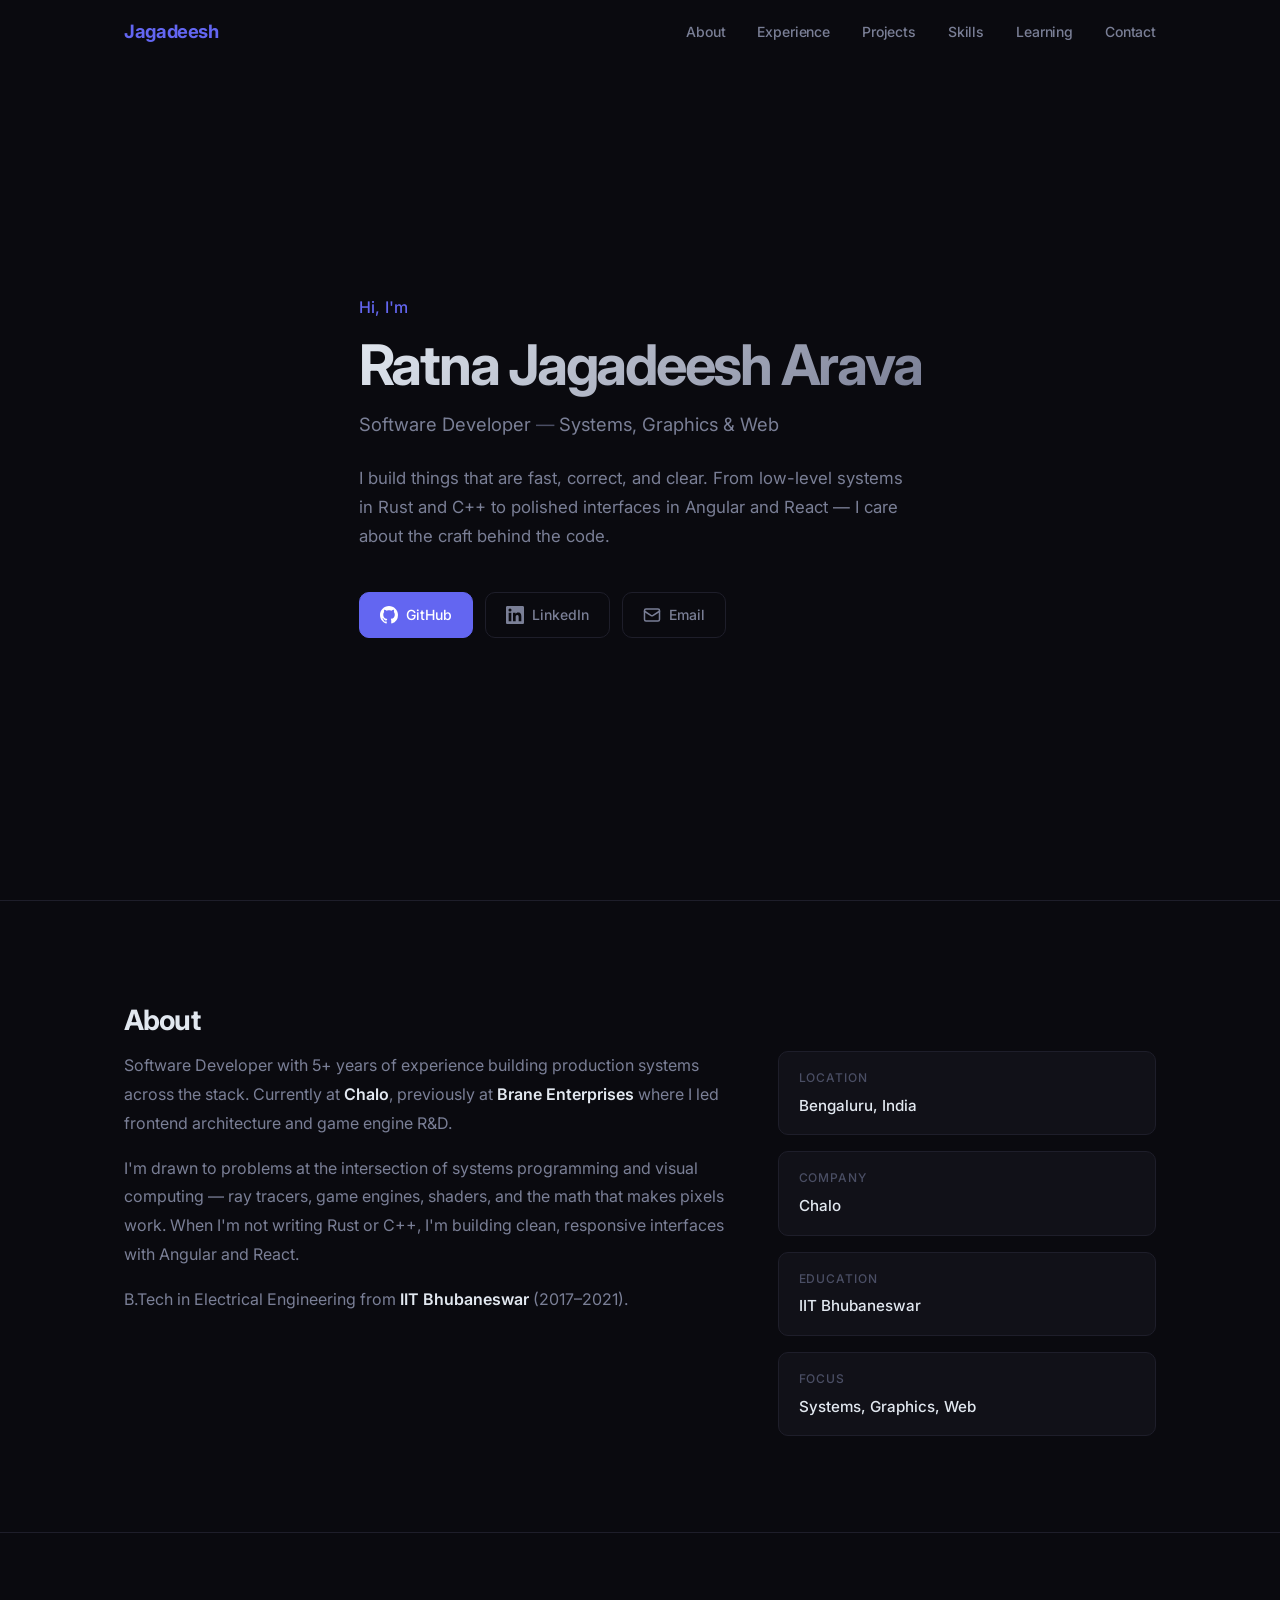
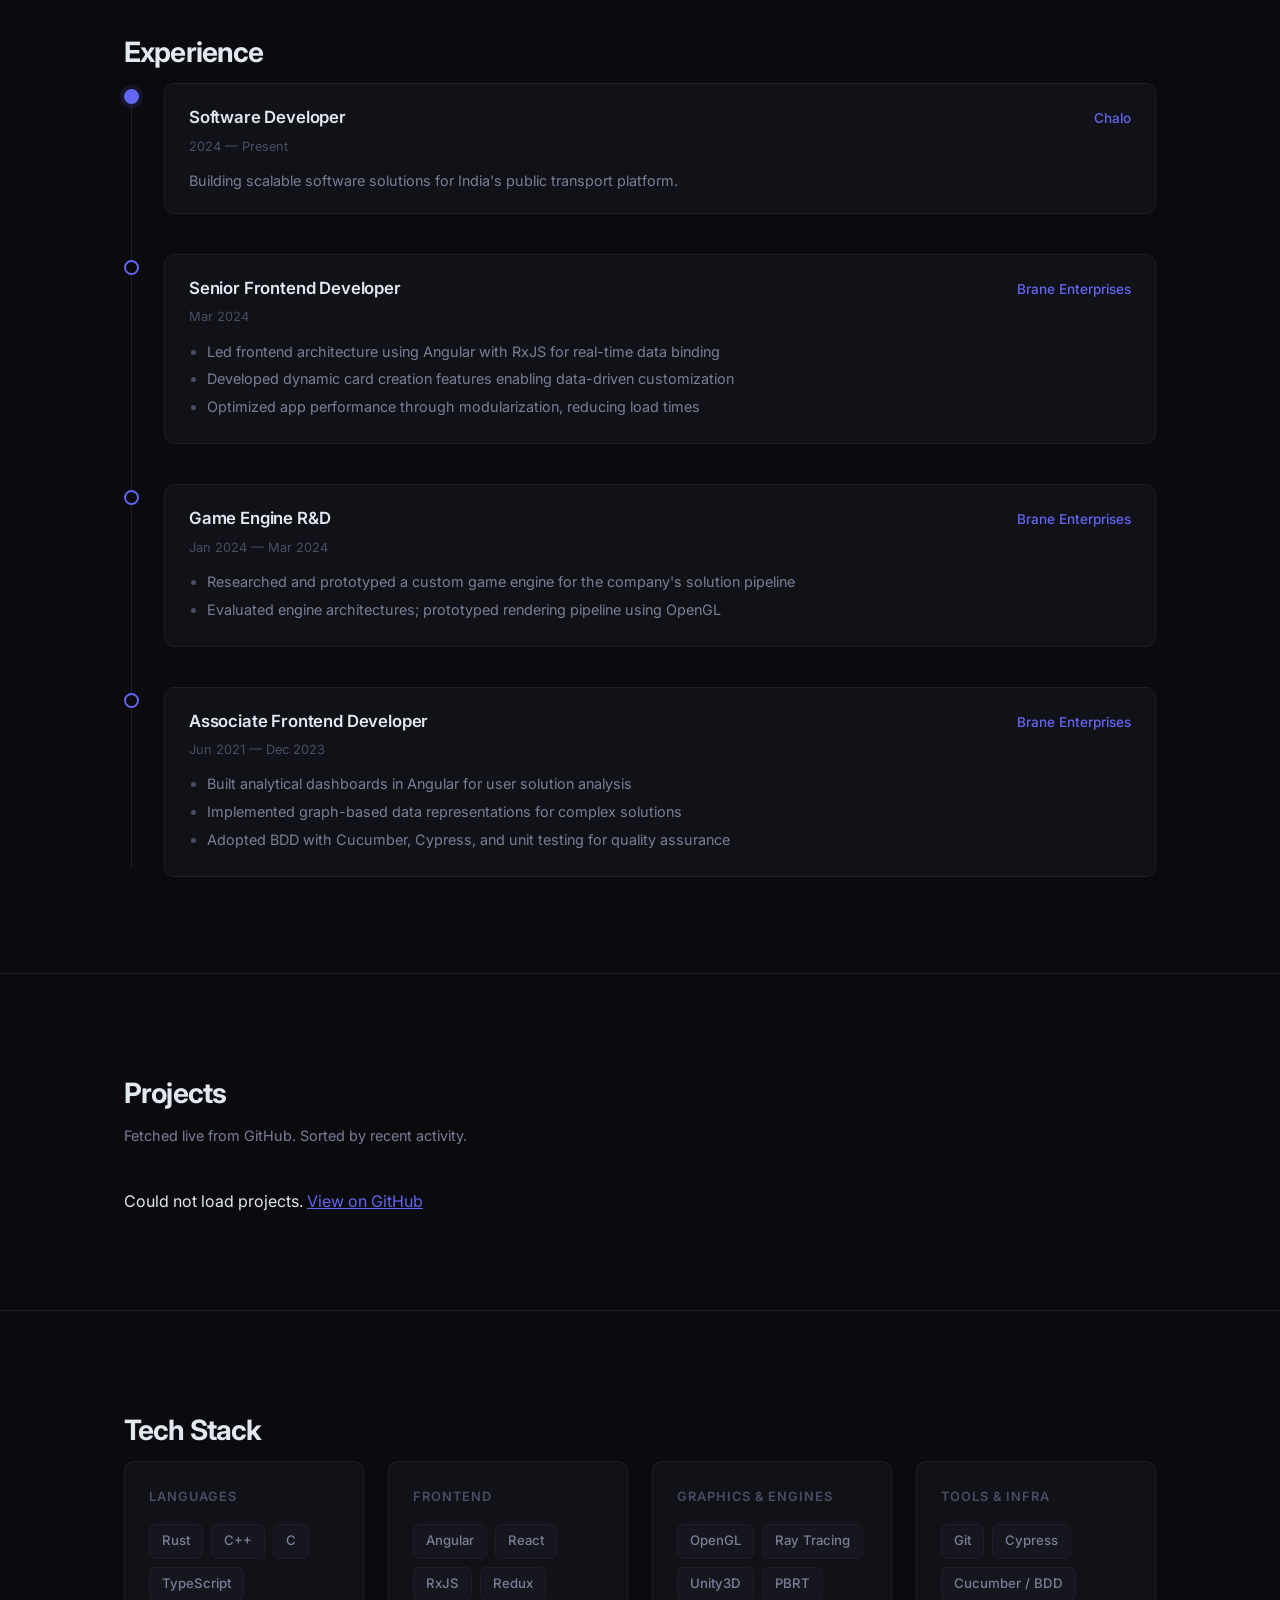
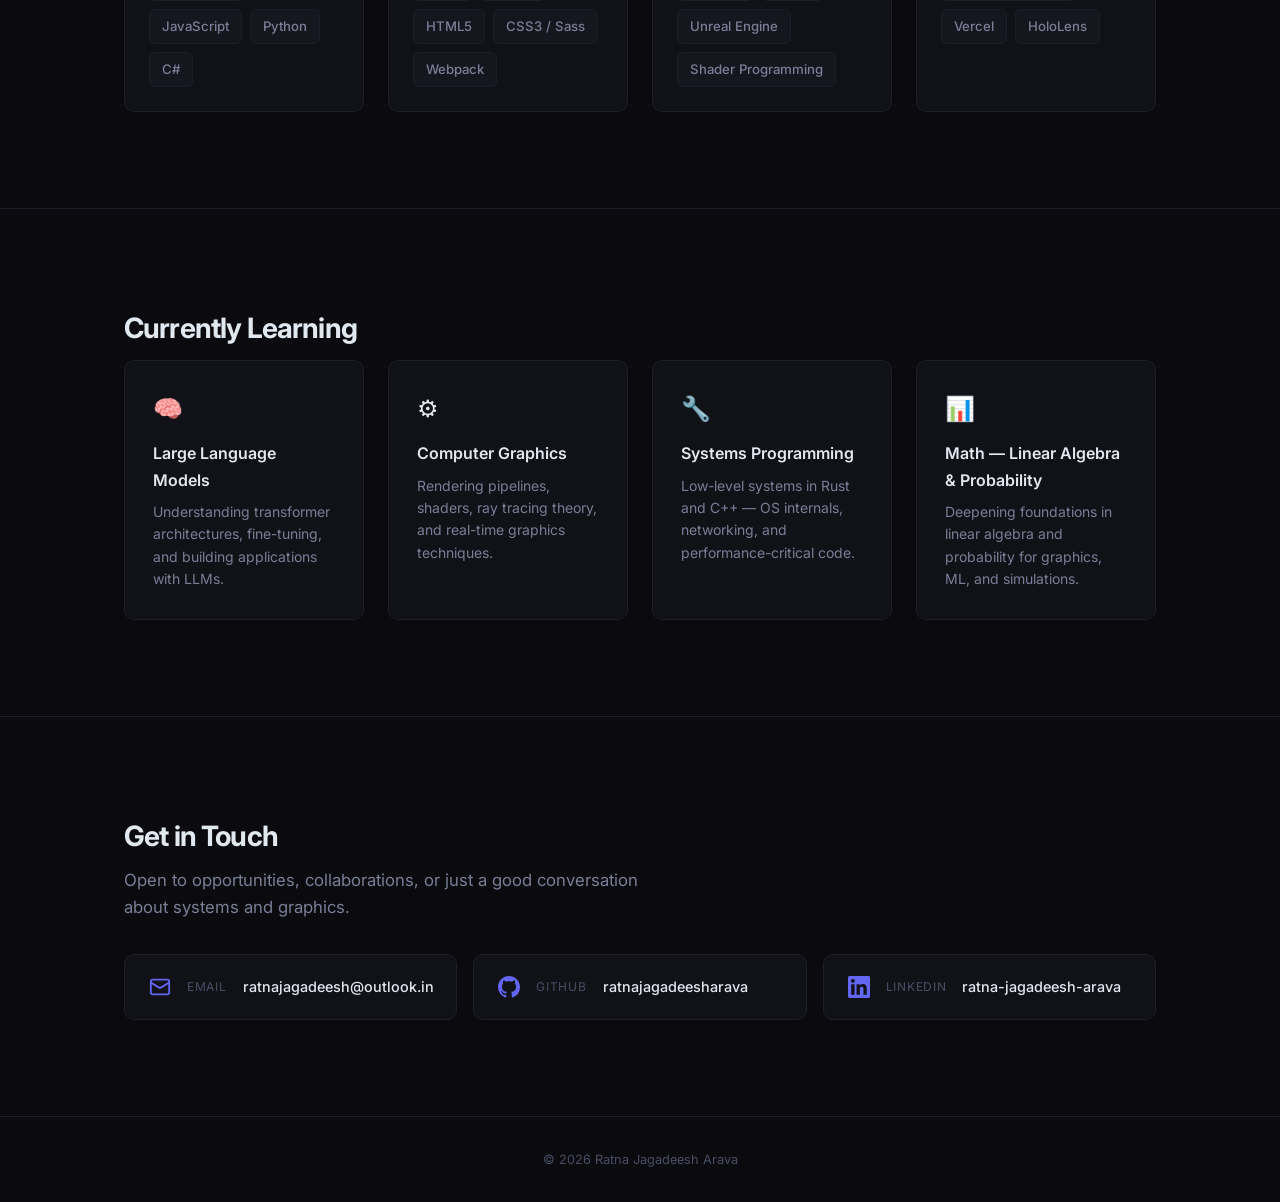
==== index.html @ acd3dd31 "redesigned portfolio" ====
<!DOCTYPE html>
<html lang="en">
<head>
  <meta charset="UTF-8">
  <meta name="viewport" content="width=device-width, initial-scale=1.0">
  <title>Ratna Jagadeesh Arava</title>
  <link rel="stylesheet" href="style.css">
  <link rel="preconnect" href="https://fonts.googleapis.com">
  <link rel="preconnect" href="https://fonts.gstatic.com" crossorigin>
  <link href="https://fonts.googleapis.com/css2?family=Inter:wght@300;400;500;600;700&display=swap" rel="stylesheet">
</head>
<body>

  <!-- Navigation -->
  <nav id="nav">
    <div class="nav-inner">
      <a href="#hero" class="nav-logo">Jagadeesh</a>
      <div class="nav-links">
        <a href="#about">About</a>
        <a href="#experience">Experience</a>
        <a href="#projects">Projects</a>
        <a href="#skills">Skills</a>
        <a href="#learning">Learning</a>
        <a href="#contact">Contact</a>
      </div>
      <button class="nav-toggle" aria-label="Toggle navigation">
        <span></span><span></span><span></span>
      </button>
    </div>
  </nav>

  <!-- Hero -->
  <section id="hero">
    <div class="hero-content">
      <p class="hero-greeting">Hi, I'm</p>
      <h1 class="hero-name">Ratna Jagadeesh Arava</h1>
      <p class="hero-role">Software Developer <span class="hero-sep">&mdash;</span> Systems, Graphics &amp; Web</p>
      <p class="hero-statement">I build things that are fast, correct, and clear. From low-level systems in Rust and C++ to polished interfaces in Angular and React &mdash; I care about the craft behind the code.</p>
      <div class="hero-links">
        <a href="https://github.com/ratnajagadeesharava" target="_blank" rel="noopener" class="btn btn-primary">
          <svg width="18" height="18" viewBox="0 0 24 24" fill="currentColor"><path d="M12 0C5.37 0 0 5.37 0 12c0 5.31 3.435 9.795 8.205 11.385.6.105.825-.255.825-.57 0-.285-.015-1.23-.015-2.235-3.015.555-3.795-.735-4.035-1.41-.135-.345-.72-1.41-1.23-1.695-.42-.225-1.02-.78-.015-.795.945-.015 1.62.87 1.845 1.23 1.08 1.815 2.805 1.305 3.495.99.105-.78.42-1.305.765-1.605-2.67-.3-5.46-1.335-5.46-5.925 0-1.305.465-2.385 1.23-3.225-.12-.3-.54-1.53.12-3.18 0 0 1.005-.315 3.3 1.23.96-.27 1.98-.405 3-.405s2.04.135 3 .405c2.295-1.56 3.3-1.23 3.3-1.23.66 1.65.24 2.88.12 3.18.765.84 1.23 1.905 1.23 3.225 0 4.605-2.805 5.625-5.475 5.925.435.375.81 1.095.81 2.22 0 1.605-.015 2.895-.015 3.3 0 .315.225.69.825.57A12.02 12.02 0 0024 12c0-6.63-5.37-12-12-12z"/></svg>
          GitHub
        </a>
        <a href="https://www.linkedin.com/in/ratna-jagadeesh-arava/" target="_blank" rel="noopener" class="btn btn-outline">
          <svg width="18" height="18" viewBox="0 0 24 24" fill="currentColor"><path d="M20.447 20.452h-3.554v-5.569c0-1.328-.027-3.037-1.852-3.037-1.853 0-2.136 1.445-2.136 2.939v5.667H9.351V9h3.414v1.561h.046c.477-.9 1.637-1.85 3.37-1.85 3.601 0 4.267 2.37 4.267 5.455v6.286zM5.337 7.433a2.062 2.062 0 01-2.063-2.065 2.064 2.064 0 112.063 2.065zm1.782 13.019H3.555V9h3.564v11.452zM22.225 0H1.771C.792 0 0 .774 0 1.729v20.542C0 23.227.792 24 1.771 24h20.451C23.2 24 24 23.227 24 22.271V1.729C24 .774 23.2 0 22.222 0h.003z"/></svg>
          LinkedIn
        </a>
        <a href="mailto:ratnajagadeesh@outlook.in" class="btn btn-outline">
          <svg width="18" height="18" viewBox="0 0 24 24" fill="none" stroke="currentColor" stroke-width="2" stroke-linecap="round" stroke-linejoin="round"><rect x="2" y="4" width="20" height="16" rx="2"/><path d="m22 7-8.97 5.7a1.94 1.94 0 0 1-2.06 0L2 7"/></svg>
          Email
        </a>
      </div>
    </div>
  </section>

  <!-- About -->
  <section id="about">
    <div class="container">
      <h2 class="section-title">About</h2>
      <div class="about-grid">
        <div class="about-text">
          <p>Software Developer with 5+ years of experience building production systems across the stack. Currently at <strong>Chalo</strong>, previously at <strong>Brane Enterprises</strong> where I led frontend architecture and game engine R&amp;D.</p>
          <p>I'm drawn to problems at the intersection of systems programming and visual computing &mdash; ray tracers, game engines, shaders, and the math that makes pixels work. When I'm not writing Rust or C++, I'm building clean, responsive interfaces with Angular and React.</p>
          <p>B.Tech in Electrical Engineering from <strong>IIT Bhubaneswar</strong> (2017&ndash;2021).</p>
        </div>
        <div class="about-details">
          <div class="detail-item">
            <span class="detail-label">Location</span>
            <span class="detail-value">Bengaluru, India</span>
          </div>
          <div class="detail-item">
            <span class="detail-label">Company</span>
            <span class="detail-value">Chalo</span>
          </div>
          <div class="detail-item">
            <span class="detail-label">Education</span>
            <span class="detail-value">IIT Bhubaneswar</span>
          </div>
          <div class="detail-item">
            <span class="detail-label">Focus</span>
            <span class="detail-value">Systems, Graphics, Web</span>
          </div>
        </div>
      </div>
    </div>
  </section>

  <!-- Experience -->
  <section id="experience">
    <div class="container">
      <h2 class="section-title">Experience</h2>
      <div class="timeline">
        <div class="timeline-item">
          <div class="timeline-marker"></div>
          <div class="timeline-content">
            <div class="timeline-header">
              <h3>Software Developer</h3>
              <span class="timeline-company">Chalo</span>
            </div>
            <span class="timeline-date">2024 &mdash; Present</span>
            <p>Building scalable software solutions for India's public transport platform.</p>
          </div>
        </div>
        <div class="timeline-item">
          <div class="timeline-marker"></div>
          <div class="timeline-content">
            <div class="timeline-header">
              <h3>Senior Frontend Developer</h3>
              <span class="timeline-company">Brane Enterprises</span>
            </div>
            <span class="timeline-date">Mar 2024</span>
            <ul>
              <li>Led frontend architecture using Angular with RxJS for real-time data binding</li>
              <li>Developed dynamic card creation features enabling data-driven customization</li>
              <li>Optimized app performance through modularization, reducing load times</li>
            </ul>
          </div>
        </div>
        <div class="timeline-item">
          <div class="timeline-marker"></div>
          <div class="timeline-content">
            <div class="timeline-header">
              <h3>Game Engine R&amp;D</h3>
              <span class="timeline-company">Brane Enterprises</span>
            </div>
            <span class="timeline-date">Jan 2024 &mdash; Mar 2024</span>
            <ul>
              <li>Researched and prototyped a custom game engine for the company's solution pipeline</li>
              <li>Evaluated engine architectures; prototyped rendering pipeline using OpenGL</li>
            </ul>
          </div>
        </div>
        <div class="timeline-item">
          <div class="timeline-marker"></div>
          <div class="timeline-content">
            <div class="timeline-header">
              <h3>Associate Frontend Developer</h3>
              <span class="timeline-company">Brane Enterprises</span>
            </div>
            <span class="timeline-date">Jun 2021 &mdash; Dec 2023</span>
            <ul>
              <li>Built analytical dashboards in Angular for user solution analysis</li>
              <li>Implemented graph-based data representations for complex solutions</li>
              <li>Adopted BDD with Cucumber, Cypress, and unit testing for quality assurance</li>
            </ul>
          </div>
        </div>
      </div>
    </div>
  </section>

  <!-- Projects -->
  <section id="projects">
    <div class="container">
      <h2 class="section-title">Projects</h2>
      <p class="section-subtitle">Fetched live from GitHub. Sorted by recent activity.</p>
      <div id="projects-grid" class="projects-grid">
        <div class="projects-loading">
          <div class="spinner"></div>
          <p>Loading repositories&hellip;</p>
        </div>
      </div>
    </div>
  </section>

  <!-- Skills / Tech Stack -->
  <section id="skills">
    <div class="container">
      <h2 class="section-title">Tech Stack</h2>
      <div class="skills-grid">
        <div class="skill-category">
          <h3>Languages</h3>
          <div class="skill-tags">
            <span>Rust</span>
            <span>C++</span>
            <span>C</span>
            <span>TypeScript</span>
            <span>JavaScript</span>
            <span>Python</span>
            <span>C#</span>
          </div>
        </div>
        <div class="skill-category">
          <h3>Frontend</h3>
          <div class="skill-tags">
            <span>Angular</span>
            <span>React</span>
            <span>RxJS</span>
            <span>Redux</span>
            <span>HTML5</span>
            <span>CSS3 / Sass</span>
            <span>Webpack</span>
          </div>
        </div>
        <div class="skill-category">
          <h3>Graphics &amp; Engines</h3>
          <div class="skill-tags">
            <span>OpenGL</span>
            <span>Ray Tracing</span>
            <span>Unity3D</span>
            <span>PBRT</span>
            <span>Unreal Engine</span>
            <span>Shader Programming</span>
          </div>
        </div>
        <div class="skill-category">
          <h3>Tools &amp; Infra</h3>
          <div class="skill-tags">
            <span>Git</span>
            <span>Cypress</span>
            <span>Cucumber / BDD</span>
            <span>Vercel</span>
            <span>HoloLens</span>
          </div>
        </div>
      </div>
    </div>
  </section>

  <!-- Currently Learning -->
  <section id="learning">
    <div class="container">
      <h2 class="section-title">Currently Learning</h2>
      <div class="learning-grid">
        <div class="learning-card">
          <span class="learning-icon">&#129504;</span>
          <h3>Large Language Models</h3>
          <p>Understanding transformer architectures, fine-tuning, and building applications with LLMs.</p>
        </div>
        <div class="learning-card">
          <span class="learning-icon">&#9881;</span>
          <h3>Computer Graphics</h3>
          <p>Rendering pipelines, shaders, ray tracing theory, and real-time graphics techniques.</p>
        </div>
        <div class="learning-card">
          <span class="learning-icon">&#128295;</span>
          <h3>Systems Programming</h3>
          <p>Low-level systems in Rust and C++ &mdash; OS internals, networking, and performance-critical code.</p>
        </div>
        <div class="learning-card">
          <span class="learning-icon">&#128202;</span>
          <h3>Math &mdash; Linear Algebra &amp; Probability</h3>
          <p>Deepening foundations in linear algebra and probability for graphics, ML, and simulations.</p>
        </div>
      </div>
    </div>
  </section>

  <!-- Contact -->
  <section id="contact">
    <div class="container">
      <h2 class="section-title">Get in Touch</h2>
      <p class="contact-text">Open to opportunities, collaborations, or just a good conversation about systems and graphics.</p>
      <div class="contact-links">
        <a href="mailto:ratnajagadeesh@outlook.in" class="contact-card">
          <svg width="22" height="22" viewBox="0 0 24 24" fill="none" stroke="currentColor" stroke-width="2" stroke-linecap="round" stroke-linejoin="round"><rect x="2" y="4" width="20" height="16" rx="2"/><path d="m22 7-8.97 5.7a1.94 1.94 0 0 1-2.06 0L2 7"/></svg>
          <span class="contact-label">Email</span>
          <span class="contact-value">ratnajagadeesh@outlook.in</span>
        </a>
        <a href="https://github.com/ratnajagadeesharava" target="_blank" rel="noopener" class="contact-card">
          <svg width="22" height="22" viewBox="0 0 24 24" fill="currentColor"><path d="M12 0C5.37 0 0 5.37 0 12c0 5.31 3.435 9.795 8.205 11.385.6.105.825-.255.825-.57 0-.285-.015-1.23-.015-2.235-3.015.555-3.795-.735-4.035-1.41-.135-.345-.72-1.41-1.23-1.695-.42-.225-1.02-.78-.015-.795.945-.015 1.62.87 1.845 1.23 1.08 1.815 2.805 1.305 3.495.99.105-.78.42-1.305.765-1.605-2.67-.3-5.46-1.335-5.46-5.925 0-1.305.465-2.385 1.23-3.225-.12-.3-.54-1.53.12-3.18 0 0 1.005-.315 3.3 1.23.96-.27 1.98-.405 3-.405s2.04.135 3 .405c2.295-1.56 3.3-1.23 3.3-1.23.66 1.65.24 2.88.12 3.18.765.84 1.23 1.905 1.23 3.225 0 4.605-2.805 5.625-5.475 5.925.435.375.81 1.095.81 2.22 0 1.605-.015 2.895-.015 3.3 0 .315.225.69.825.57A12.02 12.02 0 0024 12c0-6.63-5.37-12-12-12z"/></svg>
          <span class="contact-label">GitHub</span>
          <span class="contact-value">ratnajagadeesharava</span>
        </a>
        <a href="https://www.linkedin.com/in/ratna-jagadeesh-arava/" target="_blank" rel="noopener" class="contact-card">
          <svg width="22" height="22" viewBox="0 0 24 24" fill="currentColor"><path d="M20.447 20.452h-3.554v-5.569c0-1.328-.027-3.037-1.852-3.037-1.853 0-2.136 1.445-2.136 2.939v5.667H9.351V9h3.414v1.561h.046c.477-.9 1.637-1.85 3.37-1.85 3.601 0 4.267 2.37 4.267 5.455v6.286zM5.337 7.433a2.062 2.062 0 01-2.063-2.065 2.064 2.064 0 112.063 2.065zm1.782 13.019H3.555V9h3.564v11.452zM22.225 0H1.771C.792 0 0 .774 0 1.729v20.542C0 23.227.792 24 1.771 24h20.451C23.2 24 24 23.227 24 22.271V1.729C24 .774 23.2 0 22.222 0h.003z"/></svg>
          <span class="contact-label">LinkedIn</span>
          <span class="contact-value">ratna-jagadeesh-arava</span>
        </a>
      </div>
    </div>
  </section>

  <footer>
    <div class="container">
      <p>&copy; 2026 Ratna Jagadeesh Arava</p>
    </div>
  </footer>

  <script>
    // Smooth scroll
    document.querySelectorAll('a[href^="#"]').forEach(function(a) {
      a.addEventListener('click', function(e) {
        e.preventDefault();
        var target = document.querySelector(a.getAttribute('href'));
        if (target) target.scrollIntoView({ behavior: 'smooth', block: 'start' });
        document.body.classList.remove('nav-open');
      });
    });

    // Mobile nav toggle
    document.querySelector('.nav-toggle').addEventListener('click', function() {
      document.body.classList.toggle('nav-open');
    });

    // Sticky nav
    var nav = document.getElementById('nav');
    window.addEventListener('scroll', function() {
      nav.classList.toggle('scrolled', window.scrollY > 40);
    });

    // Scroll reveal
    var observer = new IntersectionObserver(function(entries) {
      entries.forEach(function(entry) {
        if (entry.isIntersecting) {
          entry.target.classList.add('visible');
          observer.unobserve(entry.target);
        }
      });
    }, { threshold: 0.08 });
    document.querySelectorAll('section').forEach(function(s) { observer.observe(s); });

    // GitHub Projects
    var GITHUB_USER = 'ratnajagadeesharava';
    var EXCLUDE_REPOS = ['ratnajagadeesharava.github.io', 'Ratnajagadeesharava'];
    var DESCRIPTIONS = {
      'redis-rust': 'Redis server implementation from scratch in Rust',
      'shell-rust': 'Unix shell built from the ground up in Rust',
      'ray-tracing': 'Physically-based ray tracer written in Rust',
      'computer-graphics': 'Implementation of the PBRT book in Rust',
      'trinetra-engine': 'Custom game engine built with C++ and OpenGL',
      'unity_adventures': 'Game prototypes and experiments in Unity3D',
      'whatsapp_erp_attendance': 'Automated attendance tracking via WhatsApp for IIT Bbs',
      'knn_iBhubs': 'K-Nearest Neighbors algorithm implementation in Python',
    };
    var LANG_COLORS = {
      'Rust': '#dea584', 'C++': '#f34b7d', 'C': '#555555', 'C#': '#178600',
      'TypeScript': '#3178c6', 'JavaScript': '#f1e05a', 'Python': '#3572A5',
      'GLSL': '#5686a5', 'PHP': '#4F5D95', 'HTML': '#e34c26'
    };

    function esc(str) {
      var d = document.createElement('div');
      d.textContent = str;
      return d.innerHTML;
    }

    function formatRepoName(name) {
      return esc(name.replace(/[-_]/g, ' ').replace(/\b\w/g, function(c) { return c.toUpperCase(); }));
    }

    function fetchProjects() {
      var grid = document.getElementById('projects-grid');
      fetch('https://api.github.com/users/' + GITHUB_USER + '/repos?per_page=100&sort=pushed')
        .then(function(res) {
          if (!res.ok) throw new Error('GitHub API error');
          return res.json();
        })
        .then(function(repos) {
          var filtered = repos
            .filter(function(r) {
              return !r.fork && DESCRIPTIONS.hasOwnProperty(r.name);
            })
            .sort(function(a, b) {
              return new Date(b.pushed_at) - new Date(a.pushed_at);
            });

          if (!filtered.length) {
            grid.innerHTML = '<p>No projects found.</p>';
            return;
          }

          grid.innerHTML = filtered.map(function(repo) {
            var desc = DESCRIPTIONS[repo.name] || repo.description || 'No description available';
            var lang = repo.language || 'Unknown';
            var color = LANG_COLORS[lang] || '#8b8b8b';
            var updated = new Date(repo.pushed_at).toLocaleDateString('en-US', {
              month: 'short', year: 'numeric'
            });

            return '<a href="' + esc(repo.html_url) + '" target="_blank" rel="noopener" class="project-card">' +
              '<div class="project-card-header">' +
                '<svg width="18" height="18" viewBox="0 0 24 24" fill="none" stroke="currentColor" stroke-width="2" stroke-linecap="round" stroke-linejoin="round"><path d="M15 22v-4a4.8 4.8 0 0 0-1-3.5c3 0 6-2 6-5.5.08-1.25-.27-2.48-1-3.5.28-1.15.28-2.35 0-3.5 0 0-1 0-3 1.5-2.64-.5-5.36-.5-8 0C6 2 5 2 5 2c-.3 1.15-.3 2.35 0 3.5A5.403 5.403 0 0 0 4 9c0 3.5 3 5.5 6 5.5-.39.49-.68 1.05-.85 1.65-.17.6-.22 1.23-.15 1.85v4"/><path d="M9 18c-4.51 2-5-2-7-2"/></svg>' +
                '<span class="project-lang"><span class="lang-dot" style="background:' + color + '"></span>' + esc(lang) + '</span>' +
              '</div>' +
              '<h3>' + formatRepoName(repo.name) + '</h3>' +
              '<p>' + esc(desc) + '</p>' +
              '<span class="project-meta">Updated ' + esc(updated) + '</span>' +
            '</a>';
          }).join('');
        })
        .catch(function() {
          grid.innerHTML = '<p class="error">Could not load projects. <a href="https://github.com/' + GITHUB_USER + '" target="_blank" rel="noopener">View on GitHub</a></p>';
        });
    }

    fetchProjects();
  </script>

</body>
</html>
---- style.css ----
/* ── Reset & Base ── */
*, *::before, *::after {
  margin: 0;
  padding: 0;
  box-sizing: border-box;
}

:root {
  --bg: #0a0a0f;
  --bg-card: #111118;
  --bg-elevated: #16161f;
  --border: #1e1e2a;
  --text: #e2e8f0;
  --text-muted: #7a7f96;
  --text-dim: #4a4e64;
  --accent: #6366f1;
  --accent-soft: rgba(99, 102, 241, 0.12);
  --accent-glow: rgba(99, 102, 241, 0.25);
  --cyan: #22d3ee;
  --radius: 10px;
  --radius-lg: 16px;
  --transition: 0.25s cubic-bezier(0.4, 0, 0.2, 1);
  --max-width: 1080px;
}

html {
  scroll-behavior: smooth;
  -webkit-font-smoothing: antialiased;
  -moz-osx-font-smoothing: grayscale;
}

body {
  font-family: 'Inter', -apple-system, BlinkMacSystemFont, 'Segoe UI', sans-serif;
  background: var(--bg);
  color: var(--text);
  line-height: 1.65;
  font-size: 16px;
  overflow-x: hidden;
}

a {
  color: inherit;
  text-decoration: none;
}

ul {
  list-style: none;
}

img {
  max-width: 100%;
  display: block;
}

.container {
  max-width: var(--max-width);
  margin: 0 auto;
  padding: 0 1.5rem;
}

/* ── Navigation ── */
#nav {
  position: fixed;
  top: 0;
  left: 0;
  right: 0;
  z-index: 100;
  padding: 1rem 0;
  transition: background var(--transition), box-shadow var(--transition), padding var(--transition);
}

#nav.scrolled {
  background: rgba(10, 10, 15, 0.85);
  backdrop-filter: blur(16px);
  -webkit-backdrop-filter: blur(16px);
  box-shadow: 0 1px 0 var(--border);
  padding: 0.65rem 0;
}

.nav-inner {
  max-width: var(--max-width);
  margin: 0 auto;
  padding: 0 1.5rem;
  display: flex;
  align-items: center;
  justify-content: space-between;
}

.nav-logo {
  font-weight: 700;
  font-size: 1.15rem;
  letter-spacing: -0.02em;
  color: var(--accent);
}

.nav-links {
  display: flex;
  gap: 2rem;
}

.nav-links a {
  font-size: 0.875rem;
  font-weight: 500;
  color: var(--text-muted);
  transition: color var(--transition);
  letter-spacing: -0.01em;
}

.nav-links a:hover {
  color: var(--text);
}

.nav-toggle {
  display: none;
  background: none;
  border: none;
  cursor: pointer;
  flex-direction: column;
  gap: 5px;
  padding: 4px;
}

.nav-toggle span {
  display: block;
  width: 22px;
  height: 2px;
  background: var(--text-muted);
  border-radius: 2px;
  transition: var(--transition);
}

/* ── Sections ── */
section {
  padding: 6rem 0;
  opacity: 0;
  transform: translateY(24px);
  transition: opacity 0.6s ease, transform 0.6s ease;
}

section.visible {
  opacity: 1;
  transform: translateY(0);
}

.section-title {
  font-size: 1.75rem;
  font-weight: 700;
  letter-spacing: -0.03em;
  margin-bottom: 0.5rem;
  color: var(--text);
}

.section-subtitle {
  color: var(--text-muted);
  font-size: 0.9rem;
  margin-bottom: 2.5rem;
}

/* ── Hero ── */
#hero {
  min-height: 100vh;
  display: flex;
  align-items: center;
  justify-content: center;
  padding: 8rem 1.5rem 6rem;
  opacity: 1;
  transform: none;
}

.hero-content {
  max-width: 680px;
}

.hero-greeting {
  font-size: 1rem;
  color: var(--accent);
  font-weight: 500;
  margin-bottom: 0.75rem;
  letter-spacing: 0.02em;
}

.hero-name {
  font-size: clamp(2.25rem, 5vw, 3.5rem);
  font-weight: 700;
  letter-spacing: -0.04em;
  line-height: 1.15;
  margin-bottom: 0.75rem;
  background: linear-gradient(135deg, var(--text) 0%, var(--text-muted) 100%);
  -webkit-background-clip: text;
  -webkit-text-fill-color: transparent;
  background-clip: text;
}

.hero-role {
  font-size: 1.15rem;
  color: var(--text-muted);
  font-weight: 400;
  margin-bottom: 1.5rem;
}

.hero-sep {
  color: var(--text-dim);
}

.hero-statement {
  font-size: 1.05rem;
  color: var(--text-muted);
  line-height: 1.75;
  margin-bottom: 2.5rem;
  max-width: 560px;
}

.hero-links {
  display: flex;
  gap: 0.75rem;
  flex-wrap: wrap;
}

/* ── Buttons ── */
.btn {
  display: inline-flex;
  align-items: center;
  gap: 0.5rem;
  padding: 0.65rem 1.25rem;
  border-radius: var(--radius);
  font-size: 0.875rem;
  font-weight: 500;
  transition: all var(--transition);
  border: 1px solid transparent;
}

.btn-primary {
  background: var(--accent);
  color: #fff;
  border-color: var(--accent);
}

.btn-primary:hover {
  background: #5558e6;
  box-shadow: 0 4px 20px var(--accent-glow);
}

.btn-outline {
  background: transparent;
  color: var(--text-muted);
  border-color: var(--border);
}

.btn-outline:hover {
  border-color: var(--text-dim);
  color: var(--text);
  background: var(--bg-card);
}

/* ── About ── */
#about {
  border-top: 1px solid var(--border);
}

.about-grid {
  display: grid;
  grid-template-columns: 1.6fr 1fr;
  gap: 3rem;
  align-items: start;
}

.about-text p {
  color: var(--text-muted);
  margin-bottom: 1rem;
  line-height: 1.8;
}

.about-text strong {
  color: var(--text);
  font-weight: 600;
}

.about-details {
  display: grid;
  gap: 1rem;
}

.detail-item {
  padding: 1rem 1.25rem;
  border-radius: var(--radius);
  background: var(--bg-card);
  border: 1px solid var(--border);
}

.detail-label {
  display: block;
  font-size: 0.75rem;
  text-transform: uppercase;
  letter-spacing: 0.08em;
  color: var(--text-dim);
  margin-bottom: 0.25rem;
  font-weight: 500;
}

.detail-value {
  font-size: 0.95rem;
  font-weight: 500;
  color: var(--text);
}

/* ── Experience / Timeline ── */
#experience {
  border-top: 1px solid var(--border);
}

.timeline {
  position: relative;
  padding-left: 2.5rem;
}

.timeline::before {
  content: '';
  position: absolute;
  left: 7px;
  top: 8px;
  bottom: 8px;
  width: 1px;
  background: var(--border);
}

.timeline-item {
  position: relative;
  margin-bottom: 2.5rem;
}

.timeline-item:last-child {
  margin-bottom: 0;
}

.timeline-marker {
  position: absolute;
  left: -2.5rem;
  top: 6px;
  width: 15px;
  height: 15px;
  border-radius: 50%;
  border: 2px solid var(--accent);
  background: var(--bg);
}

.timeline-item:first-child .timeline-marker {
  background: var(--accent);
  box-shadow: 0 0 0 4px var(--accent-soft);
}

.timeline-content {
  padding: 1.25rem 1.5rem;
  background: var(--bg-card);
  border: 1px solid var(--border);
  border-radius: var(--radius);
  transition: border-color var(--transition);
}

.timeline-content:hover {
  border-color: var(--text-dim);
}

.timeline-header {
  display: flex;
  justify-content: space-between;
  align-items: baseline;
  gap: 1rem;
  flex-wrap: wrap;
  margin-bottom: 0.25rem;
}

.timeline-header h3 {
  font-size: 1.05rem;
  font-weight: 600;
  letter-spacing: -0.01em;
}

.timeline-company {
  font-size: 0.85rem;
  color: var(--accent);
  font-weight: 500;
}

.timeline-date {
  display: block;
  font-size: 0.8rem;
  color: var(--text-dim);
  margin-bottom: 0.75rem;
}

.timeline-content p {
  color: var(--text-muted);
  font-size: 0.9rem;
}

.timeline-content ul {
  padding-left: 1.1rem;
  list-style: disc;
}

.timeline-content li {
  color: var(--text-muted);
  font-size: 0.9rem;
  margin-bottom: 0.3rem;
  line-height: 1.6;
}

.timeline-content li::marker {
  color: var(--text-dim);
}

/* ── Projects ── */
#projects {
  border-top: 1px solid var(--border);
}

.projects-grid {
  display: grid;
  grid-template-columns: repeat(auto-fill, minmax(300px, 1fr));
  gap: 1.25rem;
}

.projects-loading {
  grid-column: 1 / -1;
  display: flex;
  flex-direction: column;
  align-items: center;
  gap: 1rem;
  padding: 4rem 0;
  color: var(--text-muted);
}

.spinner {
  width: 28px;
  height: 28px;
  border: 2px solid var(--border);
  border-top-color: var(--accent);
  border-radius: 50%;
  animation: spin 0.7s linear infinite;
}

@keyframes spin {
  to { transform: rotate(360deg); }
}

.project-card {
  display: flex;
  flex-direction: column;
  padding: 1.5rem;
  background: var(--bg-card);
  border: 1px solid var(--border);
  border-radius: var(--radius);
  transition: border-color var(--transition), transform var(--transition), box-shadow var(--transition);
  cursor: pointer;
}

.project-card:hover {
  border-color: var(--text-dim);
  transform: translateY(-2px);
  box-shadow: 0 8px 32px rgba(0, 0, 0, 0.25);
}

.project-card-header {
  display: flex;
  justify-content: space-between;
  align-items: center;
  margin-bottom: 0.75rem;
  color: var(--text-muted);
}

.project-card-header svg {
  color: var(--text-dim);
}

.project-lang {
  font-size: 0.8rem;
  display: flex;
  align-items: center;
  gap: 0.4rem;
  color: var(--text-muted);
}

.lang-dot {
  width: 10px;
  height: 10px;
  border-radius: 50%;
  display: inline-block;
}

.project-card h3 {
  font-size: 1.05rem;
  font-weight: 600;
  letter-spacing: -0.01em;
  margin-bottom: 0.5rem;
  color: var(--text);
}

.project-card p {
  font-size: 0.875rem;
  color: var(--text-muted);
  line-height: 1.6;
  flex-grow: 1;
  margin-bottom: 1rem;
}

.project-meta {
  font-size: 0.75rem;
  color: var(--text-dim);
}

.error a {
  color: var(--accent);
  text-decoration: underline;
}

/* ── Skills ── */
#skills {
  border-top: 1px solid var(--border);
}

.skills-grid {
  display: grid;
  grid-template-columns: repeat(auto-fill, minmax(240px, 1fr));
  gap: 1.5rem;
}

.skill-category {
  padding: 1.5rem;
  background: var(--bg-card);
  border: 1px solid var(--border);
  border-radius: var(--radius);
}

.skill-category h3 {
  font-size: 0.8rem;
  text-transform: uppercase;
  letter-spacing: 0.08em;
  color: var(--text-dim);
  font-weight: 600;
  margin-bottom: 1rem;
}

.skill-tags {
  display: flex;
  flex-wrap: wrap;
  gap: 0.5rem;
}

.skill-tags span {
  padding: 0.35rem 0.75rem;
  border-radius: 6px;
  font-size: 0.825rem;
  font-weight: 500;
  color: var(--text-muted);
  background: var(--bg-elevated);
  border: 1px solid var(--border);
  transition: all var(--transition);
}

.skill-tags span:hover {
  color: var(--text);
  border-color: var(--text-dim);
  background: var(--bg);
}

/* ── Currently Learning ── */
#learning {
  border-top: 1px solid var(--border);
}

.learning-grid {
  display: grid;
  grid-template-columns: repeat(auto-fill, minmax(240px, 1fr));
  gap: 1.5rem;
}

.learning-card {
  padding: 1.75rem;
  background: var(--bg-card);
  border: 1px solid var(--border);
  border-radius: var(--radius);
  transition: all var(--transition);
}

.learning-card:hover {
  border-color: var(--accent);
  transform: translateY(-2px);
}

.learning-icon {
  font-size: 1.5rem;
  display: block;
  margin-bottom: 0.75rem;
}

.learning-card h3 {
  font-size: 1rem;
  font-weight: 600;
  color: var(--text);
  margin-bottom: 0.5rem;
}

.learning-card p {
  font-size: 0.875rem;
  color: var(--text-muted);
  line-height: 1.6;
}

/* ── Contact ── */
#contact {
  border-top: 1px solid var(--border);
}

.contact-text {
  color: var(--text-muted);
  font-size: 1.05rem;
  margin-bottom: 2rem;
  max-width: 520px;
}

.contact-links {
  display: grid;
  grid-template-columns: repeat(auto-fill, minmax(260px, 1fr));
  gap: 1rem;
}

.contact-card {
  display: flex;
  align-items: center;
  gap: 1rem;
  padding: 1.25rem 1.5rem;
  background: var(--bg-card);
  border: 1px solid var(--border);
  border-radius: var(--radius);
  transition: border-color var(--transition), transform var(--transition);
}

.contact-card:hover {
  border-color: var(--text-dim);
  transform: translateY(-1px);
}

.contact-card svg {
  color: var(--accent);
  flex-shrink: 0;
}

.contact-label {
  font-size: 0.75rem;
  text-transform: uppercase;
  letter-spacing: 0.06em;
  color: var(--text-dim);
  display: block;
}

.contact-value {
  font-size: 0.9rem;
  color: var(--text);
  font-weight: 500;
}

/* ── Footer ── */
footer {
  border-top: 1px solid var(--border);
  padding: 2rem 0;
  text-align: center;
}

footer p {
  font-size: 0.8rem;
  color: var(--text-dim);
}

/* ── Responsive ── */
@media (max-width: 768px) {
  section {
    padding: 4rem 0;
  }

  .section-title {
    font-size: 1.5rem;
  }

  .nav-links {
    display: none;
    position: fixed;
    top: 0;
    left: 0;
    right: 0;
    bottom: 0;
    background: rgba(10, 10, 15, 0.96);
    backdrop-filter: blur(20px);
    -webkit-backdrop-filter: blur(20px);
    flex-direction: column;
    align-items: center;
    justify-content: center;
    gap: 2.5rem;
    z-index: 99;
  }

  .nav-links a {
    font-size: 1.25rem;
  }

  body.nav-open .nav-links {
    display: flex;
  }

  .nav-toggle {
    display: flex;
    z-index: 101;
  }

  body.nav-open .nav-toggle span:nth-child(1) {
    transform: translateY(7px) rotate(45deg);
  }

  body.nav-open .nav-toggle span:nth-child(2) {
    opacity: 0;
  }

  body.nav-open .nav-toggle span:nth-child(3) {
    transform: translateY(-7px) rotate(-45deg);
  }

  #hero {
    padding: 7rem 1.5rem 4rem;
    min-height: auto;
  }

  .hero-name {
    font-size: 2rem;
  }

  .about-grid {
    grid-template-columns: 1fr;
    gap: 2rem;
  }

  .timeline {
    padding-left: 2rem;
  }

  .timeline-marker {
    left: -2rem;
    width: 12px;
    height: 12px;
  }

  .timeline::before {
    left: 5px;
  }

  .timeline-header {
    flex-direction: column;
    gap: 0.15rem;
  }

  .projects-grid {
    grid-template-columns: 1fr;
  }

  .skills-grid {
    grid-template-columns: 1fr;
  }

  .contact-links {
    grid-template-columns: 1fr;
  }
}

@media (max-width: 480px) {
  body {
    font-size: 15px;
  }

  .hero-links {
    flex-direction: column;
  }

  .btn {
    width: 100%;
    justify-content: center;
  }
}
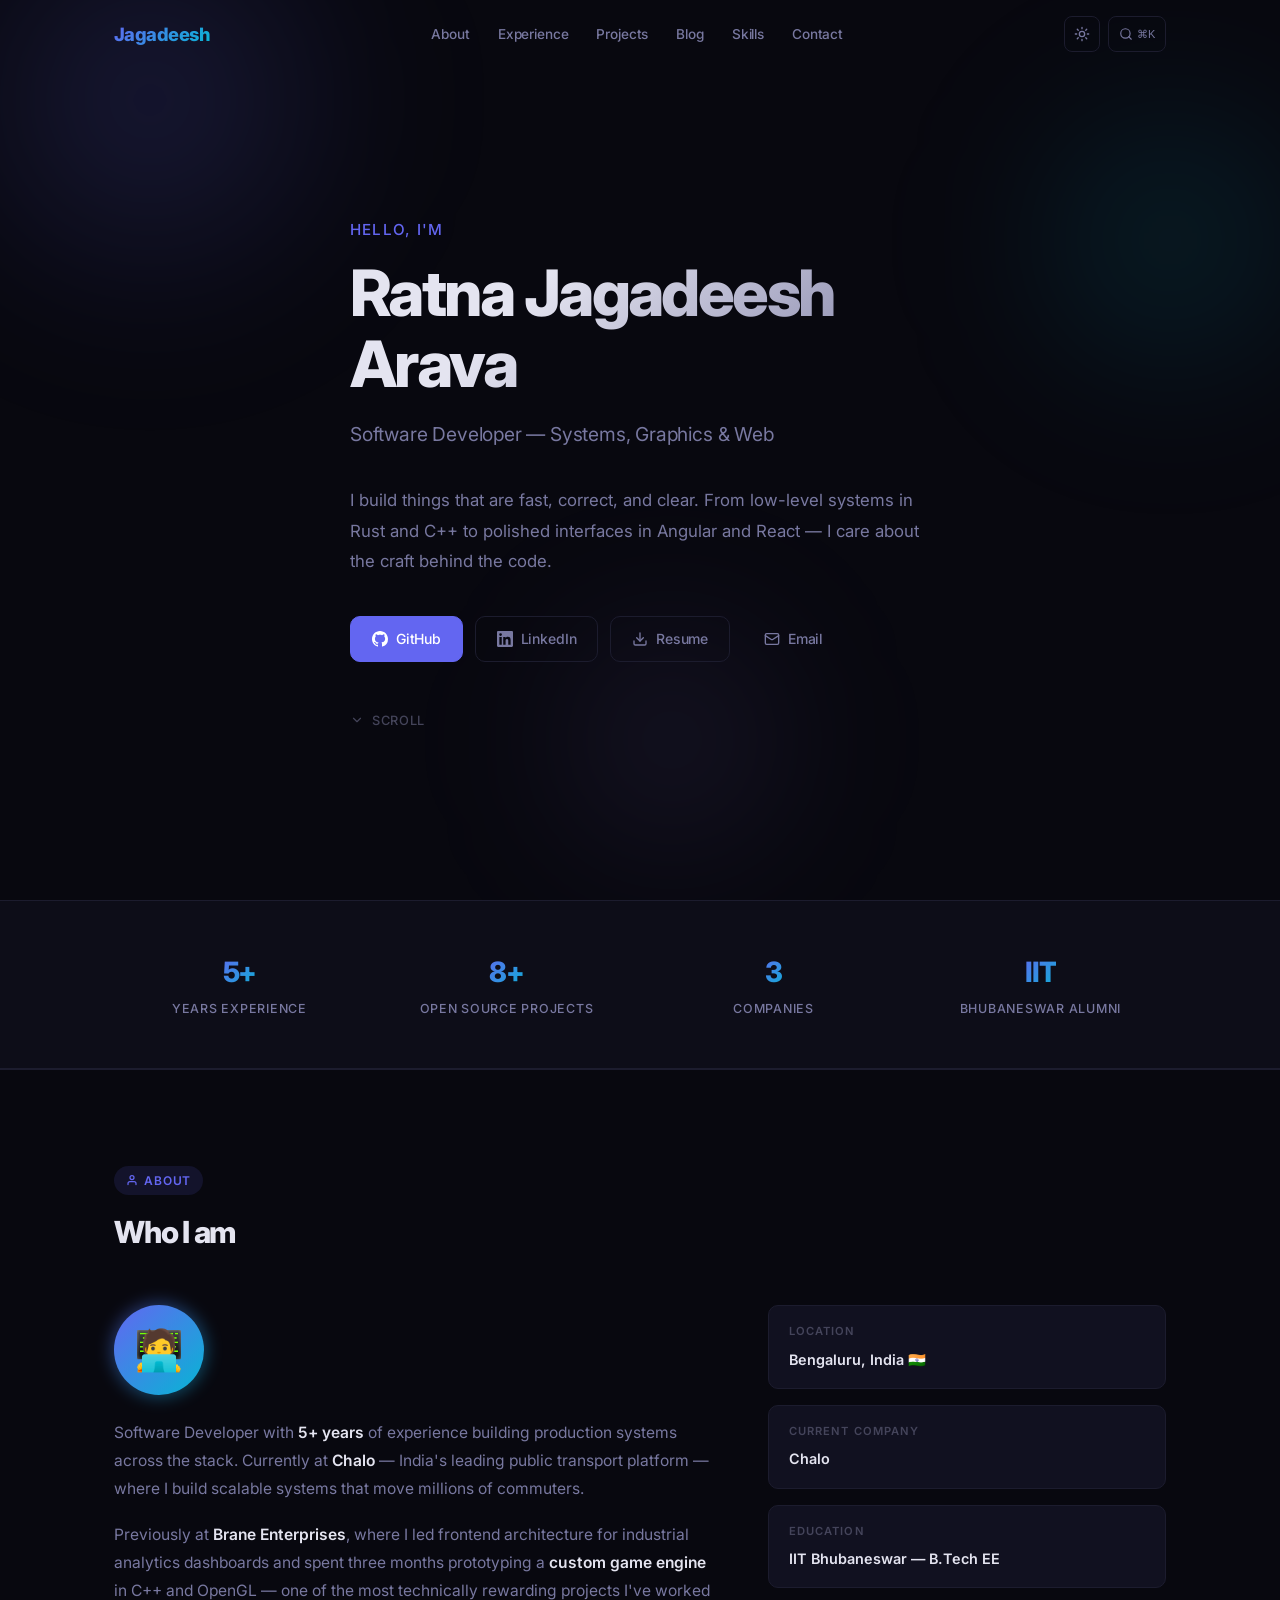
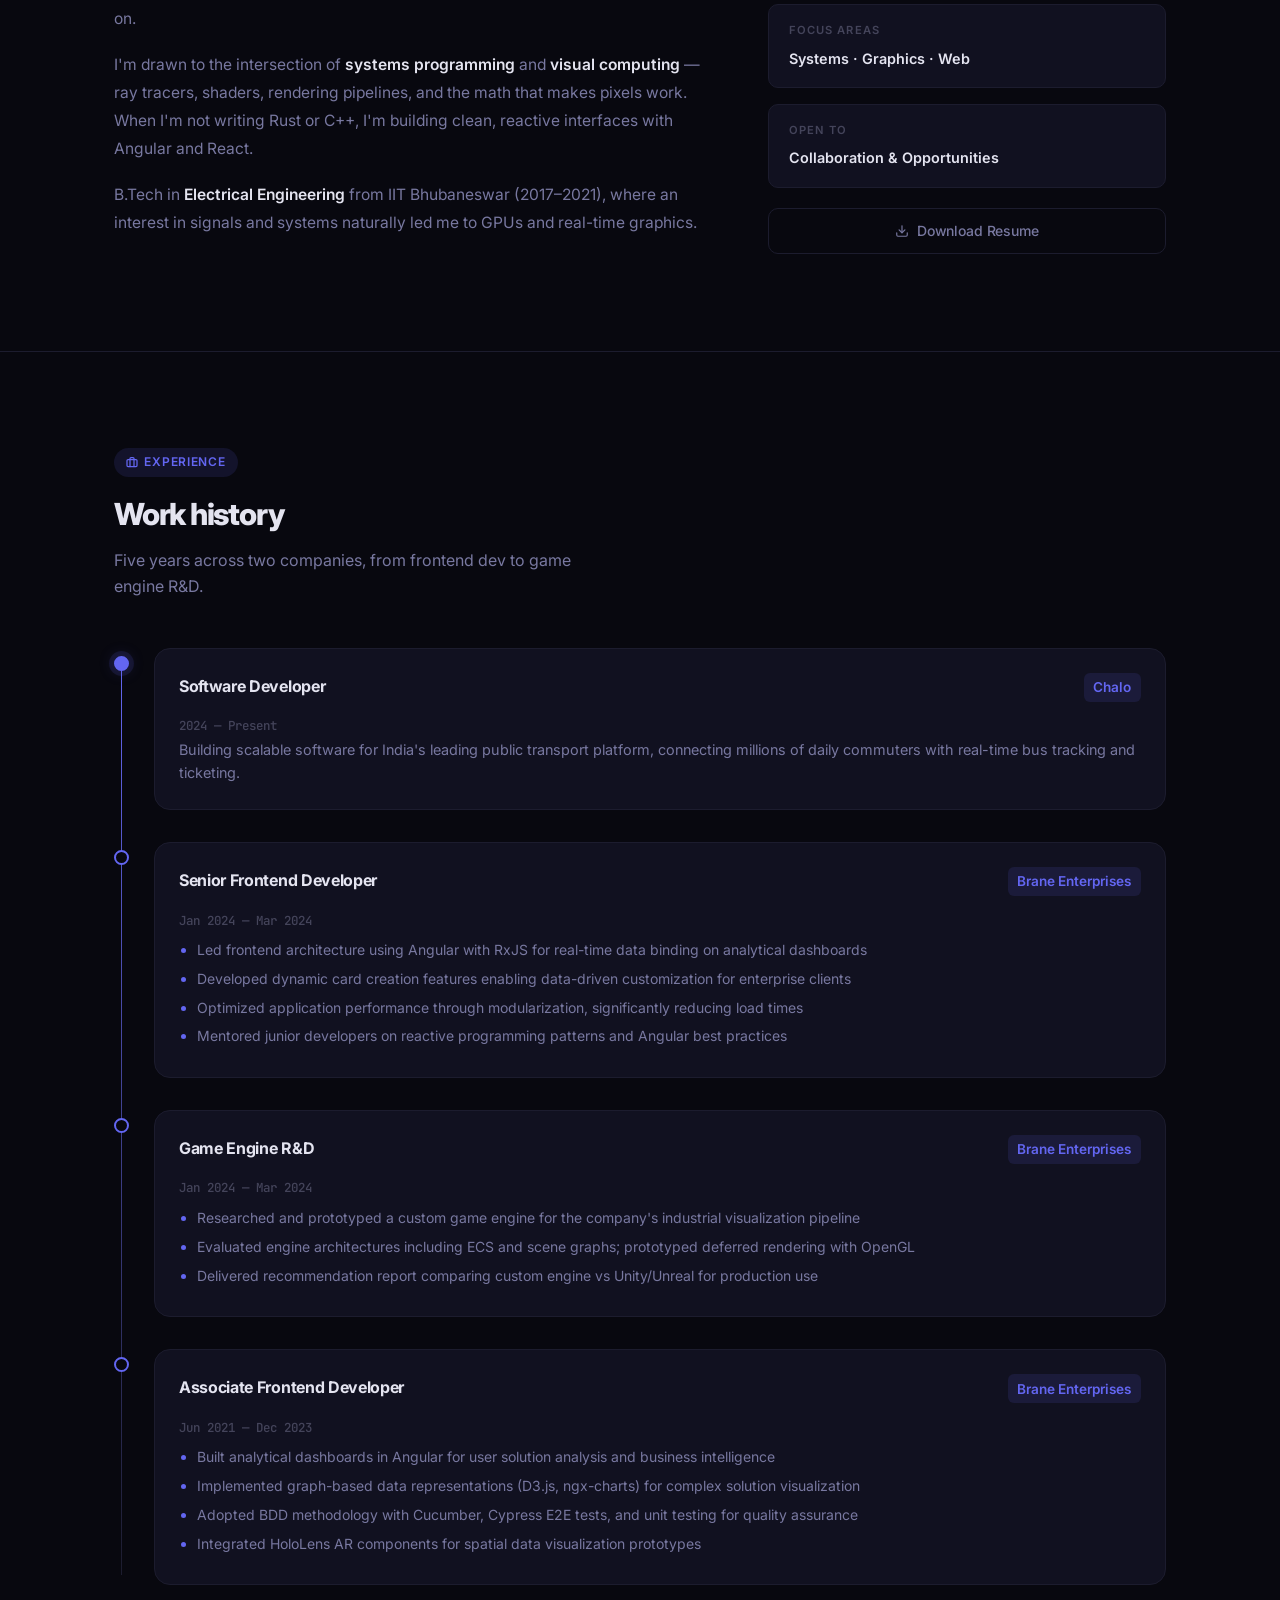
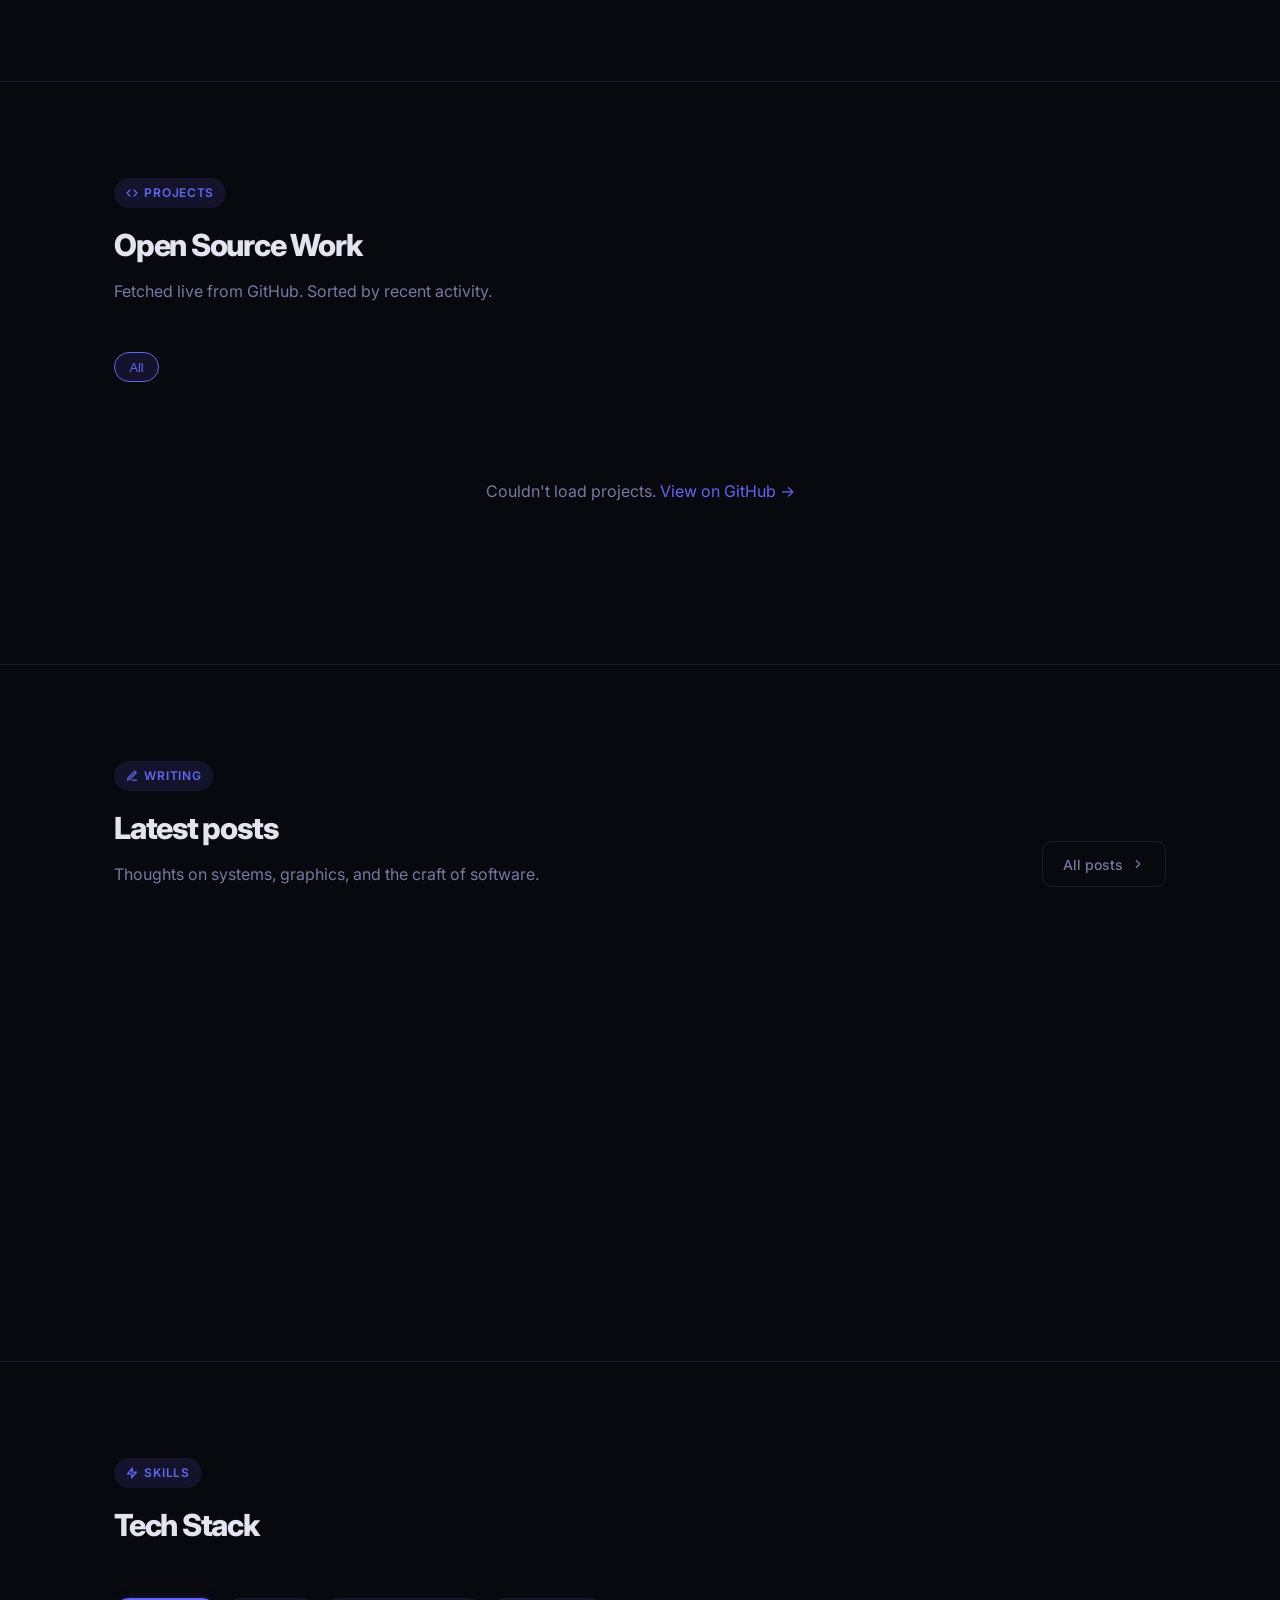
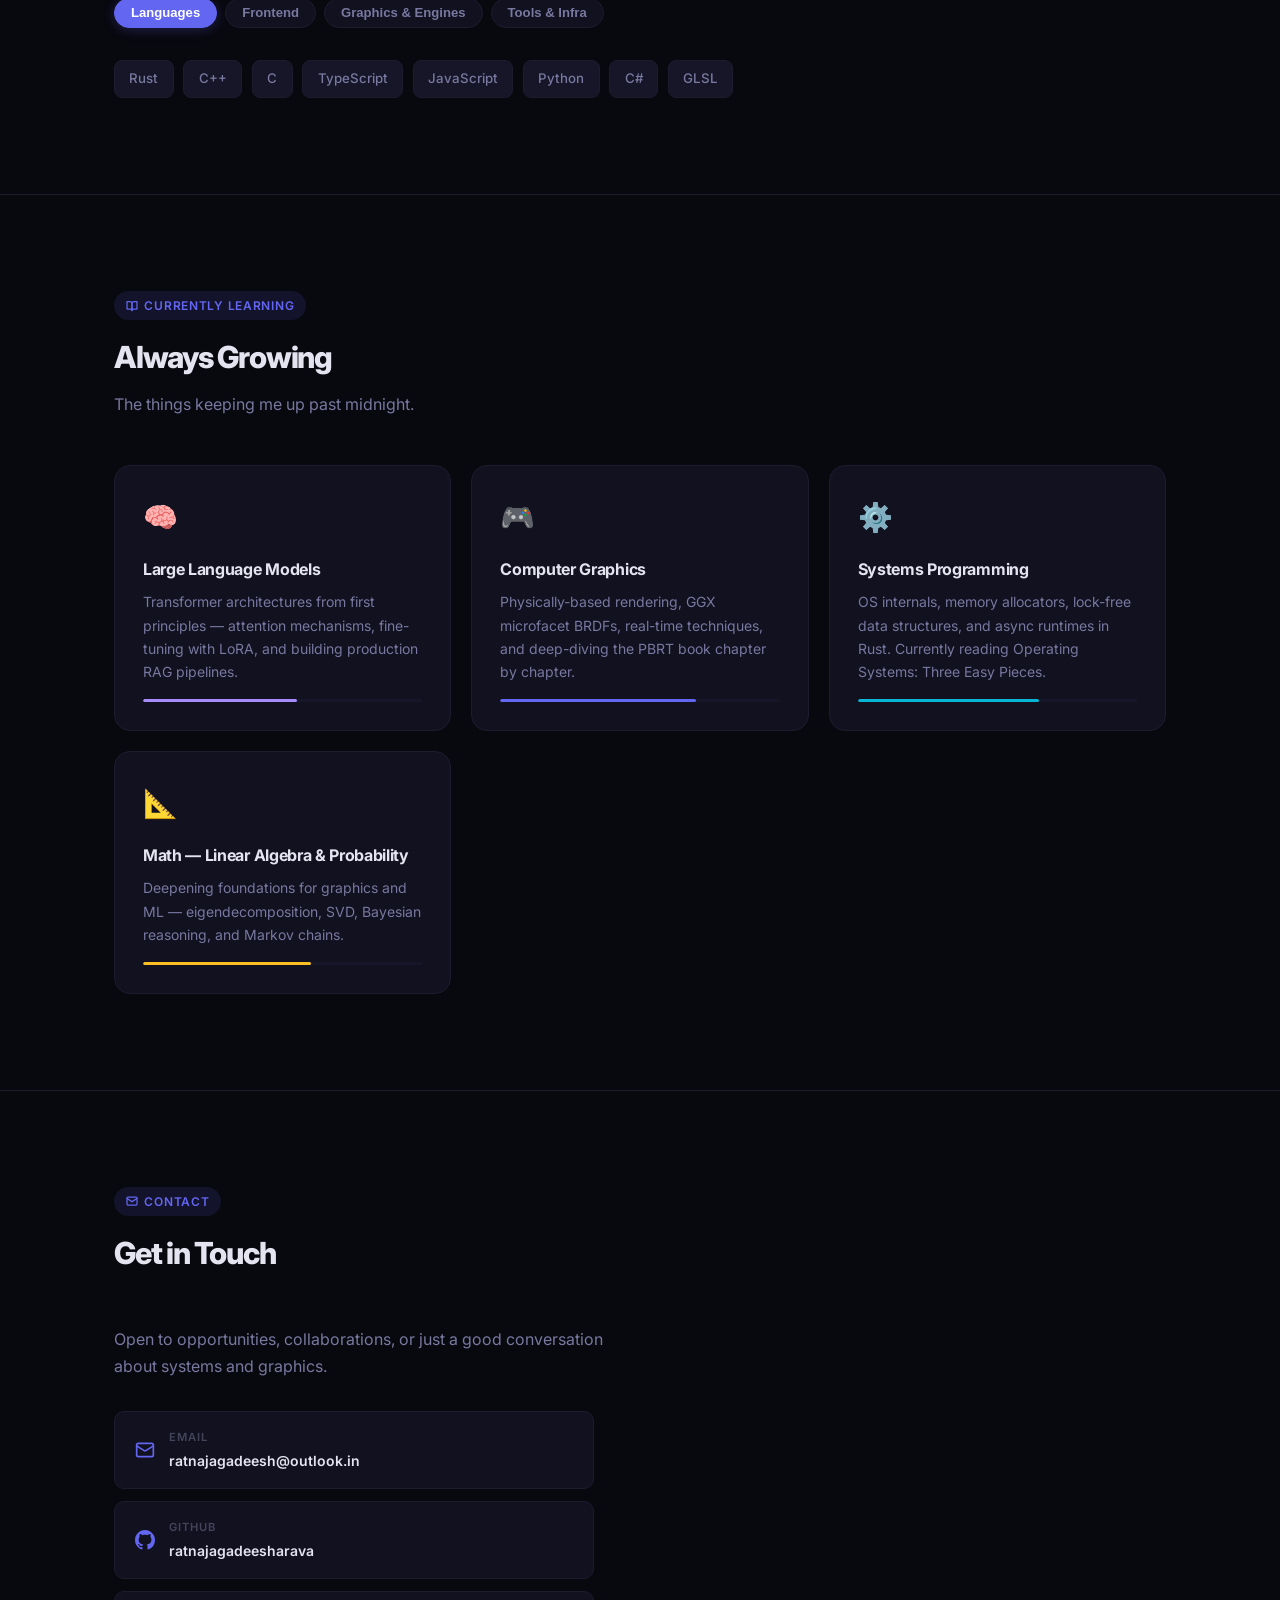
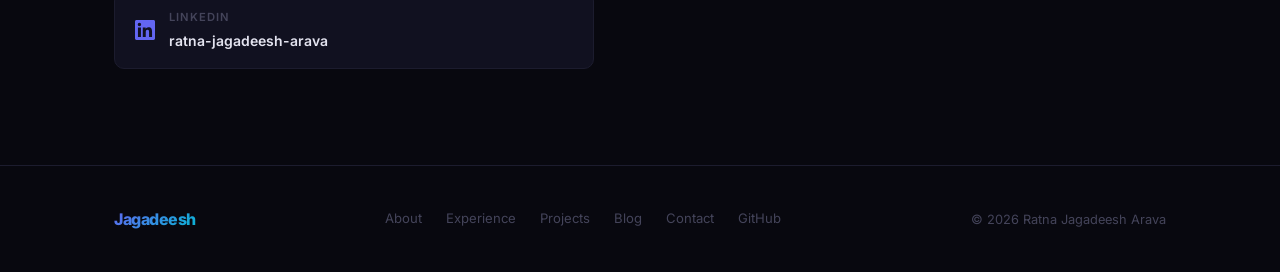
==== commit 883f5330: "Rebuild portfolio with modern design and new features Complete rewrite: dark/light theme, command pa" ====
--- a/index.html
+++ b/index.html
@@ -1,391 +1,460 @@
 <!DOCTYPE html>
-<html lang="en">
+<html lang="en" data-theme="dark">
 <head>
   <meta charset="UTF-8">
   <meta name="viewport" content="width=device-width, initial-scale=1.0">
+  <meta name="description" content="Ratna Jagadeesh Arava — Software Developer specializing in Systems, Graphics & Web. IIT Bhubaneswar grad working at Chalo, Bengaluru.">
+  <meta name="keywords" content="Ratna Jagadeesh, Software Developer, Rust, Angular, React, Systems Programming, Graphics, IIT Bhubaneswar">
+  <meta property="og:title" content="Ratna Jagadeesh Arava — Software Developer">
+  <meta property="og:description" content="Systems, Graphics & Web. Building things fast, correct, and clear.">
+  <meta property="og:type" content="website">
   <title>Ratna Jagadeesh Arava</title>
-  <link rel="stylesheet" href="style.css">
   <link rel="preconnect" href="https://fonts.googleapis.com">
   <link rel="preconnect" href="https://fonts.gstatic.com" crossorigin>
-  <link href="https://fonts.googleapis.com/css2?family=Inter:wght@300;400;500;600;700&display=swap" rel="stylesheet">
+  <link href="https://fonts.googleapis.com/css2?family=Inter:wght@300;400;500;600;700;800&family=JetBrains+Mono:wght@400;500&display=swap" rel="stylesheet">
+  <link rel="stylesheet" href="css/style.css">
 </head>
 <body>
 
-  <!-- Navigation -->
-  <nav id="nav">
-    <div class="nav-inner">
-      <a href="#hero" class="nav-logo">Jagadeesh</a>
-      <div class="nav-links">
+<!-- Scroll Progress -->
+<div id="scroll-progress"></div>
+
+<!-- Toast Container -->
+<div id="toast-container"></div>
+
+<!-- Command Palette -->
+<div id="cmd-palette" class="cmd-overlay" role="dialog" aria-label="Command palette">
+  <div class="cmd-box">
+    <div class="cmd-input-wrap">
+      <svg width="16" height="16" viewBox="0 0 24 24" fill="none" stroke="currentColor" stroke-width="2" stroke-linecap="round" stroke-linejoin="round"><circle cx="11" cy="11" r="8"/><path d="m21 21-4.35-4.35"/></svg>
+      <input type="text" id="cmd-input" placeholder="Search pages, posts, actions…" autocomplete="off" spellcheck="false">
+      <span class="cmd-esc">ESC</span>
+    </div>
+    <div id="cmd-results" class="cmd-results"></div>
+  </div>
+</div>
+
+<!-- Navigation -->
+<nav id="nav">
+  <div class="nav-inner">
+    <a href="#hero" class="nav-logo">Jagadeesh</a>
+    <div class="nav-links" id="nav-links">
+      <a href="#about"      class="nav-link">About</a>
+      <a href="#experience" class="nav-link">Experience</a>
+      <a href="#projects"   class="nav-link">Projects</a>
+      <a href="blog.html"   class="nav-link">Blog</a>
+      <a href="#skills"     class="nav-link">Skills</a>
+      <a href="#contact"    class="nav-link">Contact</a>
+    </div>
+    <div class="nav-actions">
+      <button id="theme-toggle" class="icon-btn" aria-label="Toggle theme" title="Toggle theme">
+        <!-- Icon injected by JS -->
+      </button>
+      <button id="cmd-trigger" class="icon-btn" aria-label="Command palette" title="Search (⌘K)" style="font-size:10px;color:var(--text-muted);gap:4px;width:auto;padding:0 .6rem">
+        <svg width="14" height="14" viewBox="0 0 24 24" fill="none" stroke="currentColor" stroke-width="2" stroke-linecap="round" stroke-linejoin="round"><circle cx="11" cy="11" r="8"/><path d="m21 21-4.35-4.35"/></svg>
+        <span style="font-size:11px;font-weight:500">⌘K</span>
+      </button>
+      <button id="nav-toggle" class="icon-btn hamburger" aria-label="Toggle navigation">
+        <span></span><span></span><span></span>
+      </button>
+    </div>
+  </div>
+</nav>
+
+<!-- ══════════════════ HERO ══════════════════ -->
+<section id="hero">
+  <div class="hero-bg">
+    <div class="orb orb-1"></div>
+    <div class="orb orb-2"></div>
+    <div class="orb orb-3"></div>
+  </div>
+  <div class="hero-content">
+    <p class="hero-eyebrow">Hello, I'm</p>
+    <h1 class="hero-name">Ratna Jagadeesh<br>Arava</h1>
+    <p class="hero-role">Software Developer &mdash; Systems, Graphics &amp; Web</p>
+    <p class="hero-statement">I build things that are fast, correct, and clear. From low-level systems in Rust and C++ to polished interfaces in Angular and React &mdash; I care about the craft behind the code.</p>
+    <div class="hero-cta">
+      <a href="https://github.com/ratnajagadeesharava" target="_blank" rel="noopener" class="btn btn-primary">
+        <svg width="16" height="16" viewBox="0 0 24 24" fill="currentColor"><path d="M12 0C5.37 0 0 5.37 0 12c0 5.31 3.435 9.795 8.205 11.385.6.105.825-.255.825-.57 0-.285-.015-1.23-.015-2.235-3.015.555-3.795-.735-4.035-1.41-.135-.345-.72-1.41-1.23-1.695-.42-.225-1.02-.78-.015-.795.945-.015 1.62.87 1.845 1.23 1.08 1.815 2.805 1.305 3.495.99.105-.78.42-1.305.765-1.605-2.67-.3-5.46-1.335-5.46-5.925 0-1.305.465-2.385 1.23-3.225-.12-.3-.54-1.53.12-3.18 0 0 1.005-.315 3.3 1.23.96-.27 1.98-.405 3-.405s2.04.135 3 .405c2.295-1.56 3.3-1.23 3.3-1.23.66 1.65.24 2.88.12 3.18.765.84 1.23 1.905 1.23 3.225 0 4.605-2.805 5.625-5.475 5.925.435.375.81 1.095.81 2.22 0 1.605-.015 2.895-.015 3.3 0 .315.225.69.825.57A12.02 12.02 0 0024 12c0-6.63-5.37-12-12-12z"/></svg>
+        GitHub
+      </a>
+      <a href="https://www.linkedin.com/in/ratna-jagadeesh-arava/" target="_blank" rel="noopener" class="btn btn-outline">
+        <svg width="16" height="16" viewBox="0 0 24 24" fill="currentColor"><path d="M20.447 20.452h-3.554v-5.569c0-1.328-.027-3.037-1.852-3.037-1.853 0-2.136 1.445-2.136 2.939v5.667H9.351V9h3.414v1.561h.046c.477-.9 1.637-1.85 3.37-1.85 3.601 0 4.267 2.37 4.267 5.455v6.286zM5.337 7.433a2.062 2.062 0 01-2.063-2.065 2.064 2.064 0 112.063 2.065zm1.782 13.019H3.555V9h3.564v11.452zM22.225 0H1.771C.792 0 0 .774 0 1.729v20.542C0 23.227.792 24 1.771 24h20.451C23.2 24 24 23.227 24 22.271V1.729C24 .774 23.2 0 22.222 0h.003z"/></svg>
+        LinkedIn
+      </a>
+      <a href="Ratna_Jagadeesh_CV_2024.pdf" download class="btn btn-outline">
+        <svg width="16" height="16" viewBox="0 0 24 24" fill="none" stroke="currentColor" stroke-width="2" stroke-linecap="round" stroke-linejoin="round"><path d="M21 15v4a2 2 0 0 1-2 2H5a2 2 0 0 1-2-2v-4"/><polyline points="7 10 12 15 17 10"/><line x1="12" x2="12" y1="15" y2="3"/></svg>
+        Resume
+      </a>
+      <a href="mailto:ratnajagadeesh@outlook.in" class="btn btn-ghost">
+        <svg width="16" height="16" viewBox="0 0 24 24" fill="none" stroke="currentColor" stroke-width="2" stroke-linecap="round" stroke-linejoin="round"><rect x="2" y="4" width="20" height="16" rx="2"/><path d="m22 7-8.97 5.7a1.94 1.94 0 0 1-2.06 0L2 7"/></svg>
+        Email
+      </a>
+    </div>
+    <a href="#about" class="scroll-hint">
+      <svg width="14" height="14" viewBox="0 0 24 24" fill="none" stroke="currentColor" stroke-width="2" stroke-linecap="round" stroke-linejoin="round"><polyline points="6 9 12 15 18 9"/></svg>
+      Scroll
+    </a>
+  </div>
+</section>
+
+<!-- ══════════════════ STATS ══════════════════ -->
+<div class="stats-bar">
+  <div class="container">
+    <div class="stats-grid">
+      <div class="stat-item">
+        <span class="stat-number">5+</span>
+        <span class="stat-label">Years Experience</span>
+      </div>
+      <div class="stat-item">
+        <span class="stat-number">8+</span>
+        <span class="stat-label">Open Source Projects</span>
+      </div>
+      <div class="stat-item">
+        <span class="stat-number">3</span>
+        <span class="stat-label">Companies</span>
+      </div>
+      <div class="stat-item">
+        <span class="stat-number">IIT</span>
+        <span class="stat-label">Bhubaneswar Alumni</span>
+      </div>
+    </div>
+  </div>
+</div>
+
+<!-- ══════════════════ ABOUT ══════════════════ -->
+<section id="about" class="section">
+  <div class="container">
+    <div class="section-header reveal">
+      <span class="section-tag">
+        <svg width="12" height="12" viewBox="0 0 24 24" fill="none" stroke="currentColor" stroke-width="2.5" stroke-linecap="round" stroke-linejoin="round"><path d="M20 21v-2a4 4 0 0 0-4-4H8a4 4 0 0 0-4 4v2"/><circle cx="12" cy="7" r="4"/></svg>
+        About
+      </span>
+      <h2 class="section-title">Who I am</h2>
+    </div>
+    <div class="about-grid">
+      <div class="reveal reveal-delay-1">
+        <div class="about-avatar">🧑‍💻</div>
+        <div class="about-text">
+          <p>Software Developer with <strong>5+ years</strong> of experience building production systems across the stack. Currently at <strong>Chalo</strong> — India's leading public transport platform — where I build scalable systems that move millions of commuters.</p>
+          <p>Previously at <strong>Brane Enterprises</strong>, where I led frontend architecture for industrial analytics dashboards and spent three months prototyping a <strong>custom game engine</strong> in C++ and OpenGL — one of the most technically rewarding projects I've worked on.</p>
+          <p>I'm drawn to the intersection of <strong>systems programming</strong> and <strong>visual computing</strong> &mdash; ray tracers, shaders, rendering pipelines, and the math that makes pixels work. When I'm not writing Rust or C++, I'm building clean, reactive interfaces with Angular and React.</p>
+          <p>B.Tech in <strong>Electrical Engineering</strong> from IIT Bhubaneswar (2017&ndash;2021), where an interest in signals and systems naturally led me to GPUs and real-time graphics.</p>
+        </div>
+      </div>
+      <div class="about-sidebar reveal reveal-delay-2">
+        <div class="info-card">
+          <span class="info-label">Location</span>
+          <span class="info-value">Bengaluru, India 🇮🇳</span>
+        </div>
+        <div class="info-card">
+          <span class="info-label">Current Company</span>
+          <span class="info-value">Chalo</span>
+        </div>
+        <div class="info-card">
+          <span class="info-label">Education</span>
+          <span class="info-value">IIT Bhubaneswar — B.Tech EE</span>
+        </div>
+        <div class="info-card">
+          <span class="info-label">Focus Areas</span>
+          <span class="info-value">Systems · Graphics · Web</span>
+        </div>
+        <div class="info-card">
+          <span class="info-label">Open To</span>
+          <span class="info-value">Collaboration &amp; Opportunities</span>
+        </div>
+        <a href="Ratna_Jagadeesh_CV_2024.pdf" download class="btn btn-outline" style="margin-top:.25rem;justify-content:center">
+          <svg width="14" height="14" viewBox="0 0 24 24" fill="none" stroke="currentColor" stroke-width="2" stroke-linecap="round" stroke-linejoin="round"><path d="M21 15v4a2 2 0 0 1-2 2H5a2 2 0 0 1-2-2v-4"/><polyline points="7 10 12 15 17 10"/><line x1="12" x2="12" y1="15" y2="3"/></svg>
+          Download Resume
+        </a>
+      </div>
+    </div>
+  </div>
+</section>
+
+<!-- ══════════════════ EXPERIENCE ══════════════════ -->
+<section id="experience" class="section">
+  <div class="container">
+    <div class="section-header reveal">
+      <span class="section-tag">
+        <svg width="12" height="12" viewBox="0 0 24 24" fill="none" stroke="currentColor" stroke-width="2.5" stroke-linecap="round" stroke-linejoin="round"><rect x="2" y="7" width="20" height="14" rx="2"/><path d="M16 21V5a2 2 0 0 0-2-2h-4a2 2 0 0 0-2 2v16"/></svg>
+        Experience
+      </span>
+      <h2 class="section-title">Work history</h2>
+      <p class="section-desc">Five years across two companies, from frontend dev to game engine R&D.</p>
+    </div>
+    <div class="timeline">
+      <div class="timeline-item reveal reveal-delay-1">
+        <div class="timeline-dot"></div>
+        <div class="timeline-card">
+          <div class="timeline-top">
+            <span class="timeline-role">Software Developer</span>
+            <span class="timeline-company">Chalo</span>
+          </div>
+          <span class="timeline-date">2024 — Present</span>
+          <p>Building scalable software for India's leading public transport platform, connecting millions of daily commuters with real-time bus tracking and ticketing.</p>
+        </div>
+      </div>
+      <div class="timeline-item reveal reveal-delay-2">
+        <div class="timeline-dot"></div>
+        <div class="timeline-card">
+          <div class="timeline-top">
+            <span class="timeline-role">Senior Frontend Developer</span>
+            <span class="timeline-company">Brane Enterprises</span>
+          </div>
+          <span class="timeline-date">Jan 2024 — Mar 2024</span>
+          <ul>
+            <li>Led frontend architecture using Angular with RxJS for real-time data binding on analytical dashboards</li>
+            <li>Developed dynamic card creation features enabling data-driven customization for enterprise clients</li>
+            <li>Optimized application performance through modularization, significantly reducing load times</li>
+            <li>Mentored junior developers on reactive programming patterns and Angular best practices</li>
+          </ul>
+        </div>
+      </div>
+      <div class="timeline-item reveal reveal-delay-3">
+        <div class="timeline-dot"></div>
+        <div class="timeline-card">
+          <div class="timeline-top">
+            <span class="timeline-role">Game Engine R&amp;D</span>
+            <span class="timeline-company">Brane Enterprises</span>
+          </div>
+          <span class="timeline-date">Jan 2024 — Mar 2024</span>
+          <ul>
+            <li>Researched and prototyped a custom game engine for the company's industrial visualization pipeline</li>
+            <li>Evaluated engine architectures including ECS and scene graphs; prototyped deferred rendering with OpenGL</li>
+            <li>Delivered recommendation report comparing custom engine vs Unity/Unreal for production use</li>
+          </ul>
+        </div>
+      </div>
+      <div class="timeline-item reveal">
+        <div class="timeline-dot"></div>
+        <div class="timeline-card">
+          <div class="timeline-top">
+            <span class="timeline-role">Associate Frontend Developer</span>
+            <span class="timeline-company">Brane Enterprises</span>
+          </div>
+          <span class="timeline-date">Jun 2021 — Dec 2023</span>
+          <ul>
+            <li>Built analytical dashboards in Angular for user solution analysis and business intelligence</li>
+            <li>Implemented graph-based data representations (D3.js, ngx-charts) for complex solution visualization</li>
+            <li>Adopted BDD methodology with Cucumber, Cypress E2E tests, and unit testing for quality assurance</li>
+            <li>Integrated HoloLens AR components for spatial data visualization prototypes</li>
+          </ul>
+        </div>
+      </div>
+    </div>
+  </div>
+</section>
+
+<!-- ══════════════════ PROJECTS ══════════════════ -->
+<section id="projects" class="section">
+  <div class="container">
+    <div class="section-header reveal">
+      <span class="section-tag">
+        <svg width="12" height="12" viewBox="0 0 24 24" fill="none" stroke="currentColor" stroke-width="2.5" stroke-linecap="round" stroke-linejoin="round"><polyline points="16 18 22 12 16 6"/><polyline points="8 6 2 12 8 18"/></svg>
+        Projects
+      </span>
+      <h2 class="section-title">Open Source Work</h2>
+      <p class="section-desc">Fetched live from GitHub. Sorted by recent activity.</p>
+    </div>
+    <div class="filter-bar" id="filter-bar">
+      <button class="filter-btn active" data-lang="all">All</button>
+    </div>
+    <div id="projects-grid" class="projects-grid">
+      <div class="projects-loading">
+        <div class="spinner"></div>
+        <p>Loading repositories…</p>
+      </div>
+    </div>
+  </div>
+</section>
+
+<!-- ══════════════════ BLOG PREVIEW ══════════════════ -->
+<section id="blog-preview" class="section">
+  <div class="container">
+    <div class="section-header reveal" style="display:flex;justify-content:space-between;align-items:flex-end;flex-wrap:wrap;gap:1rem">
+      <div>
+        <span class="section-tag">
+          <svg width="12" height="12" viewBox="0 0 24 24" fill="none" stroke="currentColor" stroke-width="2.5" stroke-linecap="round" stroke-linejoin="round"><path d="M12 20h9"/><path d="M16.5 3.5a2.121 2.121 0 0 1 3 3L7 19l-4 1 1-4 12.5-12.5z"/></svg>
+          Writing
+        </span>
+        <h2 class="section-title">Latest posts</h2>
+        <p class="section-desc">Thoughts on systems, graphics, and the craft of software.</p>
+      </div>
+      <a href="blog.html" class="view-all-link">
+        All posts
+        <svg width="14" height="14" viewBox="0 0 24 24" fill="none" stroke="currentColor" stroke-width="2" stroke-linecap="round" stroke-linejoin="round"><polyline points="9 18 15 12 9 6"/></svg>
+      </a>
+    </div>
+    <div class="blog-preview-grid" id="blog-preview-grid">
+      <div style="grid-column:1/-1;padding:3rem;text-align:center;color:var(--text-muted)">
+        <div class="spinner"></div>
+      </div>
+    </div>
+  </div>
+</section>
+
+<!-- ══════════════════ SKILLS ══════════════════ -->
+<section id="skills" class="section">
+  <div class="container">
+    <div class="section-header reveal">
+      <span class="section-tag">
+        <svg width="12" height="12" viewBox="0 0 24 24" fill="none" stroke="currentColor" stroke-width="2.5" stroke-linecap="round" stroke-linejoin="round"><polygon points="13 2 3 14 12 14 11 22 21 10 12 10 13 2"/></svg>
+        Skills
+      </span>
+      <h2 class="section-title">Tech Stack</h2>
+    </div>
+    <div class="skills-tabs reveal">
+      <button class="tab-btn active" data-tab="languages">Languages</button>
+      <button class="tab-btn" data-tab="frontend">Frontend</button>
+      <button class="tab-btn" data-tab="graphics">Graphics &amp; Engines</button>
+      <button class="tab-btn" data-tab="tools">Tools &amp; Infra</button>
+    </div>
+    <div id="skills-languages" class="skills-panel active reveal">
+      <span class="skill-tag">Rust</span>
+      <span class="skill-tag">C++</span>
+      <span class="skill-tag">C</span>
+      <span class="skill-tag">TypeScript</span>
+      <span class="skill-tag">JavaScript</span>
+      <span class="skill-tag">Python</span>
+      <span class="skill-tag">C#</span>
+      <span class="skill-tag">GLSL</span>
+    </div>
+    <div id="skills-frontend" class="skills-panel reveal">
+      <span class="skill-tag">Angular</span>
+      <span class="skill-tag">React</span>
+      <span class="skill-tag">RxJS</span>
+      <span class="skill-tag">Redux</span>
+      <span class="skill-tag">HTML5</span>
+      <span class="skill-tag">CSS3 / Sass</span>
+      <span class="skill-tag">Webpack</span>
+      <span class="skill-tag">NgRx</span>
+      <span class="skill-tag">D3.js</span>
+    </div>
+    <div id="skills-graphics" class="skills-panel reveal">
+      <span class="skill-tag">OpenGL</span>
+      <span class="skill-tag">Ray Tracing</span>
+      <span class="skill-tag">Unity3D</span>
+      <span class="skill-tag">Unreal Engine</span>
+      <span class="skill-tag">PBRT</span>
+      <span class="skill-tag">Shader Programming</span>
+      <span class="skill-tag">Physically-Based Rendering</span>
+      <span class="skill-tag">HoloLens / AR</span>
+      <span class="skill-tag">BVH / Scene Graphs</span>
+    </div>
+    <div id="skills-tools" class="skills-panel reveal">
+      <span class="skill-tag">Git</span>
+      <span class="skill-tag">Cypress</span>
+      <span class="skill-tag">Cucumber / BDD</span>
+      <span class="skill-tag">Vercel</span>
+      <span class="skill-tag">Docker</span>
+      <span class="skill-tag">Linux</span>
+      <span class="skill-tag">VS Code</span>
+      <span class="skill-tag">Cargo / npm</span>
+    </div>
+  </div>
+</section>
+
+<!-- ══════════════════ LEARNING ══════════════════ -->
+<section id="learning" class="section">
+  <div class="container">
+    <div class="section-header reveal">
+      <span class="section-tag">
+        <svg width="12" height="12" viewBox="0 0 24 24" fill="none" stroke="currentColor" stroke-width="2.5" stroke-linecap="round" stroke-linejoin="round"><path d="M2 3h6a4 4 0 0 1 4 4v14a3 3 0 0 0-3-3H2z"/><path d="M22 3h-6a4 4 0 0 0-4 4v14a3 3 0 0 1 3-3h7z"/></svg>
+        Currently Learning
+      </span>
+      <h2 class="section-title">Always Growing</h2>
+      <p class="section-desc">The things keeping me up past midnight.</p>
+    </div>
+    <div class="learning-grid">
+      <div class="learning-card reveal reveal-delay-1" style="--card-color: #a78bfa">
+        <span class="learning-icon">🧠</span>
+        <h3>Large Language Models</h3>
+        <p>Transformer architectures from first principles — attention mechanisms, fine-tuning with LoRA, and building production RAG pipelines.</p>
+        <div class="learning-progress"><div class="learning-progress-bar" data-width="55"></div></div>
+      </div>
+      <div class="learning-card reveal reveal-delay-2" style="--card-color: var(--accent)">
+        <span class="learning-icon">🎮</span>
+        <h3>Computer Graphics</h3>
+        <p>Physically-based rendering, GGX microfacet BRDFs, real-time techniques, and deep-diving the PBRT book chapter by chapter.</p>
+        <div class="learning-progress"><div class="learning-progress-bar" data-width="70"></div></div>
+      </div>
+      <div class="learning-card reveal reveal-delay-3" style="--card-color: var(--cyan)">
+        <span class="learning-icon">⚙️</span>
+        <h3>Systems Programming</h3>
+        <p>OS internals, memory allocators, lock-free data structures, and async runtimes in Rust. Currently reading Operating Systems: Three Easy Pieces.</p>
+        <div class="learning-progress"><div class="learning-progress-bar" data-width="65"></div></div>
+      </div>
+      <div class="learning-card reveal" style="--card-color: var(--yellow)">
+        <span class="learning-icon">📐</span>
+        <h3>Math — Linear Algebra &amp; Probability</h3>
+        <p>Deepening foundations for graphics and ML — eigendecomposition, SVD, Bayesian reasoning, and Markov chains.</p>
+        <div class="learning-progress"><div class="learning-progress-bar" data-width="60"></div></div>
+      </div>
+    </div>
+  </div>
+</section>
+
+<!-- ══════════════════ CONTACT ══════════════════ -->
+<section id="contact" class="section">
+  <div class="container">
+    <div class="section-header reveal">
+      <span class="section-tag">
+        <svg width="12" height="12" viewBox="0 0 24 24" fill="none" stroke="currentColor" stroke-width="2.5" stroke-linecap="round" stroke-linejoin="round"><rect x="2" y="4" width="20" height="16" rx="2"/><path d="m22 7-8.97 5.7a1.94 1.94 0 0 1-2.06 0L2 7"/></svg>
+        Contact
+      </span>
+      <h2 class="section-title">Get in Touch</h2>
+    </div>
+    <p class="section-desc reveal" style="margin-bottom:2rem">Open to opportunities, collaborations, or just a good conversation about systems and graphics.</p>
+    <div class="contact-social reveal" style="max-width:480px">
+      <a href="mailto:ratnajagadeesh@outlook.in" class="social-link">
+        <svg width="20" height="20" viewBox="0 0 24 24" fill="none" stroke="currentColor" stroke-width="2" stroke-linecap="round" stroke-linejoin="round"><rect x="2" y="4" width="20" height="16" rx="2"/><path d="m22 7-8.97 5.7a1.94 1.94 0 0 1-2.06 0L2 7"/></svg>
+        <div class="social-link-text">
+          <span class="social-link-label">Email</span>
+          <span class="social-link-value">ratnajagadeesh@outlook.in</span>
+        </div>
+      </a>
+      <a href="https://github.com/ratnajagadeesharava" target="_blank" rel="noopener" class="social-link">
+        <svg width="20" height="20" viewBox="0 0 24 24" fill="currentColor"><path d="M12 0C5.37 0 0 5.37 0 12c0 5.31 3.435 9.795 8.205 11.385.6.105.825-.255.825-.57 0-.285-.015-1.23-.015-2.235-3.015.555-3.795-.735-4.035-1.41-.135-.345-.72-1.41-1.23-1.695-.42-.225-1.02-.78-.015-.795.945-.015 1.62.87 1.845 1.23 1.08 1.815 2.805 1.305 3.495.99.105-.78.42-1.305.765-1.605-2.67-.3-5.46-1.335-5.46-5.925 0-1.305.465-2.385 1.23-3.225-.12-.3-.54-1.53.12-3.18 0 0 1.005-.315 3.3 1.23.96-.27 1.98-.405 3-.405s2.04.135 3 .405c2.295-1.56 3.3-1.23 3.3-1.23.66 1.65.24 2.88.12 3.18.765.84 1.23 1.905 1.23 3.225 0 4.605-2.805 5.625-5.475 5.925.435.375.81 1.095.81 2.22 0 1.605-.015 2.895-.015 3.3 0 .315.225.69.825.57A12.02 12.02 0 0024 12c0-6.63-5.37-12-12-12z"/></svg>
+        <div class="social-link-text">
+          <span class="social-link-label">GitHub</span>
+          <span class="social-link-value">ratnajagadeesharava</span>
+        </div>
+      </a>
+      <a href="https://www.linkedin.com/in/ratna-jagadeesh-arava/" target="_blank" rel="noopener" class="social-link">
+        <svg width="20" height="20" viewBox="0 0 24 24" fill="currentColor"><path d="M20.447 20.452h-3.554v-5.569c0-1.328-.027-3.037-1.852-3.037-1.853 0-2.136 1.445-2.136 2.939v5.667H9.351V9h3.414v1.561h.046c.477-.9 1.637-1.85 3.37-1.85 3.601 0 4.267 2.37 4.267 5.455v6.286zM5.337 7.433a2.062 2.062 0 01-2.063-2.065 2.064 2.064 0 112.063 2.065zm1.782 13.019H3.555V9h3.564v11.452zM22.225 0H1.771C.792 0 0 .774 0 1.729v20.542C0 23.227.792 24 1.771 24h20.451C23.2 24 24 23.227 24 22.271V1.729C24 .774 23.2 0 22.222 0h.003z"/></svg>
+        <div class="social-link-text">
+          <span class="social-link-label">LinkedIn</span>
+          <span class="social-link-value">ratna-jagadeesh-arava</span>
+        </div>
+      </a>
+    </div>
+  </div>
+</section>
+
+<!-- ══════════════════ FOOTER ══════════════════ -->
+<footer>
+  <div class="container">
+    <div class="footer-inner">
+      <a href="#hero" class="footer-logo">Jagadeesh</a>
+      <div class="footer-links">
         <a href="#about">About</a>
         <a href="#experience">Experience</a>
         <a href="#projects">Projects</a>
-        <a href="#skills">Skills</a>
-        <a href="#learning">Learning</a>
+        <a href="blog.html">Blog</a>
         <a href="#contact">Contact</a>
-      </div>
-      <button class="nav-toggle" aria-label="Toggle navigation">
-        <span></span><span></span><span></span>
-      </button>
-    </div>
-  </nav>
-
-  <!-- Hero -->
-  <section id="hero">
-    <div class="hero-content">
-      <p class="hero-greeting">Hi, I'm</p>
-      <h1 class="hero-name">Ratna Jagadeesh Arava</h1>
-      <p class="hero-role">Software Developer <span class="hero-sep">&mdash;</span> Systems, Graphics &amp; Web</p>
-      <p class="hero-statement">I build things that are fast, correct, and clear. From low-level systems in Rust and C++ to polished interfaces in Angular and React &mdash; I care about the craft behind the code.</p>
-      <div class="hero-links">
-        <a href="https://github.com/ratnajagadeesharava" target="_blank" rel="noopener" class="btn btn-primary">
-          <svg width="18" height="18" viewBox="0 0 24 24" fill="currentColor"><path d="M12 0C5.37 0 0 5.37 0 12c0 5.31 3.435 9.795 8.205 11.385.6.105.825-.255.825-.57 0-.285-.015-1.23-.015-2.235-3.015.555-3.795-.735-4.035-1.41-.135-.345-.72-1.41-1.23-1.695-.42-.225-1.02-.78-.015-.795.945-.015 1.62.87 1.845 1.23 1.08 1.815 2.805 1.305 3.495.99.105-.78.42-1.305.765-1.605-2.67-.3-5.46-1.335-5.46-5.925 0-1.305.465-2.385 1.23-3.225-.12-.3-.54-1.53.12-3.18 0 0 1.005-.315 3.3 1.23.96-.27 1.98-.405 3-.405s2.04.135 3 .405c2.295-1.56 3.3-1.23 3.3-1.23.66 1.65.24 2.88.12 3.18.765.84 1.23 1.905 1.23 3.225 0 4.605-2.805 5.625-5.475 5.925.435.375.81 1.095.81 2.22 0 1.605-.015 2.895-.015 3.3 0 .315.225.69.825.57A12.02 12.02 0 0024 12c0-6.63-5.37-12-12-12z"/></svg>
-          GitHub
-        </a>
-        <a href="https://www.linkedin.com/in/ratna-jagadeesh-arava/" target="_blank" rel="noopener" class="btn btn-outline">
-          <svg width="18" height="18" viewBox="0 0 24 24" fill="currentColor"><path d="M20.447 20.452h-3.554v-5.569c0-1.328-.027-3.037-1.852-3.037-1.853 0-2.136 1.445-2.136 2.939v5.667H9.351V9h3.414v1.561h.046c.477-.9 1.637-1.85 3.37-1.85 3.601 0 4.267 2.37 4.267 5.455v6.286zM5.337 7.433a2.062 2.062 0 01-2.063-2.065 2.064 2.064 0 112.063 2.065zm1.782 13.019H3.555V9h3.564v11.452zM22.225 0H1.771C.792 0 0 .774 0 1.729v20.542C0 23.227.792 24 1.771 24h20.451C23.2 24 24 23.227 24 22.271V1.729C24 .774 23.2 0 22.222 0h.003z"/></svg>
-          LinkedIn
-        </a>
-        <a href="mailto:ratnajagadeesh@outlook.in" class="btn btn-outline">
-          <svg width="18" height="18" viewBox="0 0 24 24" fill="none" stroke="currentColor" stroke-width="2" stroke-linecap="round" stroke-linejoin="round"><rect x="2" y="4" width="20" height="16" rx="2"/><path d="m22 7-8.97 5.7a1.94 1.94 0 0 1-2.06 0L2 7"/></svg>
-          Email
-        </a>
-      </div>
-    </div>
-  </section>
-
-  <!-- About -->
-  <section id="about">
-    <div class="container">
-      <h2 class="section-title">About</h2>
-      <div class="about-grid">
-        <div class="about-text">
-          <p>Software Developer with 5+ years of experience building production systems across the stack. Currently at <strong>Chalo</strong>, previously at <strong>Brane Enterprises</strong> where I led frontend architecture and game engine R&amp;D.</p>
-          <p>I'm drawn to problems at the intersection of systems programming and visual computing &mdash; ray tracers, game engines, shaders, and the math that makes pixels work. When I'm not writing Rust or C++, I'm building clean, responsive interfaces with Angular and React.</p>
-          <p>B.Tech in Electrical Engineering from <strong>IIT Bhubaneswar</strong> (2017&ndash;2021).</p>
-        </div>
-        <div class="about-details">
-          <div class="detail-item">
-            <span class="detail-label">Location</span>
-            <span class="detail-value">Bengaluru, India</span>
-          </div>
-          <div class="detail-item">
-            <span class="detail-label">Company</span>
-            <span class="detail-value">Chalo</span>
-          </div>
-          <div class="detail-item">
-            <span class="detail-label">Education</span>
-            <span class="detail-value">IIT Bhubaneswar</span>
-          </div>
-          <div class="detail-item">
-            <span class="detail-label">Focus</span>
-            <span class="detail-value">Systems, Graphics, Web</span>
-          </div>
-        </div>
-      </div>
-    </div>
-  </section>
-
-  <!-- Experience -->
-  <section id="experience">
-    <div class="container">
-      <h2 class="section-title">Experience</h2>
-      <div class="timeline">
-        <div class="timeline-item">
-          <div class="timeline-marker"></div>
-          <div class="timeline-content">
-            <div class="timeline-header">
-              <h3>Software Developer</h3>
-              <span class="timeline-company">Chalo</span>
-            </div>
-            <span class="timeline-date">2024 &mdash; Present</span>
-            <p>Building scalable software solutions for India's public transport platform.</p>
-          </div>
-        </div>
-        <div class="timeline-item">
-          <div class="timeline-marker"></div>
-          <div class="timeline-content">
-            <div class="timeline-header">
-              <h3>Senior Frontend Developer</h3>
-              <span class="timeline-company">Brane Enterprises</span>
-            </div>
-            <span class="timeline-date">Mar 2024</span>
-            <ul>
-              <li>Led frontend architecture using Angular with RxJS for real-time data binding</li>
-              <li>Developed dynamic card creation features enabling data-driven customization</li>
-              <li>Optimized app performance through modularization, reducing load times</li>
-            </ul>
-          </div>
-        </div>
-        <div class="timeline-item">
-          <div class="timeline-marker"></div>
-          <div class="timeline-content">
-            <div class="timeline-header">
-              <h3>Game Engine R&amp;D</h3>
-              <span class="timeline-company">Brane Enterprises</span>
-            </div>
-            <span class="timeline-date">Jan 2024 &mdash; Mar 2024</span>
-            <ul>
-              <li>Researched and prototyped a custom game engine for the company's solution pipeline</li>
-              <li>Evaluated engine architectures; prototyped rendering pipeline using OpenGL</li>
-            </ul>
-          </div>
-        </div>
-        <div class="timeline-item">
-          <div class="timeline-marker"></div>
-          <div class="timeline-content">
-            <div class="timeline-header">
-              <h3>Associate Frontend Developer</h3>
-              <span class="timeline-company">Brane Enterprises</span>
-            </div>
-            <span class="timeline-date">Jun 2021 &mdash; Dec 2023</span>
-            <ul>
-              <li>Built analytical dashboards in Angular for user solution analysis</li>
-              <li>Implemented graph-based data representations for complex solutions</li>
-              <li>Adopted BDD with Cucumber, Cypress, and unit testing for quality assurance</li>
-            </ul>
-          </div>
-        </div>
-      </div>
-    </div>
-  </section>
-
-  <!-- Projects -->
-  <section id="projects">
-    <div class="container">
-      <h2 class="section-title">Projects</h2>
-      <p class="section-subtitle">Fetched live from GitHub. Sorted by recent activity.</p>
-      <div id="projects-grid" class="projects-grid">
-        <div class="projects-loading">
-          <div class="spinner"></div>
-          <p>Loading repositories&hellip;</p>
-        </div>
-      </div>
-    </div>
-  </section>
-
-  <!-- Skills / Tech Stack -->
-  <section id="skills">
-    <div class="container">
-      <h2 class="section-title">Tech Stack</h2>
-      <div class="skills-grid">
-        <div class="skill-category">
-          <h3>Languages</h3>
-          <div class="skill-tags">
-            <span>Rust</span>
-            <span>C++</span>
-            <span>C</span>
-            <span>TypeScript</span>
-            <span>JavaScript</span>
-            <span>Python</span>
-            <span>C#</span>
-          </div>
-        </div>
-        <div class="skill-category">
-          <h3>Frontend</h3>
-          <div class="skill-tags">
-            <span>Angular</span>
-            <span>React</span>
-            <span>RxJS</span>
-            <span>Redux</span>
-            <span>HTML5</span>
-            <span>CSS3 / Sass</span>
-            <span>Webpack</span>
-          </div>
-        </div>
-        <div class="skill-category">
-          <h3>Graphics &amp; Engines</h3>
-          <div class="skill-tags">
-            <span>OpenGL</span>
-            <span>Ray Tracing</span>
-            <span>Unity3D</span>
-            <span>PBRT</span>
-            <span>Unreal Engine</span>
-            <span>Shader Programming</span>
-          </div>
-        </div>
-        <div class="skill-category">
-          <h3>Tools &amp; Infra</h3>
-          <div class="skill-tags">
-            <span>Git</span>
-            <span>Cypress</span>
-            <span>Cucumber / BDD</span>
-            <span>Vercel</span>
-            <span>HoloLens</span>
-          </div>
-        </div>
-      </div>
-    </div>
-  </section>
-
-  <!-- Currently Learning -->
-  <section id="learning">
-    <div class="container">
-      <h2 class="section-title">Currently Learning</h2>
-      <div class="learning-grid">
-        <div class="learning-card">
-          <span class="learning-icon">&#129504;</span>
-          <h3>Large Language Models</h3>
-          <p>Understanding transformer architectures, fine-tuning, and building applications with LLMs.</p>
-        </div>
-        <div class="learning-card">
-          <span class="learning-icon">&#9881;</span>
-          <h3>Computer Graphics</h3>
-          <p>Rendering pipelines, shaders, ray tracing theory, and real-time graphics techniques.</p>
-        </div>
-        <div class="learning-card">
-          <span class="learning-icon">&#128295;</span>
-          <h3>Systems Programming</h3>
-          <p>Low-level systems in Rust and C++ &mdash; OS internals, networking, and performance-critical code.</p>
-        </div>
-        <div class="learning-card">
-          <span class="learning-icon">&#128202;</span>
-          <h3>Math &mdash; Linear Algebra &amp; Probability</h3>
-          <p>Deepening foundations in linear algebra and probability for graphics, ML, and simulations.</p>
-        </div>
-      </div>
-    </div>
-  </section>
-
-  <!-- Contact -->
-  <section id="contact">
-    <div class="container">
-      <h2 class="section-title">Get in Touch</h2>
-      <p class="contact-text">Open to opportunities, collaborations, or just a good conversation about systems and graphics.</p>
-      <div class="contact-links">
-        <a href="mailto:ratnajagadeesh@outlook.in" class="contact-card">
-          <svg width="22" height="22" viewBox="0 0 24 24" fill="none" stroke="currentColor" stroke-width="2" stroke-linecap="round" stroke-linejoin="round"><rect x="2" y="4" width="20" height="16" rx="2"/><path d="m22 7-8.97 5.7a1.94 1.94 0 0 1-2.06 0L2 7"/></svg>
-          <span class="contact-label">Email</span>
-          <span class="contact-value">ratnajagadeesh@outlook.in</span>
-        </a>
-        <a href="https://github.com/ratnajagadeesharava" target="_blank" rel="noopener" class="contact-card">
-          <svg width="22" height="22" viewBox="0 0 24 24" fill="currentColor"><path d="M12 0C5.37 0 0 5.37 0 12c0 5.31 3.435 9.795 8.205 11.385.6.105.825-.255.825-.57 0-.285-.015-1.23-.015-2.235-3.015.555-3.795-.735-4.035-1.41-.135-.345-.72-1.41-1.23-1.695-.42-.225-1.02-.78-.015-.795.945-.015 1.62.87 1.845 1.23 1.08 1.815 2.805 1.305 3.495.99.105-.78.42-1.305.765-1.605-2.67-.3-5.46-1.335-5.46-5.925 0-1.305.465-2.385 1.23-3.225-.12-.3-.54-1.53.12-3.18 0 0 1.005-.315 3.3 1.23.96-.27 1.98-.405 3-.405s2.04.135 3 .405c2.295-1.56 3.3-1.23 3.3-1.23.66 1.65.24 2.88.12 3.18.765.84 1.23 1.905 1.23 3.225 0 4.605-2.805 5.625-5.475 5.925.435.375.81 1.095.81 2.22 0 1.605-.015 2.895-.015 3.3 0 .315.225.69.825.57A12.02 12.02 0 0024 12c0-6.63-5.37-12-12-12z"/></svg>
-          <span class="contact-label">GitHub</span>
-          <span class="contact-value">ratnajagadeesharava</span>
-        </a>
-        <a href="https://www.linkedin.com/in/ratna-jagadeesh-arava/" target="_blank" rel="noopener" class="contact-card">
-          <svg width="22" height="22" viewBox="0 0 24 24" fill="currentColor"><path d="M20.447 20.452h-3.554v-5.569c0-1.328-.027-3.037-1.852-3.037-1.853 0-2.136 1.445-2.136 2.939v5.667H9.351V9h3.414v1.561h.046c.477-.9 1.637-1.85 3.37-1.85 3.601 0 4.267 2.37 4.267 5.455v6.286zM5.337 7.433a2.062 2.062 0 01-2.063-2.065 2.064 2.064 0 112.063 2.065zm1.782 13.019H3.555V9h3.564v11.452zM22.225 0H1.771C.792 0 0 .774 0 1.729v20.542C0 23.227.792 24 1.771 24h20.451C23.2 24 24 23.227 24 22.271V1.729C24 .774 23.2 0 22.222 0h.003z"/></svg>
-          <span class="contact-label">LinkedIn</span>
-          <span class="contact-value">ratna-jagadeesh-arava</span>
-        </a>
-      </div>
-    </div>
-  </section>
-
-  <footer>
-    <div class="container">
-      <p>&copy; 2026 Ratna Jagadeesh Arava</p>
-    </div>
-  </footer>
-
-  <script>
-    // Smooth scroll
-    document.querySelectorAll('a[href^="#"]').forEach(function(a) {
-      a.addEventListener('click', function(e) {
-        e.preventDefault();
-        var target = document.querySelector(a.getAttribute('href'));
-        if (target) target.scrollIntoView({ behavior: 'smooth', block: 'start' });
-        document.body.classList.remove('nav-open');
-      });
-    });
-
-    // Mobile nav toggle
-    document.querySelector('.nav-toggle').addEventListener('click', function() {
-      document.body.classList.toggle('nav-open');
-    });
-
-    // Sticky nav
-    var nav = document.getElementById('nav');
-    window.addEventListener('scroll', function() {
-      nav.classList.toggle('scrolled', window.scrollY > 40);
-    });
-
-    // Scroll reveal
-    var observer = new IntersectionObserver(function(entries) {
-      entries.forEach(function(entry) {
-        if (entry.isIntersecting) {
-          entry.target.classList.add('visible');
-          observer.unobserve(entry.target);
-        }
-      });
-    }, { threshold: 0.08 });
-    document.querySelectorAll('section').forEach(function(s) { observer.observe(s); });
-
-    // GitHub Projects
-    var GITHUB_USER = 'ratnajagadeesharava';
-    var EXCLUDE_REPOS = ['ratnajagadeesharava.github.io', 'Ratnajagadeesharava'];
-    var DESCRIPTIONS = {
-      'redis-rust': 'Redis server implementation from scratch in Rust',
-      'shell-rust': 'Unix shell built from the ground up in Rust',
-      'ray-tracing': 'Physically-based ray tracer written in Rust',
-      'computer-graphics': 'Implementation of the PBRT book in Rust',
-      'trinetra-engine': 'Custom game engine built with C++ and OpenGL',
-      'unity_adventures': 'Game prototypes and experiments in Unity3D',
-      'whatsapp_erp_attendance': 'Automated attendance tracking via WhatsApp for IIT Bbs',
-      'knn_iBhubs': 'K-Nearest Neighbors algorithm implementation in Python',
-    };
-    var LANG_COLORS = {
-      'Rust': '#dea584', 'C++': '#f34b7d', 'C': '#555555', 'C#': '#178600',
-      'TypeScript': '#3178c6', 'JavaScript': '#f1e05a', 'Python': '#3572A5',
-      'GLSL': '#5686a5', 'PHP': '#4F5D95', 'HTML': '#e34c26'
-    };
-
-    function esc(str) {
-      var d = document.createElement('div');
-      d.textContent = str;
-      return d.innerHTML;
-    }
-
-    function formatRepoName(name) {
-      return esc(name.replace(/[-_]/g, ' ').replace(/\b\w/g, function(c) { return c.toUpperCase(); }));
-    }
-
-    function fetchProjects() {
-      var grid = document.getElementById('projects-grid');
-      fetch('https://api.github.com/users/' + GITHUB_USER + '/repos?per_page=100&sort=pushed')
-        .then(function(res) {
-          if (!res.ok) throw new Error('GitHub API error');
-          return res.json();
-        })
-        .then(function(repos) {
-          var filtered = repos
-            .filter(function(r) {
-              return !r.fork && DESCRIPTIONS.hasOwnProperty(r.name);
-            })
-            .sort(function(a, b) {
-              return new Date(b.pushed_at) - new Date(a.pushed_at);
-            });
-
-          if (!filtered.length) {
-            grid.innerHTML = '<p>No projects found.</p>';
-            return;
-          }
-
-          grid.innerHTML = filtered.map(function(repo) {
-            var desc = DESCRIPTIONS[repo.name] || repo.description || 'No description available';
-            var lang = repo.language || 'Unknown';
-            var color = LANG_COLORS[lang] || '#8b8b8b';
-            var updated = new Date(repo.pushed_at).toLocaleDateString('en-US', {
-              month: 'short', year: 'numeric'
-            });
-
-            return '<a href="' + esc(repo.html_url) + '" target="_blank" rel="noopener" class="project-card">' +
-              '<div class="project-card-header">' +
-                '<svg width="18" height="18" viewBox="0 0 24 24" fill="none" stroke="currentColor" stroke-width="2" stroke-linecap="round" stroke-linejoin="round"><path d="M15 22v-4a4.8 4.8 0 0 0-1-3.5c3 0 6-2 6-5.5.08-1.25-.27-2.48-1-3.5.28-1.15.28-2.35 0-3.5 0 0-1 0-3 1.5-2.64-.5-5.36-.5-8 0C6 2 5 2 5 2c-.3 1.15-.3 2.35 0 3.5A5.403 5.403 0 0 0 4 9c0 3.5 3 5.5 6 5.5-.39.49-.68 1.05-.85 1.65-.17.6-.22 1.23-.15 1.85v4"/><path d="M9 18c-4.51 2-5-2-7-2"/></svg>' +
-                '<span class="project-lang"><span class="lang-dot" style="background:' + color + '"></span>' + esc(lang) + '</span>' +
-              '</div>' +
-              '<h3>' + formatRepoName(repo.name) + '</h3>' +
-              '<p>' + esc(desc) + '</p>' +
-              '<span class="project-meta">Updated ' + esc(updated) + '</span>' +
-            '</a>';
-          }).join('');
-        })
-        .catch(function() {
-          grid.innerHTML = '<p class="error">Could not load projects. <a href="https://github.com/' + GITHUB_USER + '" target="_blank" rel="noopener">View on GitHub</a></p>';
-        });
-    }
-
-    fetchProjects();
-  </script>
-
+        <a href="https://github.com/ratnajagadeesharava" target="_blank" rel="noopener">GitHub</a>
+      </div>
+      <p class="footer-copy">&copy; 2026 Ratna Jagadeesh Arava</p>
+    </div>
+  </div>
+</footer>
+
+<!-- Back to Top -->
+<button id="back-to-top" aria-label="Back to top">
+  <svg width="18" height="18" viewBox="0 0 24 24" fill="none" stroke="currentColor" stroke-width="2.5" stroke-linecap="round" stroke-linejoin="round"><polyline points="18 15 12 9 6 15"/></svg>
+</button>
+
+<script src="js/main.js"></script>
 </body>
 </html>
--- a/css/style.css
+++ b/css/style.css
@@ -0,0 +1,1622 @@
+/* ════════════════════════════════════════════
+   RESET & VARIABLES
+════════════════════════════════════════════ */
+*, *::before, *::after { margin: 0; padding: 0; box-sizing: border-box; }
+
+:root {
+  --bg:           #08080f;
+  --bg-surface:   #0d0d18;
+  --bg-card:      #111120;
+  --bg-elevated:  #161628;
+  --border:       #1c1c2e;
+  --border-hover: #2a2a40;
+  --text:         #e4e4f0;
+  --text-muted:   #7878a0;
+  --text-dim:     #44445a;
+  --accent:       #6366f1;
+  --accent-h:     #4f52d9;
+  --accent-soft:  rgba(99,102,241,0.12);
+  --accent-glow:  rgba(99,102,241,0.25);
+  --cyan:         #06b6d4;
+  --cyan-soft:    rgba(6,182,212,0.12);
+  --green:        #34d399;
+  --red:          #f87171;
+  --yellow:       #fbbf24;
+  --radius:       10px;
+  --radius-lg:    16px;
+  --radius-xl:    24px;
+  --transition:   0.22s cubic-bezier(0.4,0,0.2,1);
+  --max-width:    1100px;
+  --shadow:       0 4px 24px rgba(0,0,0,0.4);
+  --shadow-lg:    0 12px 48px rgba(0,0,0,0.5);
+}
+
+[data-theme="light"] {
+  --bg:           #f8f8fc;
+  --bg-surface:   #f0f0f8;
+  --bg-card:      #ffffff;
+  --bg-elevated:  #ebebf5;
+  --border:       #ddddf0;
+  --border-hover: #c8c8e0;
+  --text:         #0f0f1e;
+  --text-muted:   #4a4a6a;
+  --text-dim:     #9898b8;
+  --accent:       #4f46e5;
+  --accent-h:     #4338ca;
+  --accent-soft:  rgba(79,70,229,0.1);
+  --accent-glow:  rgba(79,70,229,0.2);
+  --shadow:       0 4px 24px rgba(0,0,0,0.08);
+  --shadow-lg:    0 12px 48px rgba(0,0,0,0.12);
+}
+
+html { scroll-behavior: smooth; -webkit-font-smoothing: antialiased; }
+
+body {
+  font-family: 'Inter', -apple-system, BlinkMacSystemFont, 'Segoe UI', sans-serif;
+  background: var(--bg);
+  color: var(--text);
+  line-height: 1.65;
+  font-size: 16px;
+  overflow-x: hidden;
+  transition: background var(--transition), color var(--transition);
+}
+
+a { color: inherit; text-decoration: none; }
+ul { list-style: none; }
+img { max-width: 100%; display: block; }
+code, pre { font-family: 'JetBrains Mono', 'Fira Code', monospace; }
+
+.container { max-width: var(--max-width); margin: 0 auto; padding: 0 1.5rem; }
+
+/* ════════════════════════════════════════════
+   SCROLL PROGRESS
+════════════════════════════════════════════ */
+#scroll-progress {
+  position: fixed;
+  top: 0; left: 0;
+  height: 2px;
+  background: linear-gradient(90deg, var(--accent), var(--cyan));
+  width: 0%;
+  z-index: 9999;
+  transition: width 0.1s linear;
+}
+
+/* ════════════════════════════════════════════
+   NAVIGATION
+════════════════════════════════════════════ */
+#nav {
+  position: fixed;
+  top: 0; left: 0; right: 0;
+  z-index: 900;
+  padding: 1rem 0;
+  transition: background var(--transition), box-shadow var(--transition), padding var(--transition);
+}
+
+#nav.scrolled {
+  background: rgba(8,8,15,0.88);
+  backdrop-filter: blur(20px);
+  -webkit-backdrop-filter: blur(20px);
+  box-shadow: 0 1px 0 var(--border);
+  padding: 0.6rem 0;
+}
+
+[data-theme="light"] #nav.scrolled {
+  background: rgba(248,248,252,0.88);
+}
+
+.nav-inner {
+  max-width: var(--max-width);
+  margin: 0 auto;
+  padding: 0 1.5rem;
+  display: flex;
+  align-items: center;
+  justify-content: space-between;
+  gap: 1.5rem;
+}
+
+.nav-logo {
+  font-size: 1.15rem;
+  font-weight: 800;
+  letter-spacing: -0.03em;
+  background: linear-gradient(135deg, var(--accent), var(--cyan));
+  -webkit-background-clip: text;
+  -webkit-text-fill-color: transparent;
+  background-clip: text;
+  white-space: nowrap;
+}
+
+.nav-links { display: flex; gap: 0.25rem; }
+
+.nav-link {
+  padding: 0.4rem 0.75rem;
+  font-size: 0.85rem;
+  font-weight: 500;
+  color: var(--text-muted);
+  border-radius: 8px;
+  transition: color var(--transition), background var(--transition);
+  letter-spacing: -0.01em;
+}
+
+.nav-link:hover, .nav-link.active { color: var(--text); background: var(--bg-elevated); }
+
+.nav-actions { display: flex; align-items: center; gap: 0.5rem; }
+
+.icon-btn {
+  display: flex; align-items: center; justify-content: center;
+  width: 36px; height: 36px;
+  border-radius: 8px;
+  background: transparent;
+  border: 1px solid var(--border);
+  color: var(--text-muted);
+  cursor: pointer;
+  transition: all var(--transition);
+  font-size: 0; /* hide text */
+}
+
+.icon-btn:hover { color: var(--text); background: var(--bg-elevated); border-color: var(--border-hover); }
+
+.hamburger { display: none; flex-direction: column; gap: 4px; }
+.hamburger span { display: block; width: 18px; height: 2px; background: var(--text-muted); border-radius: 2px; transition: var(--transition); }
+
+/* ════════════════════════════════════════════
+   HERO
+════════════════════════════════════════════ */
+#hero {
+  min-height: 100vh;
+  display: flex;
+  align-items: center;
+  justify-content: center;
+  padding: 8rem 1.5rem 5rem;
+  position: relative;
+  overflow: hidden;
+}
+
+.hero-bg {
+  position: absolute;
+  inset: 0;
+  pointer-events: none;
+  overflow: hidden;
+}
+
+.orb {
+  position: absolute;
+  border-radius: 50%;
+  filter: blur(80px);
+  animation: orbFloat 10s ease-in-out infinite;
+}
+
+.orb-1 {
+  width: 500px; height: 500px;
+  background: radial-gradient(circle, rgba(99,102,241,0.22) 0%, transparent 65%);
+  top: -150px; left: -100px;
+  animation-duration: 12s;
+}
+
+.orb-2 {
+  width: 380px; height: 380px;
+  background: radial-gradient(circle, rgba(6,182,212,0.18) 0%, transparent 65%);
+  top: 50px; right: -80px;
+  animation-duration: 9s;
+  animation-delay: -4s;
+}
+
+.orb-3 {
+  width: 320px; height: 320px;
+  background: radial-gradient(circle, rgba(167,139,250,0.15) 0%, transparent 65%);
+  bottom: 0; left: 40%;
+  animation-duration: 11s;
+  animation-delay: -7s;
+}
+
+@keyframes orbFloat {
+  0%, 100% { transform: translate(0,0) scale(1); }
+  25%       { transform: translate(20px,-25px) scale(1.03); }
+  50%       { transform: translate(-15px, 15px) scale(0.97); }
+  75%       { transform: translate(25px, 10px) scale(1.02); }
+}
+
+.hero-content { position: relative; max-width: 700px; }
+
+.hero-eyebrow {
+  font-size: 0.95rem;
+  font-weight: 500;
+  color: var(--accent);
+  letter-spacing: 0.08em;
+  text-transform: uppercase;
+  margin-bottom: 1rem;
+}
+
+.hero-name {
+  font-size: clamp(2.4rem, 5.5vw, 4rem);
+  font-weight: 800;
+  letter-spacing: -0.04em;
+  line-height: 1.1;
+  margin-bottom: 1.25rem;
+  background: linear-gradient(135deg, var(--text) 30%, var(--text-muted) 100%);
+  -webkit-background-clip: text;
+  -webkit-text-fill-color: transparent;
+  background-clip: text;
+}
+
+.hero-role {
+  font-size: 1.2rem;
+  color: var(--text-muted);
+  font-weight: 400;
+  margin-bottom: 1.75rem;
+  min-height: 2em;
+  letter-spacing: -0.01em;
+}
+
+
+.hero-statement {
+  font-size: 1.05rem;
+  color: var(--text-muted);
+  line-height: 1.8;
+  margin-bottom: 2.5rem;
+  max-width: 580px;
+}
+
+.hero-cta { display: flex; gap: 0.75rem; flex-wrap: wrap; margin-bottom: 3rem; }
+
+.scroll-hint {
+  display: flex;
+  align-items: center;
+  gap: 0.5rem;
+  color: var(--text-dim);
+  font-size: 0.8rem;
+  font-weight: 500;
+  letter-spacing: 0.05em;
+  text-transform: uppercase;
+  animation: scrollBounce 2s ease-in-out infinite;
+}
+
+@keyframes scrollBounce {
+  0%,100% { transform: translateY(0); }
+  50%      { transform: translateY(6px); }
+}
+
+/* ════════════════════════════════════════════
+   BUTTONS
+════════════════════════════════════════════ */
+.btn {
+  display: inline-flex;
+  align-items: center;
+  gap: 0.5rem;
+  padding: 0.65rem 1.3rem;
+  border-radius: var(--radius);
+  font-size: 0.875rem;
+  font-weight: 500;
+  letter-spacing: -0.01em;
+  transition: all var(--transition);
+  border: 1px solid transparent;
+  cursor: pointer;
+  white-space: nowrap;
+}
+
+.btn-primary {
+  background: var(--accent);
+  color: #fff;
+  border-color: var(--accent);
+}
+.btn-primary:hover {
+  background: var(--accent-h);
+  border-color: var(--accent-h);
+  box-shadow: 0 4px 20px var(--accent-glow);
+  transform: translateY(-1px);
+}
+
+.btn-outline {
+  background: transparent;
+  color: var(--text-muted);
+  border-color: var(--border);
+}
+.btn-outline:hover {
+  color: var(--text);
+  border-color: var(--border-hover);
+  background: var(--bg-card);
+  transform: translateY(-1px);
+}
+
+.btn-ghost {
+  background: transparent;
+  color: var(--text-muted);
+  border-color: transparent;
+}
+.btn-ghost:hover { color: var(--text); background: var(--bg-card); }
+
+/* ════════════════════════════════════════════
+   STATS BAR
+════════════════════════════════════════════ */
+.stats-bar {
+  border-top: 1px solid var(--border);
+  border-bottom: 1px solid var(--border);
+  background: var(--bg-surface);
+  padding: 2rem 0;
+}
+
+.stats-grid {
+  display: grid;
+  grid-template-columns: repeat(4, 1fr);
+  gap: 1rem;
+}
+
+.stat-item {
+  display: flex;
+  flex-direction: column;
+  align-items: center;
+  gap: 0.25rem;
+  padding: 1rem;
+}
+
+.stat-number {
+  font-size: 1.75rem;
+  font-weight: 800;
+  letter-spacing: -0.04em;
+  background: linear-gradient(135deg, var(--accent), var(--cyan));
+  -webkit-background-clip: text;
+  -webkit-text-fill-color: transparent;
+  background-clip: text;
+}
+
+.stat-label {
+  font-size: 0.78rem;
+  color: var(--text-muted);
+  text-transform: uppercase;
+  letter-spacing: 0.06em;
+  font-weight: 500;
+}
+
+/* ════════════════════════════════════════════
+   SECTION BASE
+════════════════════════════════════════════ */
+.section {
+  padding: 6rem 0;
+  border-top: 1px solid var(--border);
+}
+
+.section-header { margin-bottom: 3rem; }
+
+.section-tag {
+  display: inline-flex;
+  align-items: center;
+  gap: 0.4rem;
+  padding: 0.3rem 0.75rem;
+  background: var(--accent-soft);
+  color: var(--accent);
+  border-radius: 100px;
+  font-size: 0.75rem;
+  font-weight: 600;
+  letter-spacing: 0.06em;
+  text-transform: uppercase;
+  margin-bottom: 0.75rem;
+}
+
+.section-title {
+  font-size: 1.9rem;
+  font-weight: 800;
+  letter-spacing: -0.04em;
+  color: var(--text);
+  margin-bottom: 0.5rem;
+}
+
+.section-desc {
+  font-size: 1rem;
+  color: var(--text-muted);
+  max-width: 500px;
+}
+
+/* reveal animation */
+.reveal {
+  opacity: 0;
+  transform: translateY(28px);
+  transition: opacity 0.65s ease, transform 0.65s ease;
+}
+.reveal.visible { opacity: 1; transform: translateY(0); }
+.reveal-delay-1 { transition-delay: 0.1s; }
+.reveal-delay-2 { transition-delay: 0.2s; }
+.reveal-delay-3 { transition-delay: 0.3s; }
+
+/* ════════════════════════════════════════════
+   ABOUT
+════════════════════════════════════════════ */
+.about-grid {
+  display: grid;
+  grid-template-columns: 1.5fr 1fr;
+  gap: 3.5rem;
+  align-items: start;
+}
+
+.about-avatar {
+  width: 90px;
+  height: 90px;
+  border-radius: 50%;
+  background: linear-gradient(135deg, var(--accent) 0%, var(--cyan) 100%);
+  display: flex;
+  align-items: center;
+  justify-content: center;
+  font-size: 2.5rem;
+  margin-bottom: 1.5rem;
+  position: relative;
+}
+
+.about-avatar::after {
+  content: '';
+  position: absolute;
+  inset: -3px;
+  border-radius: 50%;
+  background: linear-gradient(135deg, var(--accent), var(--cyan));
+  z-index: -1;
+  filter: blur(8px);
+  opacity: 0.4;
+}
+
+.about-text p {
+  color: var(--text-muted);
+  margin-bottom: 1.1rem;
+  line-height: 1.8;
+  font-size: 0.975rem;
+}
+
+.about-text strong { color: var(--text); font-weight: 600; }
+
+.about-sidebar { display: flex; flex-direction: column; gap: 1rem; }
+
+.info-card {
+  padding: 1rem 1.25rem;
+  background: var(--bg-card);
+  border: 1px solid var(--border);
+  border-radius: var(--radius);
+  transition: border-color var(--transition);
+}
+
+.info-card:hover { border-color: var(--border-hover); }
+
+.info-label {
+  display: block;
+  font-size: 0.7rem;
+  text-transform: uppercase;
+  letter-spacing: 0.1em;
+  color: var(--text-dim);
+  font-weight: 600;
+  margin-bottom: 0.3rem;
+}
+
+.info-value {
+  font-size: 0.9rem;
+  font-weight: 600;
+  color: var(--text);
+}
+
+/* ════════════════════════════════════════════
+   EXPERIENCE TIMELINE
+════════════════════════════════════════════ */
+.timeline {
+  position: relative;
+  padding-left: 2.5rem;
+}
+
+.timeline::before {
+  content: '';
+  position: absolute;
+  left: 7px; top: 10px; bottom: 10px;
+  width: 1px;
+  background: linear-gradient(to bottom, var(--accent) 0%, var(--border) 100%);
+}
+
+.timeline-item {
+  position: relative;
+  margin-bottom: 2rem;
+}
+.timeline-item:last-child { margin-bottom: 0; }
+
+.timeline-dot {
+  position: absolute;
+  left: -2.5rem;
+  top: 8px;
+  width: 15px; height: 15px;
+  border-radius: 50%;
+  border: 2px solid var(--accent);
+  background: var(--bg);
+  transition: all var(--transition);
+}
+
+.timeline-item:first-child .timeline-dot {
+  background: var(--accent);
+  box-shadow: 0 0 0 5px var(--accent-soft), 0 0 16px var(--accent-glow);
+}
+
+.timeline-card {
+  padding: 1.5rem;
+  background: var(--bg-card);
+  border: 1px solid var(--border);
+  border-radius: var(--radius-lg);
+  transition: border-color var(--transition), box-shadow var(--transition), transform var(--transition);
+}
+
+.timeline-card:hover {
+  border-color: var(--border-hover);
+  box-shadow: var(--shadow);
+  transform: translateX(3px);
+}
+
+.timeline-top {
+  display: flex;
+  align-items: flex-start;
+  justify-content: space-between;
+  gap: 1rem;
+  flex-wrap: wrap;
+  margin-bottom: 0.6rem;
+}
+
+.timeline-role {
+  font-size: 1rem;
+  font-weight: 700;
+  letter-spacing: -0.02em;
+  color: var(--text);
+}
+
+.timeline-company {
+  font-size: 0.85rem;
+  font-weight: 600;
+  color: var(--accent);
+  padding: 0.2rem 0.6rem;
+  background: var(--accent-soft);
+  border-radius: 6px;
+}
+
+.timeline-date {
+  font-size: 0.78rem;
+  color: var(--text-dim);
+  font-weight: 500;
+  margin-bottom: 0.9rem;
+  font-family: 'JetBrains Mono', monospace;
+}
+
+.timeline-card p { font-size: 0.9rem; color: var(--text-muted); }
+
+.timeline-card ul { padding-left: 1.1rem; list-style: disc; margin-top: 0.4rem; }
+
+.timeline-card li {
+  font-size: 0.875rem;
+  color: var(--text-muted);
+  margin-bottom: 0.35rem;
+  line-height: 1.65;
+}
+
+.timeline-card li::marker { color: var(--accent); }
+
+/* ════════════════════════════════════════════
+   PROJECTS
+════════════════════════════════════════════ */
+.filter-bar {
+  display: flex;
+  gap: 0.5rem;
+  flex-wrap: wrap;
+  margin-bottom: 2rem;
+}
+
+.filter-btn {
+  padding: 0.4rem 0.9rem;
+  border-radius: 100px;
+  font-size: 0.8rem;
+  font-weight: 500;
+  background: var(--bg-card);
+  border: 1px solid var(--border);
+  color: var(--text-muted);
+  cursor: pointer;
+  transition: all var(--transition);
+}
+
+.filter-btn:hover, .filter-btn.active {
+  background: var(--accent-soft);
+  border-color: var(--accent);
+  color: var(--accent);
+}
+
+.projects-grid {
+  display: grid;
+  grid-template-columns: repeat(auto-fill, minmax(310px, 1fr));
+  gap: 1.25rem;
+}
+
+.project-card {
+  display: flex;
+  flex-direction: column;
+  padding: 1.5rem;
+  background: var(--bg-card);
+  border: 1px solid var(--border);
+  border-radius: var(--radius-lg);
+  transition: all var(--transition);
+  cursor: pointer;
+  position: relative;
+  overflow: hidden;
+}
+
+.project-card::before {
+  content: '';
+  position: absolute;
+  top: 0; left: 0; right: 0;
+  height: 2px;
+  background: linear-gradient(90deg, var(--accent), var(--cyan));
+  opacity: 0;
+  transition: opacity var(--transition);
+}
+
+.project-card:hover {
+  border-color: var(--border-hover);
+  transform: translateY(-4px);
+  box-shadow: var(--shadow);
+}
+
+.project-card:hover::before { opacity: 1; }
+
+.project-card-top {
+  display: flex;
+  justify-content: space-between;
+  align-items: center;
+  margin-bottom: 0.9rem;
+}
+
+.project-lang {
+  display: flex; align-items: center; gap: 0.4rem;
+  font-size: 0.75rem; font-weight: 500;
+  color: var(--text-muted);
+}
+
+.lang-dot { width: 10px; height: 10px; border-radius: 50%; flex-shrink: 0; }
+
+.project-stars {
+  display: flex; align-items: center; gap: 0.3rem;
+  font-size: 0.75rem; color: var(--text-dim);
+}
+
+.project-card h3 {
+  font-size: 1rem;
+  font-weight: 700;
+  color: var(--text);
+  margin-bottom: 0.5rem;
+  letter-spacing: -0.02em;
+}
+
+.project-card p {
+  font-size: 0.85rem;
+  color: var(--text-muted);
+  line-height: 1.65;
+  flex-grow: 1;
+  margin-bottom: 1rem;
+}
+
+.project-footer {
+  display: flex;
+  justify-content: space-between;
+  align-items: center;
+  font-size: 0.75rem;
+  color: var(--text-dim);
+}
+
+.project-link {
+  color: var(--accent);
+  font-weight: 500;
+  display: flex; align-items: center; gap: 0.3rem;
+  transition: gap var(--transition);
+}
+.project-card:hover .project-link { gap: 0.5rem; }
+
+.projects-loading, .projects-error {
+  grid-column: 1/-1;
+  text-align: center;
+  padding: 4rem 0;
+  color: var(--text-muted);
+}
+
+.spinner {
+  width: 28px; height: 28px;
+  border: 2px solid var(--border);
+  border-top-color: var(--accent);
+  border-radius: 50%;
+  animation: spin 0.7s linear infinite;
+  margin: 0 auto 1rem;
+}
+
+@keyframes spin { to { transform: rotate(360deg); } }
+
+/* ════════════════════════════════════════════
+   SKILLS
+════════════════════════════════════════════ */
+.skills-tabs { display: flex; gap: 0.5rem; flex-wrap: wrap; margin-bottom: 2rem; }
+
+.tab-btn {
+  padding: 0.4rem 1rem;
+  border-radius: 100px;
+  font-size: 0.82rem;
+  font-weight: 600;
+  background: var(--bg-card);
+  border: 1px solid var(--border);
+  color: var(--text-muted);
+  cursor: pointer;
+  transition: all var(--transition);
+}
+
+.tab-btn:hover, .tab-btn.active {
+  background: var(--accent);
+  border-color: var(--accent);
+  color: #fff;
+  box-shadow: 0 2px 12px var(--accent-glow);
+}
+
+.skills-panel { display: none; }
+.skills-panel.active { display: flex; flex-wrap: wrap; gap: 0.6rem; }
+
+.skill-tag {
+  padding: 0.45rem 0.9rem;
+  border-radius: 8px;
+  font-size: 0.83rem;
+  font-weight: 500;
+  color: var(--text-muted);
+  background: var(--bg-elevated);
+  border: 1px solid var(--border);
+  transition: all var(--transition);
+  cursor: default;
+}
+
+.skill-tag:hover {
+  color: var(--text);
+  border-color: var(--border-hover);
+  background: var(--bg-card);
+  transform: translateY(-1px);
+}
+
+/* ════════════════════════════════════════════
+   BLOG PREVIEW (on main page)
+════════════════════════════════════════════ */
+#blog-preview .section-header { margin-bottom: 2rem; }
+
+.blog-preview-grid {
+  display: grid;
+  grid-template-columns: repeat(auto-fill, minmax(320px, 1fr));
+  gap: 1.25rem;
+  margin-bottom: 2rem;
+}
+
+.blog-card {
+  display: flex;
+  flex-direction: column;
+  padding: 1.75rem;
+  background: var(--bg-card);
+  border: 1px solid var(--border);
+  border-radius: var(--radius-lg);
+  transition: all var(--transition);
+  cursor: pointer;
+}
+
+.blog-card:hover {
+  border-color: var(--border-hover);
+  transform: translateY(-3px);
+  box-shadow: var(--shadow);
+}
+
+.blog-card-meta {
+  display: flex;
+  align-items: center;
+  gap: 0.75rem;
+  margin-bottom: 0.9rem;
+  flex-wrap: wrap;
+}
+
+.blog-tag {
+  padding: 0.2rem 0.6rem;
+  border-radius: 6px;
+  font-size: 0.72rem;
+  font-weight: 600;
+  text-transform: uppercase;
+  letter-spacing: 0.06em;
+}
+
+.blog-tag-rust    { background: rgba(222,165,132,0.15); color: #dea584; }
+.blog-tag-web     { background: rgba(99,102,241,0.15);  color: var(--accent); }
+.blog-tag-systems { background: rgba(6,182,212,0.15);   color: var(--cyan); }
+.blog-tag-career  { background: rgba(52,211,153,0.15);  color: var(--green); }
+.blog-tag-graphics{ background: rgba(167,139,250,0.15); color: #a78bfa; }
+.blog-tag-math    { background: rgba(251,191,36,0.15);  color: var(--yellow); }
+.blog-tag-ai      { background: rgba(248,113,113,0.15); color: var(--red); }
+
+.blog-date {
+  font-size: 0.75rem;
+  color: var(--text-dim);
+  font-family: 'JetBrains Mono', monospace;
+}
+
+.blog-read-time {
+  font-size: 0.75rem;
+  color: var(--text-dim);
+  margin-left: auto;
+}
+
+.blog-card h3 {
+  font-size: 1.05rem;
+  font-weight: 700;
+  letter-spacing: -0.02em;
+  color: var(--text);
+  margin-bottom: 0.5rem;
+  line-height: 1.4;
+}
+
+.blog-card p {
+  font-size: 0.875rem;
+  color: var(--text-muted);
+  line-height: 1.65;
+  flex-grow: 1;
+  margin-bottom: 1rem;
+}
+
+.blog-card-footer {
+  display: flex;
+  align-items: center;
+  justify-content: space-between;
+  font-size: 0.8rem;
+  color: var(--accent);
+  font-weight: 500;
+}
+
+.view-all-link {
+  display: inline-flex;
+  align-items: center;
+  gap: 0.5rem;
+  padding: 0.65rem 1.25rem;
+  border-radius: var(--radius);
+  border: 1px solid var(--border);
+  color: var(--text-muted);
+  font-size: 0.875rem;
+  font-weight: 500;
+  transition: all var(--transition);
+}
+.view-all-link:hover {
+  border-color: var(--border-hover);
+  color: var(--text);
+  background: var(--bg-card);
+}
+
+/* ════════════════════════════════════════════
+   CURRENTLY LEARNING
+════════════════════════════════════════════ */
+.learning-grid {
+  display: grid;
+  grid-template-columns: repeat(auto-fill, minmax(250px, 1fr));
+  gap: 1.25rem;
+}
+
+.learning-card {
+  padding: 1.75rem;
+  background: var(--bg-card);
+  border: 1px solid var(--border);
+  border-radius: var(--radius-lg);
+  transition: all var(--transition);
+  position: relative;
+  overflow: hidden;
+}
+
+.learning-card::after {
+  content: '';
+  position: absolute;
+  bottom: 0; left: 0; right: 0;
+  height: 3px;
+  background: var(--card-color, var(--accent));
+  transform: scaleX(0);
+  transform-origin: left;
+  transition: transform 0.4s ease;
+}
+
+.learning-card:hover {
+  border-color: var(--border-hover);
+  transform: translateY(-3px);
+  box-shadow: var(--shadow);
+}
+.learning-card:hover::after { transform: scaleX(1); }
+
+.learning-icon {
+  font-size: 1.75rem;
+  display: block;
+  margin-bottom: 1rem;
+}
+
+.learning-card h3 {
+  font-size: 1rem;
+  font-weight: 700;
+  color: var(--text);
+  margin-bottom: 0.5rem;
+  letter-spacing: -0.02em;
+}
+
+.learning-card p {
+  font-size: 0.875rem;
+  color: var(--text-muted);
+  line-height: 1.65;
+}
+
+.learning-progress {
+  margin-top: 1rem;
+  height: 3px;
+  background: var(--bg-elevated);
+  border-radius: 100px;
+  overflow: hidden;
+}
+
+.learning-progress-bar {
+  height: 100%;
+  background: var(--card-color, var(--accent));
+  border-radius: 100px;
+  transition: width 1.5s ease;
+  width: 0%;
+}
+
+/* ════════════════════════════════════════════
+   CONTACT
+════════════════════════════════════════════ */
+.contact-grid {
+  display: grid;
+  grid-template-columns: 1fr 1.4fr;
+  gap: 3rem;
+  align-items: start;
+}
+
+.contact-info h3 {
+  font-size: 1.3rem;
+  font-weight: 700;
+  letter-spacing: -0.03em;
+  margin-bottom: 0.5rem;
+}
+
+.contact-info p {
+  color: var(--text-muted);
+  font-size: 0.95rem;
+  margin-bottom: 2rem;
+  line-height: 1.75;
+}
+
+.contact-social { display: flex; flex-direction: column; gap: 0.75rem; }
+
+.social-link {
+  display: flex;
+  align-items: center;
+  gap: 0.9rem;
+  padding: 1rem 1.25rem;
+  background: var(--bg-card);
+  border: 1px solid var(--border);
+  border-radius: var(--radius);
+  transition: all var(--transition);
+}
+
+.social-link:hover {
+  border-color: var(--border-hover);
+  transform: translateX(4px);
+  box-shadow: var(--shadow);
+}
+
+.social-link svg { color: var(--accent); flex-shrink: 0; }
+
+.social-link-text { display: flex; flex-direction: column; gap: 0.15rem; }
+
+.social-link-label {
+  font-size: 0.7rem;
+  text-transform: uppercase;
+  letter-spacing: 0.08em;
+  color: var(--text-dim);
+  font-weight: 600;
+}
+
+.social-link-value {
+  font-size: 0.875rem;
+  font-weight: 600;
+  color: var(--text);
+}
+
+/* Contact Form */
+.contact-form { display: flex; flex-direction: column; gap: 1rem; }
+
+.form-row { display: grid; grid-template-columns: 1fr 1fr; gap: 1rem; }
+
+.form-group { display: flex; flex-direction: column; gap: 0.4rem; }
+
+.form-group label {
+  font-size: 0.8rem;
+  font-weight: 600;
+  color: var(--text-muted);
+  letter-spacing: 0.03em;
+}
+
+.form-group input, .form-group textarea {
+  padding: 0.75rem 1rem;
+  background: var(--bg-card);
+  border: 1px solid var(--border);
+  border-radius: var(--radius);
+  color: var(--text);
+  font-family: inherit;
+  font-size: 0.9rem;
+  transition: border-color var(--transition), box-shadow var(--transition);
+  outline: none;
+  resize: vertical;
+}
+
+.form-group input::placeholder, .form-group textarea::placeholder {
+  color: var(--text-dim);
+}
+
+.form-group input:focus, .form-group textarea:focus {
+  border-color: var(--accent);
+  box-shadow: 0 0 0 3px var(--accent-soft);
+}
+
+.form-group textarea { min-height: 130px; }
+
+.form-submit {
+  display: inline-flex;
+  align-items: center;
+  gap: 0.5rem;
+  padding: 0.8rem 1.75rem;
+  background: var(--accent);
+  color: #fff;
+  border: 1px solid var(--accent);
+  border-radius: var(--radius);
+  font-size: 0.9rem;
+  font-weight: 600;
+  cursor: pointer;
+  transition: all var(--transition);
+  width: fit-content;
+}
+
+.form-submit:hover {
+  background: var(--accent-h);
+  box-shadow: 0 4px 20px var(--accent-glow);
+  transform: translateY(-1px);
+}
+
+/* ════════════════════════════════════════════
+   FOOTER
+════════════════════════════════════════════ */
+footer {
+  border-top: 1px solid var(--border);
+  padding: 2.5rem 0;
+}
+
+.footer-inner {
+  display: flex;
+  align-items: center;
+  justify-content: space-between;
+  gap: 1.5rem;
+  flex-wrap: wrap;
+}
+
+.footer-logo {
+  font-size: 1rem;
+  font-weight: 800;
+  letter-spacing: -0.03em;
+  background: linear-gradient(135deg, var(--accent), var(--cyan));
+  -webkit-background-clip: text;
+  -webkit-text-fill-color: transparent;
+  background-clip: text;
+}
+
+.footer-links { display: flex; gap: 1.5rem; flex-wrap: wrap; }
+
+.footer-links a {
+  font-size: 0.82rem;
+  color: var(--text-dim);
+  transition: color var(--transition);
+}
+
+.footer-links a:hover { color: var(--text-muted); }
+
+.footer-copy { font-size: 0.8rem; color: var(--text-dim); }
+
+/* ════════════════════════════════════════════
+   COMMAND PALETTE
+════════════════════════════════════════════ */
+.cmd-overlay {
+  position: fixed;
+  inset: 0;
+  background: rgba(0,0,0,0.6);
+  backdrop-filter: blur(8px);
+  -webkit-backdrop-filter: blur(8px);
+  z-index: 1000;
+  display: flex;
+  align-items: flex-start;
+  justify-content: center;
+  padding: 12vh 1.5rem 2rem;
+  opacity: 0;
+  pointer-events: none;
+  transition: opacity var(--transition);
+}
+
+.cmd-overlay.open {
+  opacity: 1;
+  pointer-events: all;
+}
+
+.cmd-box {
+  width: 100%;
+  max-width: 560px;
+  background: var(--bg-elevated);
+  border: 1px solid var(--border-hover);
+  border-radius: var(--radius-lg);
+  box-shadow: var(--shadow-lg);
+  overflow: hidden;
+  transform: translateY(-10px) scale(0.98);
+  transition: transform var(--transition);
+}
+
+.cmd-overlay.open .cmd-box {
+  transform: translateY(0) scale(1);
+}
+
+.cmd-input-wrap {
+  display: flex;
+  align-items: center;
+  gap: 0.75rem;
+  padding: 1rem 1.25rem;
+  border-bottom: 1px solid var(--border);
+}
+
+.cmd-input-wrap svg { color: var(--text-muted); flex-shrink: 0; }
+
+#cmd-input {
+  flex: 1;
+  background: transparent;
+  border: none;
+  outline: none;
+  color: var(--text);
+  font-size: 0.95rem;
+  font-family: inherit;
+}
+
+#cmd-input::placeholder { color: var(--text-dim); }
+
+.cmd-esc {
+  padding: 0.2rem 0.5rem;
+  background: var(--bg-card);
+  border: 1px solid var(--border);
+  border-radius: 5px;
+  font-size: 0.7rem;
+  color: var(--text-dim);
+  font-family: 'JetBrains Mono', monospace;
+}
+
+.cmd-results { max-height: 380px; overflow-y: auto; padding: 0.5rem; }
+
+.cmd-section-header {
+  padding: 0.4rem 0.75rem 0.2rem;
+  font-size: 0.7rem;
+  text-transform: uppercase;
+  letter-spacing: 0.1em;
+  color: var(--text-dim);
+  font-weight: 600;
+}
+
+.cmd-item {
+  display: flex;
+  align-items: center;
+  gap: 0.75rem;
+  padding: 0.6rem 0.75rem;
+  border-radius: 8px;
+  cursor: pointer;
+  transition: background var(--transition);
+  font-size: 0.875rem;
+  color: var(--text-muted);
+}
+
+.cmd-item:hover, .cmd-item.focused {
+  background: var(--accent-soft);
+  color: var(--text);
+}
+
+.cmd-item svg { color: var(--text-dim); flex-shrink: 0; }
+
+.cmd-empty {
+  padding: 2rem;
+  text-align: center;
+  color: var(--text-dim);
+  font-size: 0.875rem;
+}
+
+/* ════════════════════════════════════════════
+   BACK TO TOP
+════════════════════════════════════════════ */
+#back-to-top {
+  position: fixed;
+  bottom: 2rem;
+  right: 2rem;
+  width: 42px; height: 42px;
+  border-radius: 50%;
+  background: var(--accent);
+  color: #fff;
+  border: none;
+  cursor: pointer;
+  display: flex; align-items: center; justify-content: center;
+  box-shadow: 0 4px 16px var(--accent-glow);
+  transition: all var(--transition);
+  opacity: 0;
+  pointer-events: none;
+  transform: translateY(10px);
+  z-index: 500;
+}
+
+#back-to-top.visible {
+  opacity: 1;
+  pointer-events: all;
+  transform: translateY(0);
+}
+
+#back-to-top:hover {
+  background: var(--accent-h);
+  transform: translateY(-2px);
+}
+
+/* ════════════════════════════════════════════
+   TOAST
+════════════════════════════════════════════ */
+#toast-container {
+  position: fixed;
+  bottom: 2rem;
+  left: 50%;
+  transform: translateX(-50%);
+  z-index: 2000;
+  display: flex;
+  flex-direction: column;
+  gap: 0.5rem;
+  pointer-events: none;
+}
+
+.toast {
+  display: flex; align-items: center; gap: 0.75rem;
+  padding: 0.75rem 1.25rem;
+  background: var(--bg-elevated);
+  border: 1px solid var(--border-hover);
+  border-radius: var(--radius);
+  box-shadow: var(--shadow);
+  font-size: 0.875rem;
+  color: var(--text);
+  animation: toastIn 0.3s ease;
+  pointer-events: all;
+  min-width: 250px;
+  max-width: 420px;
+}
+
+.toast.success { border-color: rgba(52,211,153,0.4); }
+.toast.error   { border-color: rgba(248,113,113,0.4); }
+
+@keyframes toastIn { from { opacity: 0; transform: translateY(10px); } to { opacity: 1; transform: translateY(0); } }
+
+/* ════════════════════════════════════════════
+   BLOG PAGE
+════════════════════════════════════════════ */
+.blog-page { padding-top: 6rem; min-height: 100vh; }
+
+.blog-hero {
+  padding: 4rem 0 3rem;
+  border-bottom: 1px solid var(--border);
+  margin-bottom: 3rem;
+}
+
+.blog-search-wrap {
+  position: relative;
+  max-width: 480px;
+  margin-top: 1.5rem;
+}
+
+.blog-search-wrap svg {
+  position: absolute;
+  left: 1rem; top: 50%;
+  transform: translateY(-50%);
+  color: var(--text-dim);
+  pointer-events: none;
+}
+
+#blog-search {
+  width: 100%;
+  padding: 0.75rem 1rem 0.75rem 2.75rem;
+  background: var(--bg-card);
+  border: 1px solid var(--border);
+  border-radius: var(--radius);
+  color: var(--text);
+  font-size: 0.9rem;
+  font-family: inherit;
+  outline: none;
+  transition: border-color var(--transition), box-shadow var(--transition);
+}
+
+#blog-search::placeholder { color: var(--text-dim); }
+#blog-search:focus { border-color: var(--accent); box-shadow: 0 0 0 3px var(--accent-soft); }
+
+.blog-categories {
+  display: flex; gap: 0.5rem; flex-wrap: wrap;
+  margin-bottom: 2rem;
+}
+
+.blog-cat-btn {
+  padding: 0.35rem 0.9rem;
+  border-radius: 100px;
+  font-size: 0.78rem; font-weight: 600;
+  background: var(--bg-card);
+  border: 1px solid var(--border);
+  color: var(--text-muted);
+  cursor: pointer;
+  transition: all var(--transition);
+}
+
+.blog-cat-btn:hover, .blog-cat-btn.active {
+  background: var(--accent-soft);
+  border-color: var(--accent);
+  color: var(--accent);
+}
+
+.blog-list { display: flex; flex-direction: column; gap: 1rem; }
+
+.blog-list-card {
+  display: flex;
+  gap: 1.5rem;
+  padding: 1.75rem;
+  background: var(--bg-card);
+  border: 1px solid var(--border);
+  border-radius: var(--radius-lg);
+  transition: all var(--transition);
+  cursor: pointer;
+  align-items: flex-start;
+}
+
+.blog-list-card:hover {
+  border-color: var(--border-hover);
+  box-shadow: var(--shadow);
+  transform: translateX(4px);
+}
+
+.blog-list-number {
+  font-size: 2rem;
+  font-weight: 800;
+  color: var(--bg-elevated);
+  font-family: 'JetBrains Mono', monospace;
+  letter-spacing: -0.05em;
+  line-height: 1;
+  flex-shrink: 0;
+  margin-top: 0.2rem;
+  min-width: 2.5rem;
+}
+
+.blog-list-content { flex: 1; }
+
+.blog-list-card h3 {
+  font-size: 1.1rem; font-weight: 700;
+  color: var(--text); letter-spacing: -0.02em;
+  margin-bottom: 0.4rem; line-height: 1.4;
+}
+
+.blog-list-card p {
+  font-size: 0.875rem; color: var(--text-muted);
+  line-height: 1.65; margin-bottom: 0.75rem;
+}
+
+.blog-list-footer {
+  display: flex; align-items: center; gap: 0.75rem; flex-wrap: wrap;
+}
+
+/* ════════════════════════════════════════════
+   POST PAGE
+════════════════════════════════════════════ */
+.post-page { padding-top: 5rem; }
+
+.post-header {
+  padding: 4rem 0 3rem;
+  max-width: 760px;
+  margin: 0 auto;
+}
+
+.post-meta {
+  display: flex; align-items: center; gap: 0.75rem; flex-wrap: wrap;
+  margin-bottom: 1.5rem;
+}
+
+.post-title {
+  font-size: clamp(1.75rem, 4vw, 2.75rem);
+  font-weight: 800; letter-spacing: -0.04em;
+  line-height: 1.2; margin-bottom: 1rem;
+}
+
+.post-excerpt {
+  font-size: 1.1rem; color: var(--text-muted);
+  line-height: 1.75; max-width: 620px;
+}
+
+.post-layout {
+  display: grid;
+  grid-template-columns: 1fr 220px;
+  gap: 4rem;
+  max-width: 1000px;
+  margin: 0 auto;
+  padding-bottom: 6rem;
+}
+
+.post-content {
+  max-width: 680px;
+}
+
+.post-content h1, .post-content h2, .post-content h3 {
+  font-weight: 700; letter-spacing: -0.03em; color: var(--text);
+  margin-top: 2.5rem; margin-bottom: 1rem; line-height: 1.3;
+}
+
+.post-content h1 { font-size: 1.75rem; }
+.post-content h2 { font-size: 1.4rem; padding-bottom: 0.5rem; border-bottom: 1px solid var(--border); }
+.post-content h3 { font-size: 1.15rem; }
+
+.post-content p { color: var(--text-muted); line-height: 1.85; margin-bottom: 1.25rem; font-size: 0.975rem; }
+
+.post-content a { color: var(--accent); text-decoration: underline; text-underline-offset: 3px; }
+
+.post-content ul, .post-content ol {
+  padding-left: 1.5rem;
+  margin-bottom: 1.25rem;
+  color: var(--text-muted);
+}
+
+.post-content li { margin-bottom: 0.5rem; font-size: 0.975rem; line-height: 1.75; }
+.post-content ul li { list-style: disc; }
+.post-content ol li { list-style: decimal; }
+
+.post-content blockquote {
+  padding: 1rem 1.5rem;
+  border-left: 3px solid var(--accent);
+  background: var(--bg-card);
+  border-radius: 0 var(--radius) var(--radius) 0;
+  margin: 1.5rem 0;
+  color: var(--text-muted);
+  font-style: italic;
+}
+
+.post-content code {
+  padding: 0.15em 0.4em;
+  background: var(--bg-elevated);
+  border-radius: 5px;
+  font-size: 0.875em;
+  color: var(--cyan);
+}
+
+.post-content pre {
+  padding: 1.25rem;
+  background: var(--bg-card);
+  border: 1px solid var(--border);
+  border-radius: var(--radius);
+  overflow-x: auto;
+  margin: 1.5rem 0;
+  position: relative;
+}
+
+.post-content pre code {
+  padding: 0; background: transparent; color: var(--text); font-size: 0.875rem;
+}
+
+.copy-code-btn {
+  position: absolute; top: 0.75rem; right: 0.75rem;
+  padding: 0.25rem 0.6rem;
+  background: var(--bg-elevated);
+  border: 1px solid var(--border);
+  border-radius: 6px;
+  color: var(--text-dim);
+  font-size: 0.72rem; font-weight: 500;
+  cursor: pointer; transition: all var(--transition);
+}
+
+.copy-code-btn:hover { color: var(--text); border-color: var(--border-hover); }
+
+/* Table of Contents */
+.toc {
+  position: sticky;
+  top: 6rem;
+  padding: 1.25rem;
+  background: var(--bg-card);
+  border: 1px solid var(--border);
+  border-radius: var(--radius-lg);
+  max-height: calc(100vh - 8rem);
+  overflow-y: auto;
+}
+
+.toc-title {
+  font-size: 0.75rem; font-weight: 700;
+  text-transform: uppercase; letter-spacing: 0.1em;
+  color: var(--text-dim); margin-bottom: 0.9rem;
+}
+
+.toc-list { display: flex; flex-direction: column; gap: 0.1rem; }
+
+.toc-item {
+  display: block;
+  padding: 0.3rem 0.5rem;
+  font-size: 0.8rem; color: var(--text-dim);
+  border-radius: 6px;
+  transition: all var(--transition);
+  border-left: 2px solid transparent;
+}
+
+.toc-item:hover { color: var(--text-muted); }
+.toc-item.active { color: var(--accent); border-left-color: var(--accent); background: var(--accent-soft); }
+
+.toc-item.toc-h3 { padding-left: 1.1rem; font-size: 0.76rem; }
+
+/* ════════════════════════════════════════════
+   MOBILE NAV MENU
+════════════════════════════════════════════ */
+@media (max-width: 768px) {
+  .nav-links {
+    display: none;
+    position: fixed;
+    inset: 0;
+    background: rgba(8,8,15,0.97);
+    backdrop-filter: blur(20px);
+    -webkit-backdrop-filter: blur(20px);
+    flex-direction: column;
+    align-items: center;
+    justify-content: center;
+    gap: 2.5rem;
+    z-index: 800;
+  }
+
+  [data-theme="light"] .nav-links {
+    background: rgba(248,248,252,0.97);
+  }
+
+  .nav-links.open { display: flex; }
+
+  .nav-link { font-size: 1.35rem; padding: 0.5rem 1.5rem; }
+
+  .hamburger { display: flex; z-index: 901; }
+
+  body.nav-open .hamburger span:nth-child(1) { transform: translateY(6px) rotate(45deg); }
+  body.nav-open .hamburger span:nth-child(2) { opacity: 0; }
+  body.nav-open .hamburger span:nth-child(3) { transform: translateY(-6px) rotate(-45deg); }
+
+  .stats-grid { grid-template-columns: repeat(2,1fr); }
+
+  .about-grid { grid-template-columns: 1fr; gap: 2rem; }
+
+  .contact-grid { grid-template-columns: 1fr; gap: 2rem; }
+
+  .post-layout { grid-template-columns: 1fr; }
+
+  .toc { display: none; }
+
+  .timeline { padding-left: 2rem; }
+
+  .timeline-dot { left: -2rem; width: 12px; height: 12px; }
+
+  .timeline::before { left: 5px; }
+
+  .timeline-top { flex-direction: column; gap: 0.4rem; }
+
+  .form-row { grid-template-columns: 1fr; }
+
+  #hero { padding: 7rem 1.5rem 4rem; min-height: auto; }
+
+  .hero-name { font-size: 2.2rem; }
+
+  .section { padding: 4.5rem 0; }
+
+  .footer-inner { flex-direction: column; text-align: center; }
+  .footer-links { justify-content: center; }
+}
+
+@media (max-width: 480px) {
+  .hero-cta { flex-direction: column; }
+  .btn { justify-content: center; width: 100%; }
+  .stat-item { padding: 0.75rem; }
+  .stat-number { font-size: 1.4rem; }
+}
+
+/* ════════════════════════════════════════════
+   SCROLLBAR
+════════════════════════════════════════════ */
+::-webkit-scrollbar { width: 6px; height: 6px; }
+::-webkit-scrollbar-track { background: transparent; }
+::-webkit-scrollbar-thumb { background: var(--border-hover); border-radius: 100px; }
+::-webkit-scrollbar-thumb:hover { background: var(--text-dim); }
+
+/* ════════════════════════════════════════════
+   SELECTION
+════════════════════════════════════════════ */
+::selection { background: var(--accent-soft); color: var(--accent); }
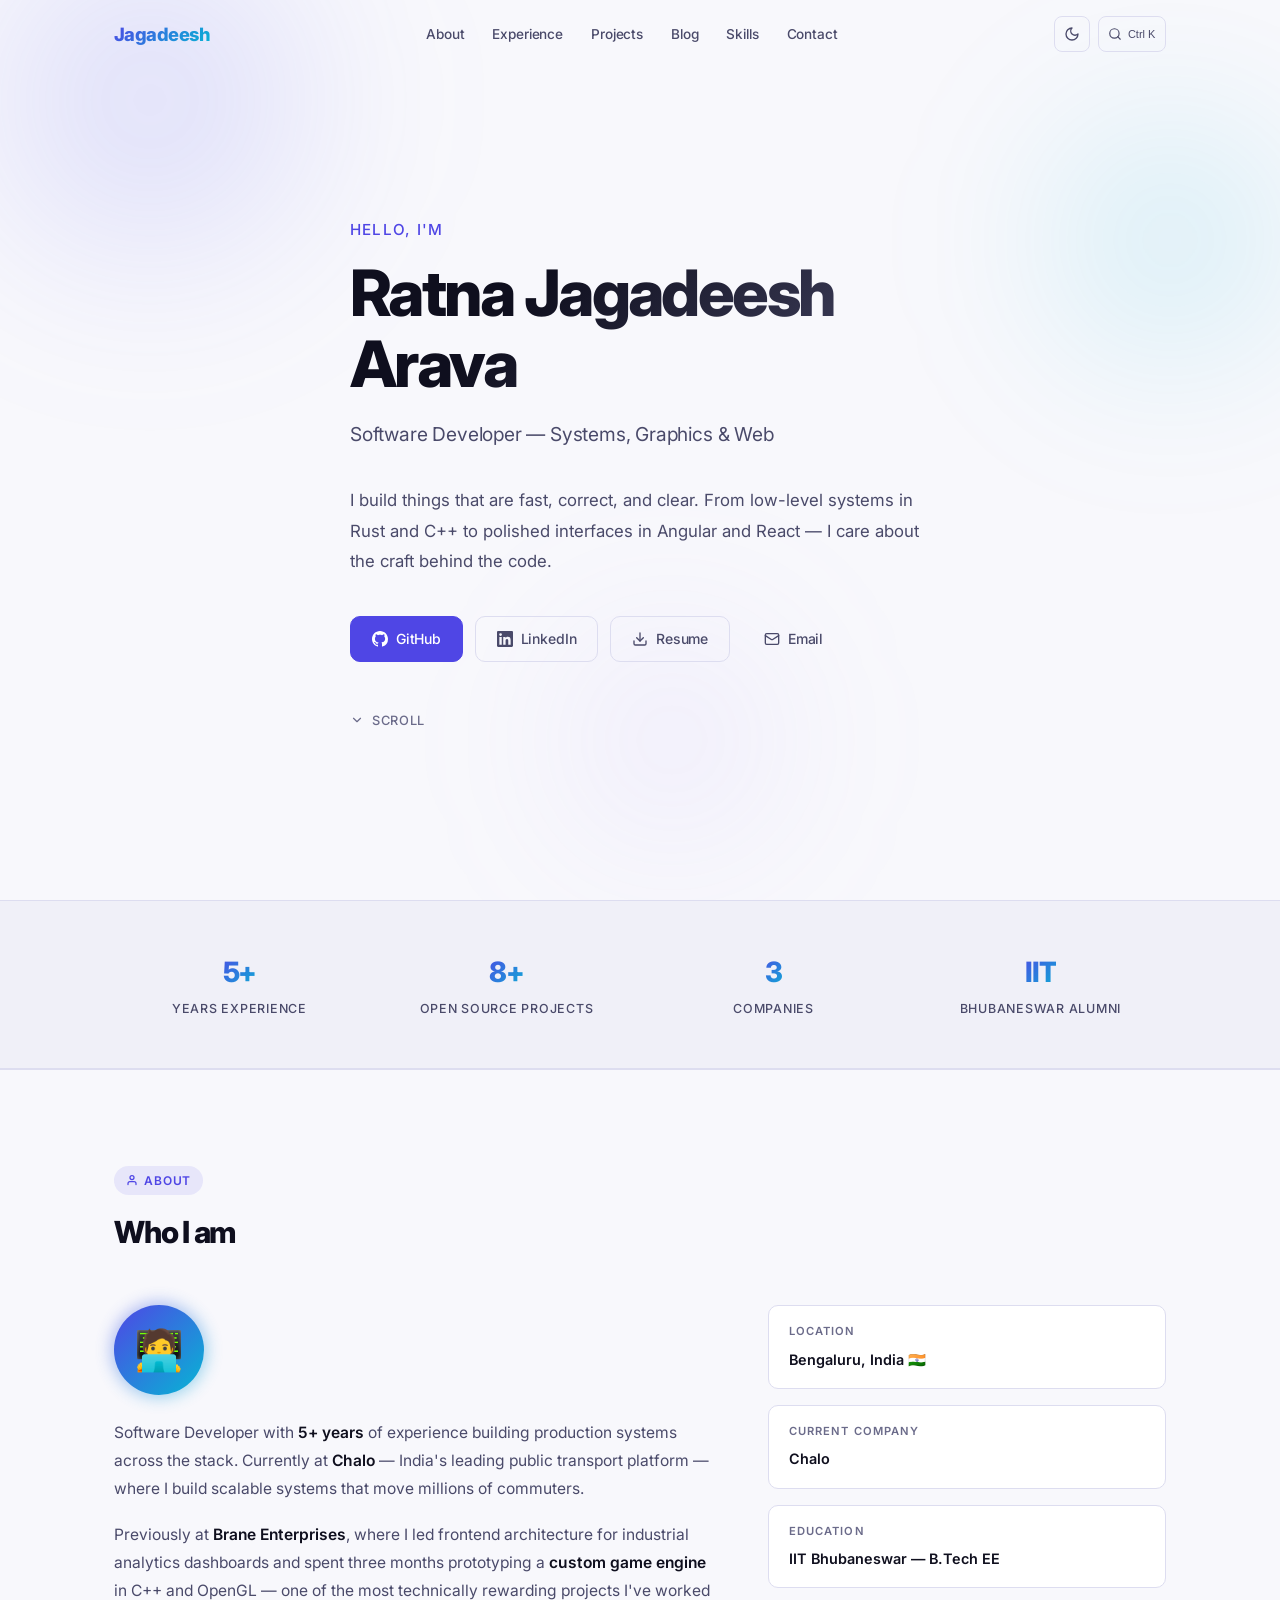
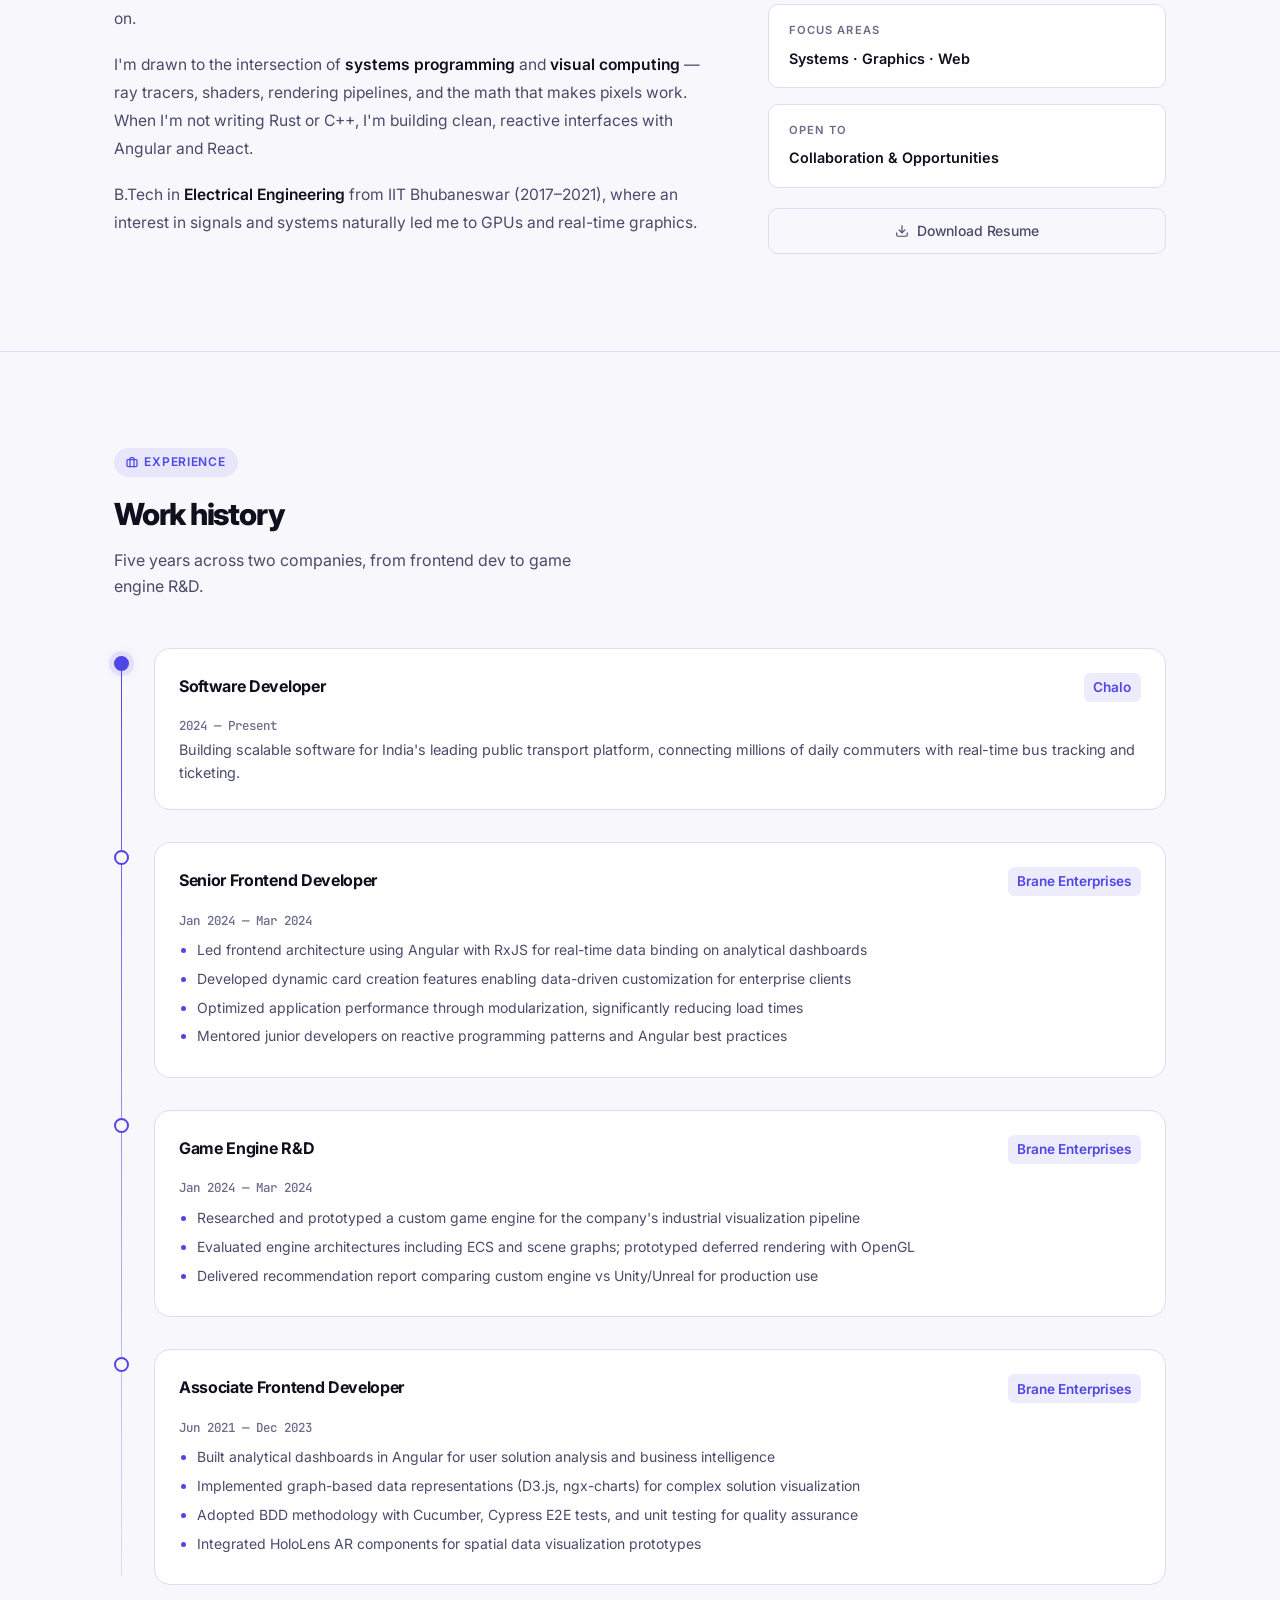
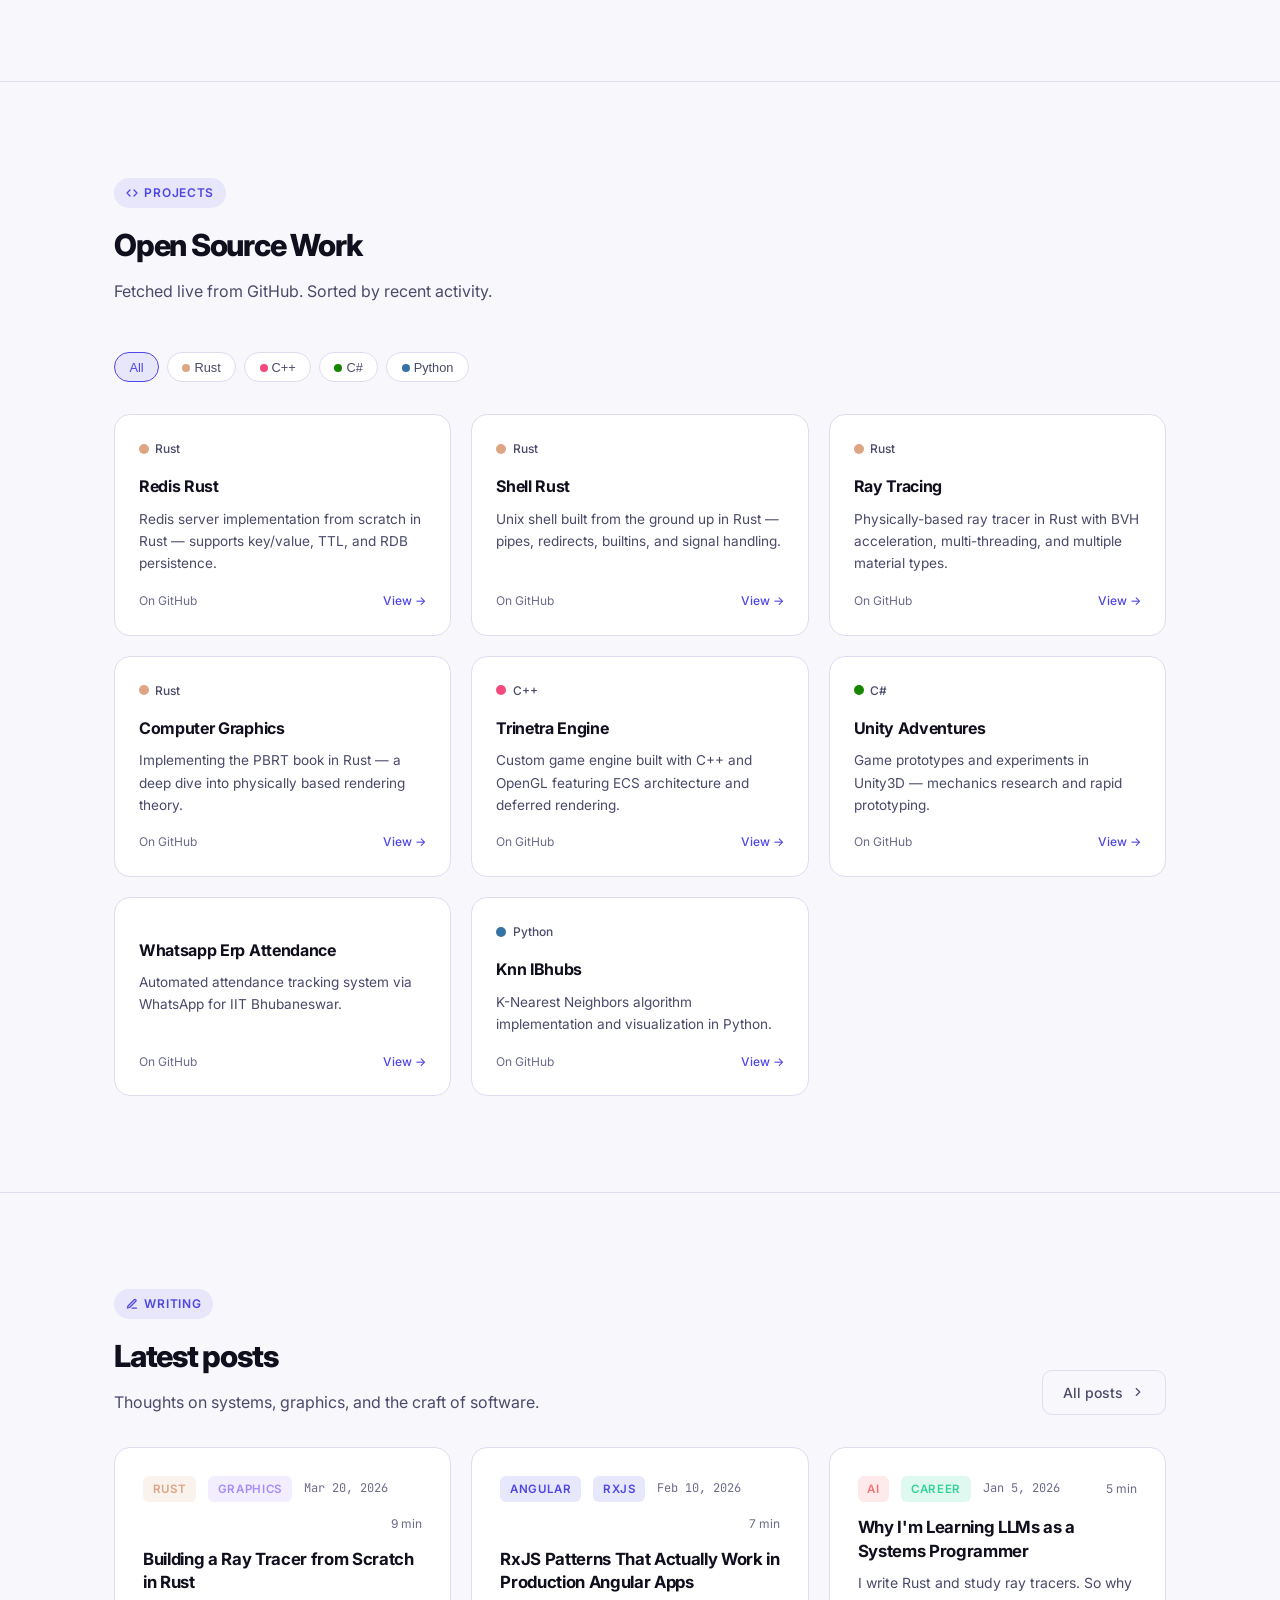
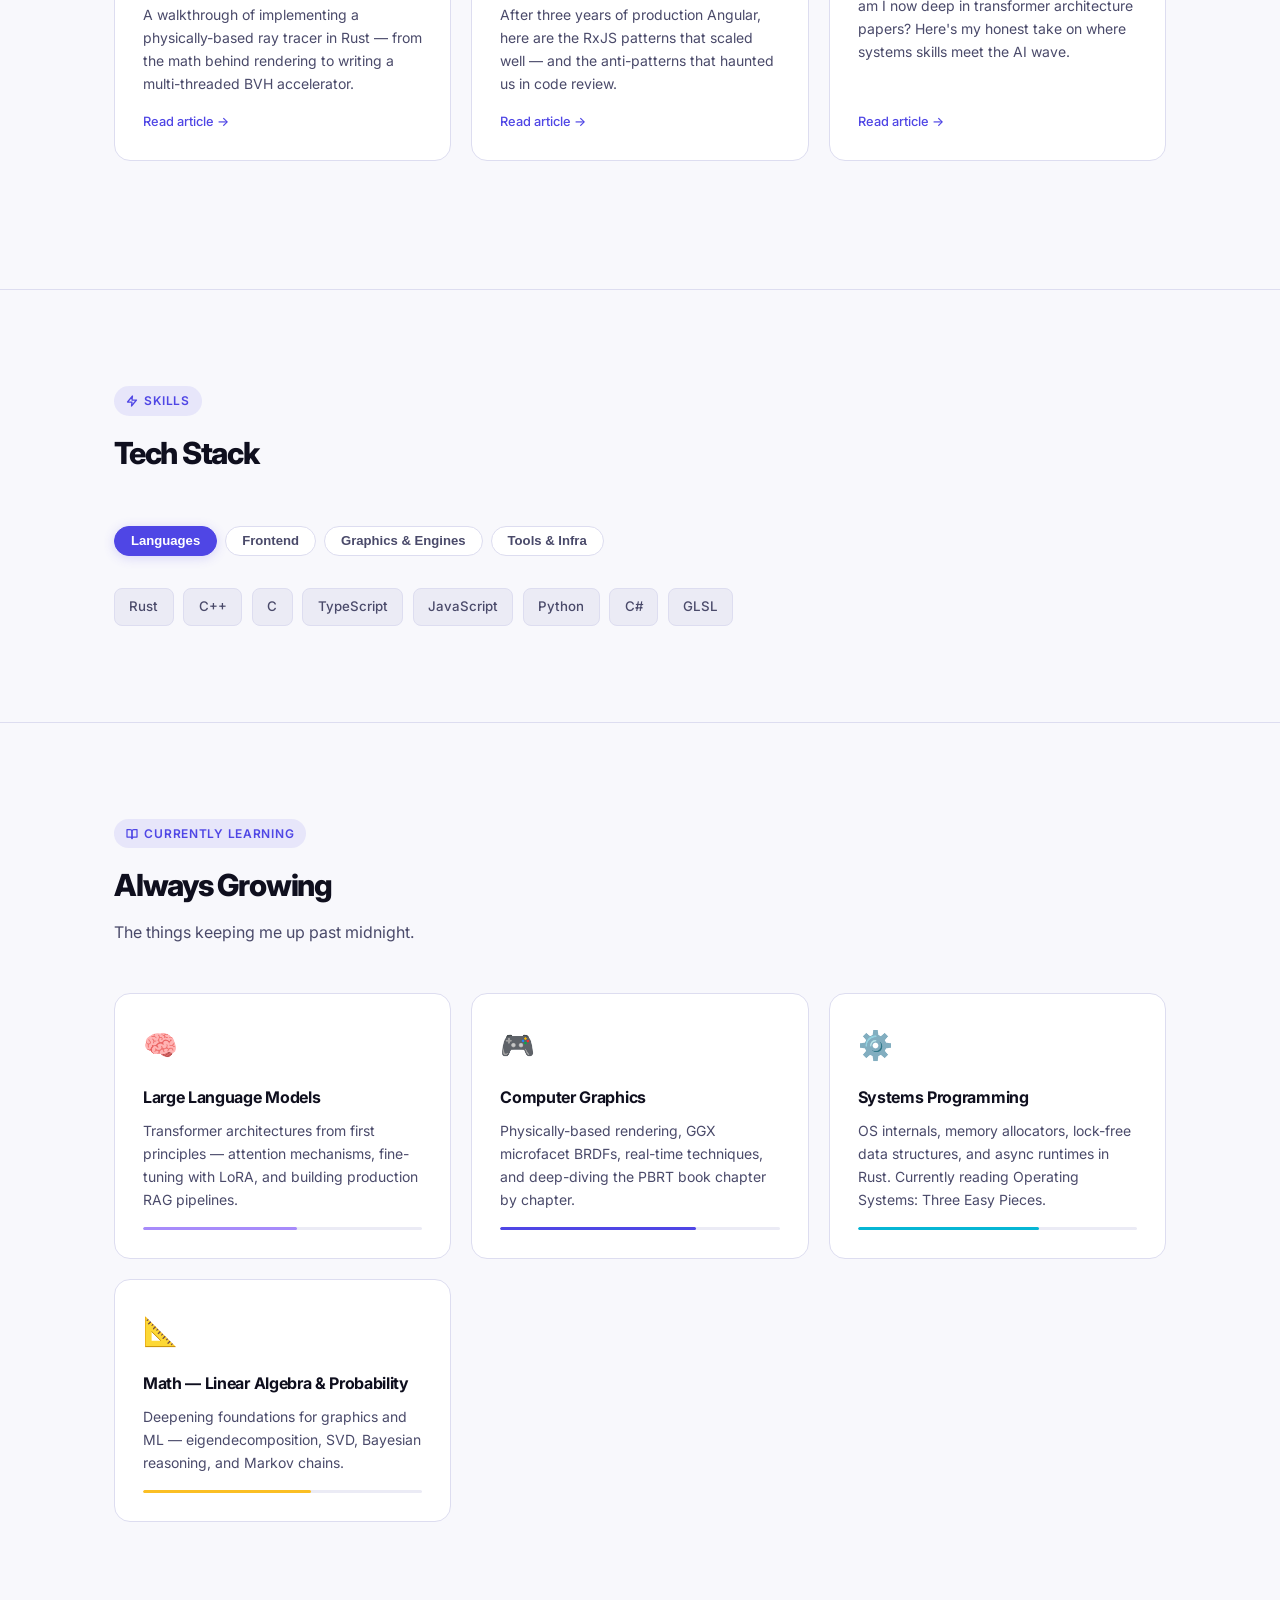
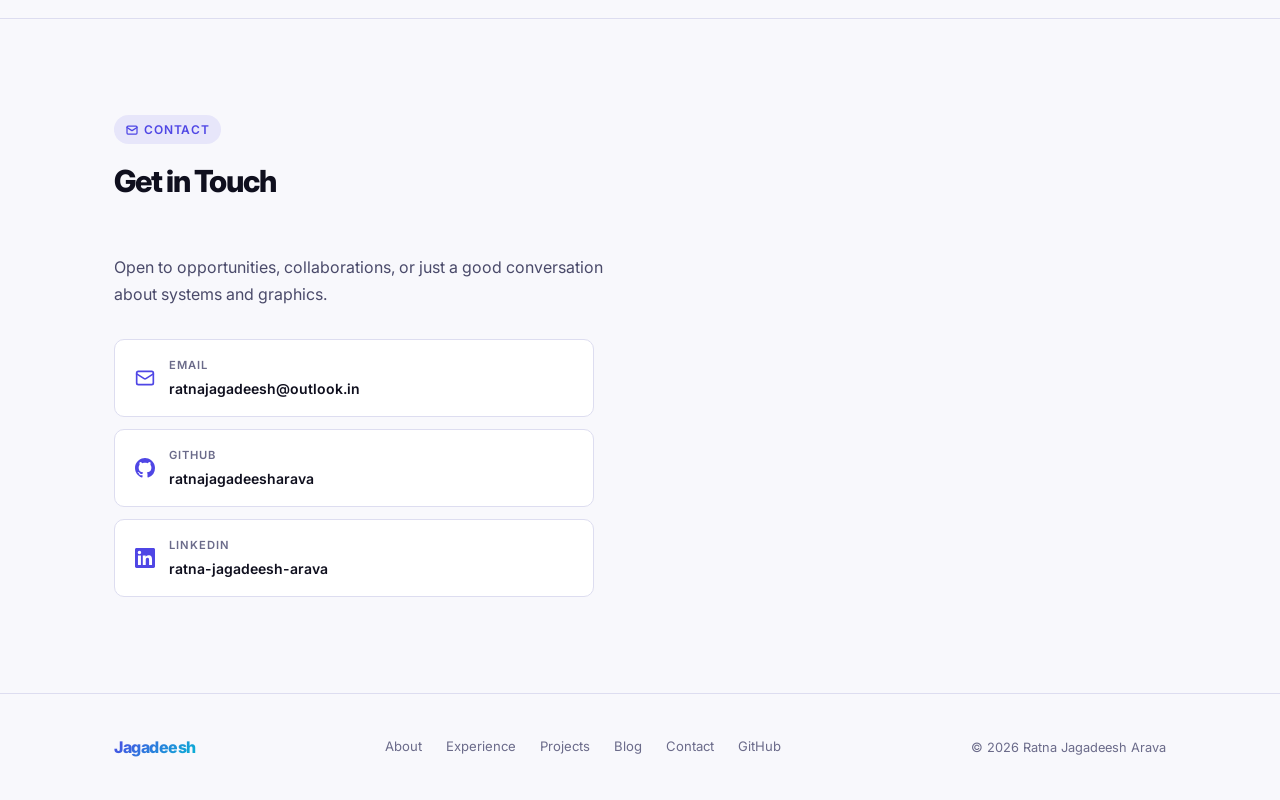
==== commit dc124d7c: "Fix bugs and improve accessibility, SEO and robustness of portfolio Bug fixes: - Skills tabs: non-de" ====
--- a/index.html
+++ b/index.html
@@ -9,12 +9,49 @@
   <meta property="og:description" content="Systems, Graphics & Web. Building things fast, correct, and clear.">
   <meta property="og:type" content="website">
   <title>Ratna Jagadeesh Arava</title>
+  <link rel="canonical" href="https://ratnajagadeesharava.github.io/">
+  <meta property="og:url" content="https://ratnajagadeesharava.github.io/">
+  <meta property="og:site_name" content="Ratna Jagadeesh Arava">
+  <meta name="twitter:card" content="summary">
+  <meta name="twitter:title" content="Ratna Jagadeesh Arava — Software Developer">
+  <meta name="twitter:description" content="Systems, Graphics &amp; Web. Building things fast, correct, and clear.">
+  <meta name="author" content="Ratna Jagadeesh Arava">
+  <script type="application/ld+json">
+  {
+    "@context": "https://schema.org",
+    "@type": "Person",
+    "name": "Ratna Jagadeesh Arava",
+    "url": "https://ratnajagadeesharava.github.io/",
+    "jobTitle": "Software Developer",
+    "worksFor": { "@type": "Organization", "name": "Chalo" },
+    "alumniOf": { "@type": "CollegeOrUniversity", "name": "IIT Bhubaneswar" },
+    "address": { "@type": "PostalAddress", "addressLocality": "Bengaluru", "addressCountry": "IN" },
+    "knowsAbout": ["Rust", "C++", "Computer Graphics", "Systems Programming", "Angular", "React"],
+    "sameAs": [
+      "https://github.com/ratnajagadeesharava",
+      "https://www.linkedin.com/in/ratna-jagadeesh-arava/"
+    ]
+  }
+  </script>
+  <meta name="theme-color" content="#08080f" media="(prefers-color-scheme: dark)">
+  <meta name="theme-color" content="#f8f8fc" media="(prefers-color-scheme: light)">
+  <link rel="icon" href="favicon.svg" type="image/svg+xml">
+  <script>
+    // Apply the saved (or system) theme before first paint to avoid a flash
+    (function () {
+      var t;
+      try { t = localStorage.getItem('theme'); } catch (e) {}
+      if (t !== 'light' && t !== 'dark') t = window.matchMedia('(prefers-color-scheme: light)').matches ? 'light' : 'dark';
+      document.documentElement.setAttribute('data-theme', t);
+    })();
+  </script>
   <link rel="preconnect" href="https://fonts.googleapis.com">
   <link rel="preconnect" href="https://fonts.gstatic.com" crossorigin>
   <link href="https://fonts.googleapis.com/css2?family=Inter:wght@300;400;500;600;700;800&family=JetBrains+Mono:wght@400;500&display=swap" rel="stylesheet">
   <link rel="stylesheet" href="css/style.css">
 </head>
 <body>
+<a href="#main" class="skip-link">Skip to content</a>
 
 <!-- Scroll Progress -->
 <div id="scroll-progress"></div>
@@ -23,19 +60,19 @@
 <div id="toast-container"></div>
 
 <!-- Command Palette -->
-<div id="cmd-palette" class="cmd-overlay" role="dialog" aria-label="Command palette">
+<div id="cmd-palette" class="cmd-overlay" role="dialog" aria-modal="true" aria-label="Command palette" aria-hidden="true">
   <div class="cmd-box">
     <div class="cmd-input-wrap">
       <svg width="16" height="16" viewBox="0 0 24 24" fill="none" stroke="currentColor" stroke-width="2" stroke-linecap="round" stroke-linejoin="round"><circle cx="11" cy="11" r="8"/><path d="m21 21-4.35-4.35"/></svg>
-      <input type="text" id="cmd-input" placeholder="Search pages, posts, actions…" autocomplete="off" spellcheck="false">
+      <input type="text" id="cmd-input" aria-label="Search the site" placeholder="Search pages, posts, actions…" autocomplete="off" spellcheck="false">
       <span class="cmd-esc">ESC</span>
     </div>
-    <div id="cmd-results" class="cmd-results"></div>
+    <div id="cmd-results" class="cmd-results" role="listbox"></div>
   </div>
 </div>
 
 <!-- Navigation -->
-<nav id="nav">
+<nav id="nav" aria-label="Primary">
   <div class="nav-inner">
     <a href="#hero" class="nav-logo">Jagadeesh</a>
     <div class="nav-links" id="nav-links">
@@ -50,9 +87,9 @@
       <button id="theme-toggle" class="icon-btn" aria-label="Toggle theme" title="Toggle theme">
         <!-- Icon injected by JS -->
       </button>
-      <button id="cmd-trigger" class="icon-btn" aria-label="Command palette" title="Search (⌘K)" style="font-size:10px;color:var(--text-muted);gap:4px;width:auto;padding:0 .6rem">
+      <button id="cmd-trigger" class="icon-btn cmd-trigger" aria-label="Open command palette" title="Search">
         <svg width="14" height="14" viewBox="0 0 24 24" fill="none" stroke="currentColor" stroke-width="2" stroke-linecap="round" stroke-linejoin="round"><circle cx="11" cy="11" r="8"/><path d="m21 21-4.35-4.35"/></svg>
-        <span style="font-size:11px;font-weight:500">⌘K</span>
+        <span class="cmd-kbd">⌘K</span>
       </button>
       <button id="nav-toggle" class="icon-btn hamburger" aria-label="Toggle navigation">
         <span></span><span></span><span></span>
@@ -61,9 +98,10 @@
   </div>
 </nav>
 
+<main id="main">
 <!-- ══════════════════ HERO ══════════════════ -->
 <section id="hero">
-  <div class="hero-bg">
+  <div class="hero-bg" aria-hidden="true">
     <div class="orb orb-1"></div>
     <div class="orb orb-2"></div>
     <div class="orb orb-3"></div>
@@ -134,7 +172,7 @@
     </div>
     <div class="about-grid">
       <div class="reveal reveal-delay-1">
-        <div class="about-avatar">🧑‍💻</div>
+        <div class="about-avatar" aria-hidden="true">🧑‍💻</div>
         <div class="about-text">
           <p>Software Developer with <strong>5+ years</strong> of experience building production systems across the stack. Currently at <strong>Chalo</strong> — India's leading public transport platform — where I build scalable systems that move millions of commuters.</p>
           <p>Previously at <strong>Brane Enterprises</strong>, where I led frontend architecture for industrial analytics dashboards and spent three months prototyping a <strong>custom game engine</strong> in C++ and OpenGL — one of the most technically rewarding projects I've worked on.</p>
@@ -258,9 +296,9 @@
       <p class="section-desc">Fetched live from GitHub. Sorted by recent activity.</p>
     </div>
     <div class="filter-bar" id="filter-bar">
-      <button class="filter-btn active" data-lang="all">All</button>
-    </div>
-    <div id="projects-grid" class="projects-grid">
+      <button class="filter-btn active" data-lang="all" aria-pressed="true">All</button>
+    </div>
+    <div id="projects-grid" class="projects-grid" aria-live="polite">
       <div class="projects-loading">
         <div class="spinner"></div>
         <p>Loading repositories…</p>
@@ -304,13 +342,14 @@
       </span>
       <h2 class="section-title">Tech Stack</h2>
     </div>
-    <div class="skills-tabs reveal">
-      <button class="tab-btn active" data-tab="languages">Languages</button>
-      <button class="tab-btn" data-tab="frontend">Frontend</button>
-      <button class="tab-btn" data-tab="graphics">Graphics &amp; Engines</button>
-      <button class="tab-btn" data-tab="tools">Tools &amp; Infra</button>
-    </div>
-    <div id="skills-languages" class="skills-panel active reveal">
+    <div class="skills-tabs reveal" role="tablist" aria-label="Skill categories">
+      <button class="tab-btn active" data-tab="languages" role="tab" aria-selected="true" aria-controls="skills-languages">Languages</button>
+      <button class="tab-btn" data-tab="frontend" role="tab" aria-selected="false" aria-controls="skills-frontend">Frontend</button>
+      <button class="tab-btn" data-tab="graphics" role="tab" aria-selected="false" aria-controls="skills-graphics">Graphics &amp; Engines</button>
+      <button class="tab-btn" data-tab="tools" role="tab" aria-selected="false" aria-controls="skills-tools">Tools &amp; Infra</button>
+    </div>
+    <div class="reveal">
+    <div id="skills-languages" class="skills-panel active" role="tabpanel">
       <span class="skill-tag">Rust</span>
       <span class="skill-tag">C++</span>
       <span class="skill-tag">C</span>
@@ -320,7 +359,7 @@
       <span class="skill-tag">C#</span>
       <span class="skill-tag">GLSL</span>
     </div>
-    <div id="skills-frontend" class="skills-panel reveal">
+    <div id="skills-frontend" class="skills-panel" role="tabpanel" hidden>
       <span class="skill-tag">Angular</span>
       <span class="skill-tag">React</span>
       <span class="skill-tag">RxJS</span>
@@ -331,7 +370,7 @@
       <span class="skill-tag">NgRx</span>
       <span class="skill-tag">D3.js</span>
     </div>
-    <div id="skills-graphics" class="skills-panel reveal">
+    <div id="skills-graphics" class="skills-panel" role="tabpanel" hidden>
       <span class="skill-tag">OpenGL</span>
       <span class="skill-tag">Ray Tracing</span>
       <span class="skill-tag">Unity3D</span>
@@ -342,7 +381,7 @@
       <span class="skill-tag">HoloLens / AR</span>
       <span class="skill-tag">BVH / Scene Graphs</span>
     </div>
-    <div id="skills-tools" class="skills-panel reveal">
+    <div id="skills-tools" class="skills-panel" role="tabpanel" hidden>
       <span class="skill-tag">Git</span>
       <span class="skill-tag">Cypress</span>
       <span class="skill-tag">Cucumber / BDD</span>
@@ -352,6 +391,7 @@
       <span class="skill-tag">VS Code</span>
       <span class="skill-tag">Cargo / npm</span>
     </div>
+    </div>
   </div>
 </section>
 
@@ -431,6 +471,8 @@
     </div>
   </div>
 </section>
+
+</main>
 
 <!-- ══════════════════ FOOTER ══════════════════ -->
 <footer>
@@ -445,7 +487,7 @@
         <a href="#contact">Contact</a>
         <a href="https://github.com/ratnajagadeesharava" target="_blank" rel="noopener">GitHub</a>
       </div>
-      <p class="footer-copy">&copy; 2026 Ratna Jagadeesh Arava</p>
+      <p class="footer-copy">&copy; <span class="footer-year">2026</span> Ratna Jagadeesh Arava</p>
     </div>
   </div>
 </footer>
@@ -455,6 +497,6 @@
   <svg width="18" height="18" viewBox="0 0 24 24" fill="none" stroke="currentColor" stroke-width="2.5" stroke-linecap="round" stroke-linejoin="round"><polyline points="18 15 12 9 6 15"/></svg>
 </button>
 
-<script src="js/main.js"></script>
+<script src="js/main.js" defer></script>
 </body>
 </html>
--- a/css/style.css
+++ b/css/style.css
@@ -12,7 +12,7 @@
   --border-hover: #2a2a40;
   --text:         #e4e4f0;
   --text-muted:   #7878a0;
-  --text-dim:     #44445a;
+  --text-dim:     #6a6a88;  /* ≥ 3.5:1 on --bg for small meta text */
   --accent:       #6366f1;
   --accent-h:     #4f52d9;
   --accent-soft:  rgba(99,102,241,0.12);
@@ -40,7 +40,7 @@
   --border-hover: #c8c8e0;
   --text:         #0f0f1e;
   --text-muted:   #4a4a6a;
-  --text-dim:     #9898b8;
+  --text-dim:     #6b6b8a;
   --accent:       #4f46e5;
   --accent-h:     #4338ca;
   --accent-soft:  rgba(79,70,229,0.1);
@@ -50,6 +50,35 @@
 }
 
 html { scroll-behavior: smooth; -webkit-font-smoothing: antialiased; }
+
+/* Keep anchored sections/headings clear of the fixed nav */
+section[id], .post-content h2, .post-content h3 { scroll-margin-top: 5rem; }
+
+[hidden] { display: none !important; }
+
+body.nav-open { overflow: hidden; }
+
+/* Accessibility: skip link + visible keyboard focus */
+.skip-link {
+  position: absolute;
+  top: -100px; left: 1rem;
+  z-index: 10000;
+  padding: 0.6rem 1rem;
+  background: var(--accent);
+  color: #fff;
+  border-radius: var(--radius);
+  font-size: 0.875rem;
+  font-weight: 600;
+  transition: top var(--transition);
+}
+.skip-link:focus { top: 1rem; }
+
+:focus-visible {
+  outline: 2px solid var(--accent);
+  outline-offset: 3px;
+  border-radius: 6px;
+}
+input:focus-visible { outline: none; }
 
 body {
   font-family: 'Inter', -apple-system, BlinkMacSystemFont, 'Segoe UI', sans-serif;
@@ -154,6 +183,9 @@
 }
 
 .icon-btn:hover { color: var(--text); background: var(--bg-elevated); border-color: var(--border-hover); }
+
+.cmd-trigger { width: auto; gap: 0.35rem; padding: 0 0.6rem; }
+.cmd-kbd { font-size: 11px; font-weight: 500; }
 
 .hamburger { display: none; flex-direction: column; gap: 4px; }
 .hamburger span { display: block; width: 18px; height: 2px; background: var(--text-muted); border-radius: 2px; transition: var(--transition); }
@@ -1342,6 +1374,17 @@
   transition: all var(--transition);
 }
 
+.cat-count {
+  display: inline-block;
+  margin-left: 0.25rem;
+  padding: 0 0.4rem;
+  border-radius: 100px;
+  background: var(--bg-elevated);
+  font-size: 0.7rem;
+  color: var(--text-dim);
+}
+.blog-cat-btn.active .cat-count { background: var(--accent); color: #fff; }
+
 .blog-cat-btn:hover, .blog-cat-btn.active {
   background: var(--accent-soft);
   border-color: var(--accent);
@@ -1371,7 +1414,7 @@
 .blog-list-number {
   font-size: 2rem;
   font-weight: 800;
-  color: var(--bg-elevated);
+  color: var(--border-hover);
   font-family: 'JetBrains Mono', monospace;
   letter-spacing: -0.05em;
   line-height: 1;
@@ -1504,6 +1547,81 @@
 }
 
 .copy-code-btn:hover { color: var(--text); border-color: var(--border-hover); }
+
+/* Syntax highlighting (highlight.js token classes, themed via variables) */
+.hljs-keyword, .hljs-selector-tag, .hljs-meta .hljs-keyword { color: #c792ea; }
+.hljs-string, .hljs-attr-value, .hljs-template-tag { color: #a5d6a7; }
+.hljs-number, .hljs-literal { color: #f78c6c; }
+.hljs-comment, .hljs-quote { color: var(--text-dim); font-style: italic; }
+.hljs-title, .hljs-title.function_, .hljs-section { color: #82aaff; }
+.hljs-type, .hljs-title.class_, .hljs-built_in { color: #ffcb6b; }
+.hljs-attr, .hljs-attribute, .hljs-variable, .hljs-property { color: #89ddff; }
+.hljs-meta, .hljs-tag, .hljs-name { color: #f07178; }
+[data-theme="light"] .hljs-keyword, [data-theme="light"] .hljs-selector-tag { color: #7c3aed; }
+[data-theme="light"] .hljs-string, [data-theme="light"] .hljs-attr-value { color: #15803d; }
+[data-theme="light"] .hljs-number, [data-theme="light"] .hljs-literal { color: #c2410c; }
+[data-theme="light"] .hljs-title, [data-theme="light"] .hljs-section { color: #1d4ed8; }
+[data-theme="light"] .hljs-type, [data-theme="light"] .hljs-built_in { color: #a16207; }
+[data-theme="light"] .hljs-attr, [data-theme="light"] .hljs-variable, [data-theme="light"] .hljs-property { color: #0e7490; }
+[data-theme="light"] .hljs-meta, [data-theme="light"] .hljs-tag, [data-theme="light"] .hljs-name { color: #be123c; }
+
+/* Post header extras */
+.breadcrumb {
+  display: flex; flex-wrap: wrap; align-items: center; gap: 0.5rem;
+  font-size: 0.82rem; color: var(--text-dim);
+  margin-bottom: 1.5rem;
+}
+.breadcrumb a { color: var(--text-dim); transition: color var(--transition); }
+.breadcrumb a:hover { color: var(--text-muted); }
+#breadcrumb-title { color: var(--text-muted); }
+
+.post-share { display: flex; gap: 0.75rem; margin-top: 1.75rem; flex-wrap: wrap; }
+.btn-sm { font-size: 0.8rem; padding: 0.45rem 0.9rem; }
+
+.author-card {
+  margin-top: 1.25rem;
+  padding: 1.25rem;
+  background: var(--bg-card);
+  border: 1px solid var(--border);
+  border-radius: var(--radius-lg);
+}
+.author-card-head { display: flex; align-items: center; gap: 0.75rem; margin-bottom: 0.75rem; }
+.author-avatar {
+  width: 40px; height: 40px; flex-shrink: 0;
+  border-radius: 50%;
+  background: linear-gradient(135deg, var(--accent), var(--cyan));
+  display: flex; align-items: center; justify-content: center;
+  font-size: 1.1rem;
+}
+.author-name { font-size: 0.85rem; font-weight: 700; color: var(--text); }
+.author-role { font-size: 0.75rem; color: var(--text-dim); }
+.author-bio { font-size: 0.8rem; color: var(--text-muted); line-height: 1.6; margin-bottom: 0.75rem; }
+.author-link { font-size: 0.78rem; color: var(--accent); font-weight: 500; }
+
+/* Prev / next post */
+.post-nav {
+  display: grid;
+  grid-template-columns: 1fr 1fr;
+  gap: 1rem;
+  padding: 2rem 0;
+  border-top: 1px solid var(--border);
+}
+.post-nav-link {
+  display: flex; flex-direction: column; gap: 0.3rem;
+  padding: 1rem 1.25rem;
+  background: var(--bg-card);
+  border: 1px solid var(--border);
+  border-radius: var(--radius);
+  transition: all var(--transition);
+}
+.post-nav-link:hover { border-color: var(--border-hover); box-shadow: var(--shadow); }
+.post-nav-next { text-align: right; }
+.post-nav-label {
+  font-size: 0.72rem; font-weight: 600;
+  text-transform: uppercase; letter-spacing: 0.08em;
+  color: var(--text-dim);
+}
+.post-nav-title { font-size: 0.9rem; font-weight: 600; color: var(--text); line-height: 1.4; }
 
 /* Table of Contents */
 .toc {
@@ -1598,6 +1716,10 @@
   .section { padding: 4.5rem 0; }
 
   .footer-inner { flex-direction: column; text-align: center; }
+  .cmd-kbd { display: none; }
+  .post-nav { grid-template-columns: 1fr; }
+  .post-nav-next { text-align: left; }
+  #back-to-top { bottom: 1.25rem; right: 1.25rem; }
   .footer-links { justify-content: center; }
 }
 
@@ -1620,3 +1742,55 @@
    SELECTION
 ════════════════════════════════════════════ */
 ::selection { background: var(--accent-soft); color: var(--accent); }
+
+/* ════════════════════════════════════════════
+   REDUCED MOTION
+════════════════════════════════════════════ */
+@media (prefers-reduced-motion: reduce) {
+  html { scroll-behavior: auto; }
+  *, *::before, *::after {
+    animation-duration: 0.01ms !important;
+    animation-iteration-count: 1 !important;
+    transition-duration: 0.01ms !important;
+    transition-delay: 0s !important;
+  }
+  .reveal { opacity: 1; transform: none; }
+}
+
+/* ════════════════════════════════════════════
+   PRINT
+════════════════════════════════════════════ */
+@media print {
+  #nav, #scroll-progress, #back-to-top, #cmd-palette, #toast-container,
+  .hero-bg, .scroll-hint, .toc, .post-share, .copy-code-btn, .filter-bar, .skills-tabs { display: none !important; }
+  body { background: #fff; color: #000; }
+  .reveal { opacity: 1 !important; transform: none !important; }
+  .skills-panel[hidden] { display: flex !important; }
+}
+
+/* ════════════════════════════════════════════
+   404
+════════════════════════════════════════════ */
+.not-found {
+  min-height: 100vh;
+  display: flex;
+  align-items: center;
+  justify-content: center;
+  padding: 2rem 1.5rem;
+  position: relative;
+  overflow: hidden;
+  text-align: center;
+}
+.not-found-content { position: relative; }
+.not-found-content .section-desc { margin: 0 auto; }
+.not-found-code {
+  font-size: clamp(5rem, 18vw, 9rem);
+  font-weight: 800;
+  letter-spacing: -0.06em;
+  line-height: 1;
+  margin-bottom: 1rem;
+  background: linear-gradient(135deg, var(--accent), var(--cyan));
+  -webkit-background-clip: text;
+  -webkit-text-fill-color: transparent;
+  background-clip: text;
+}
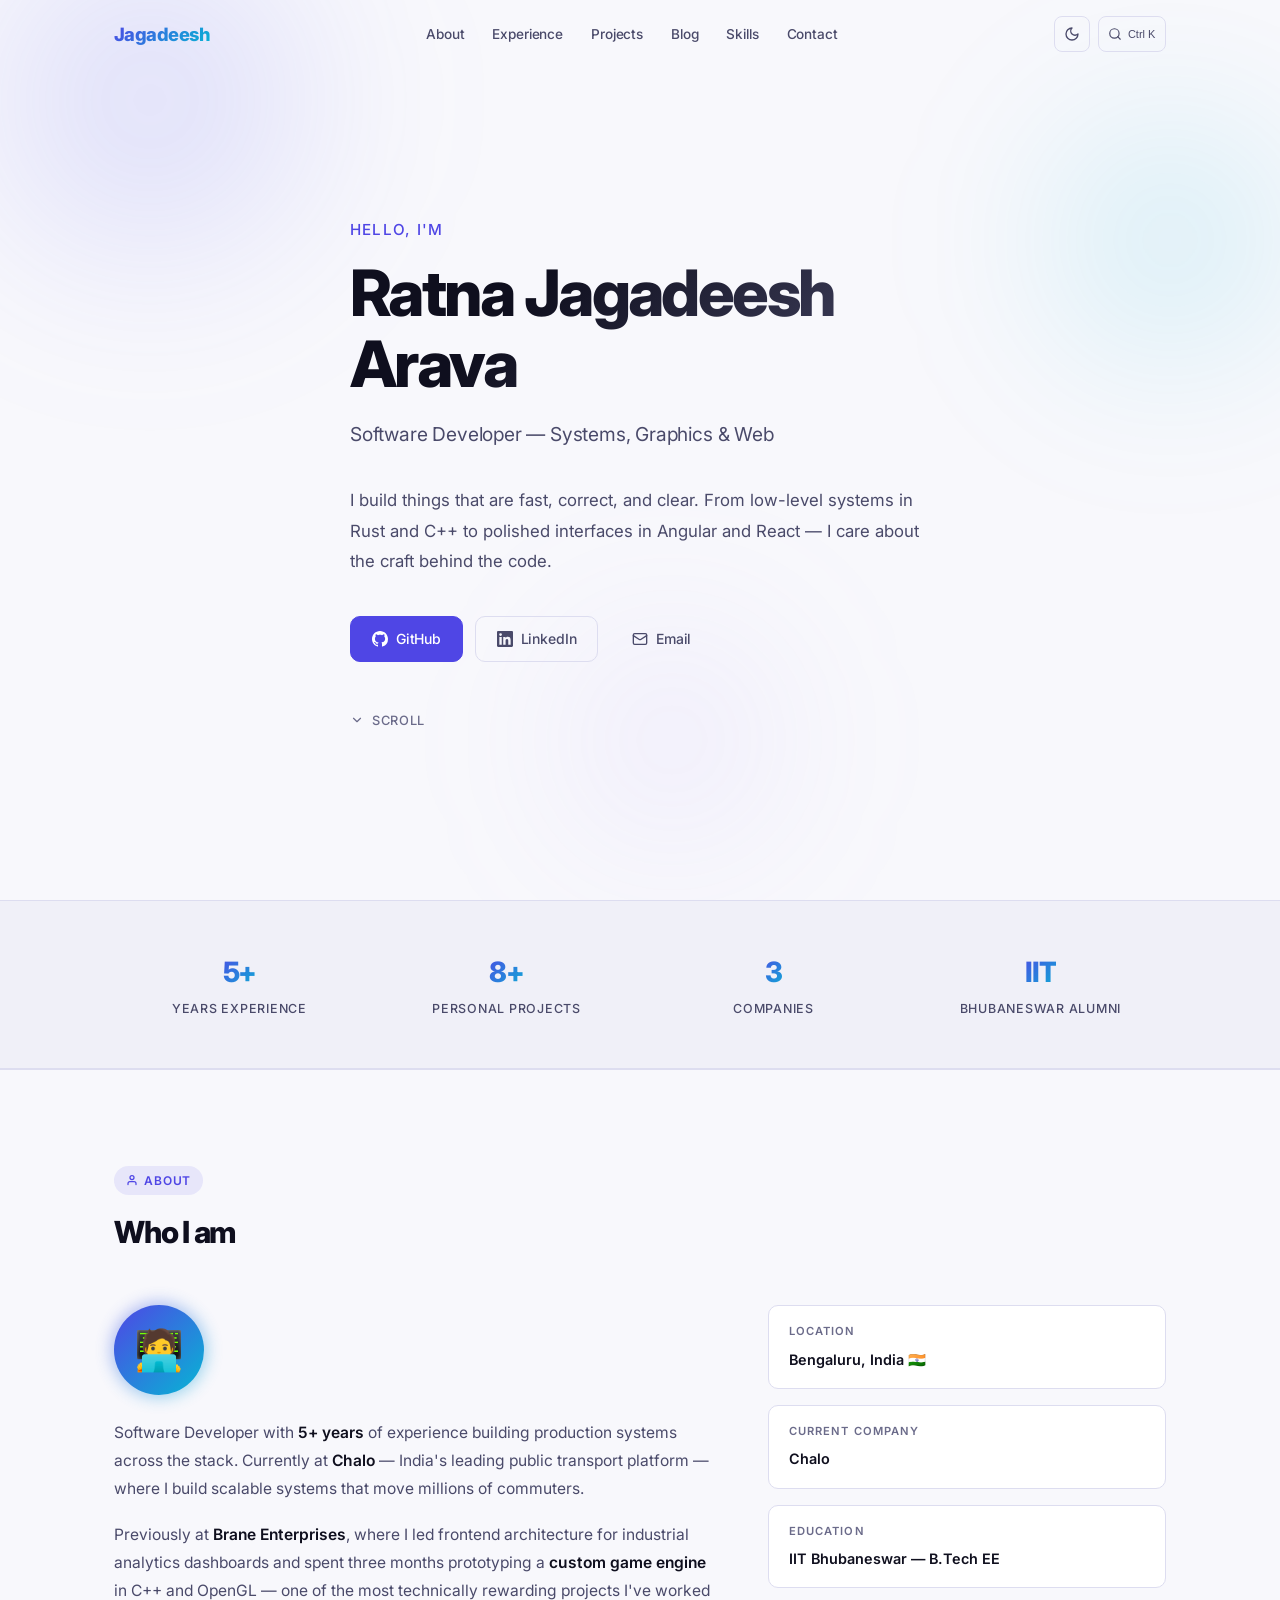
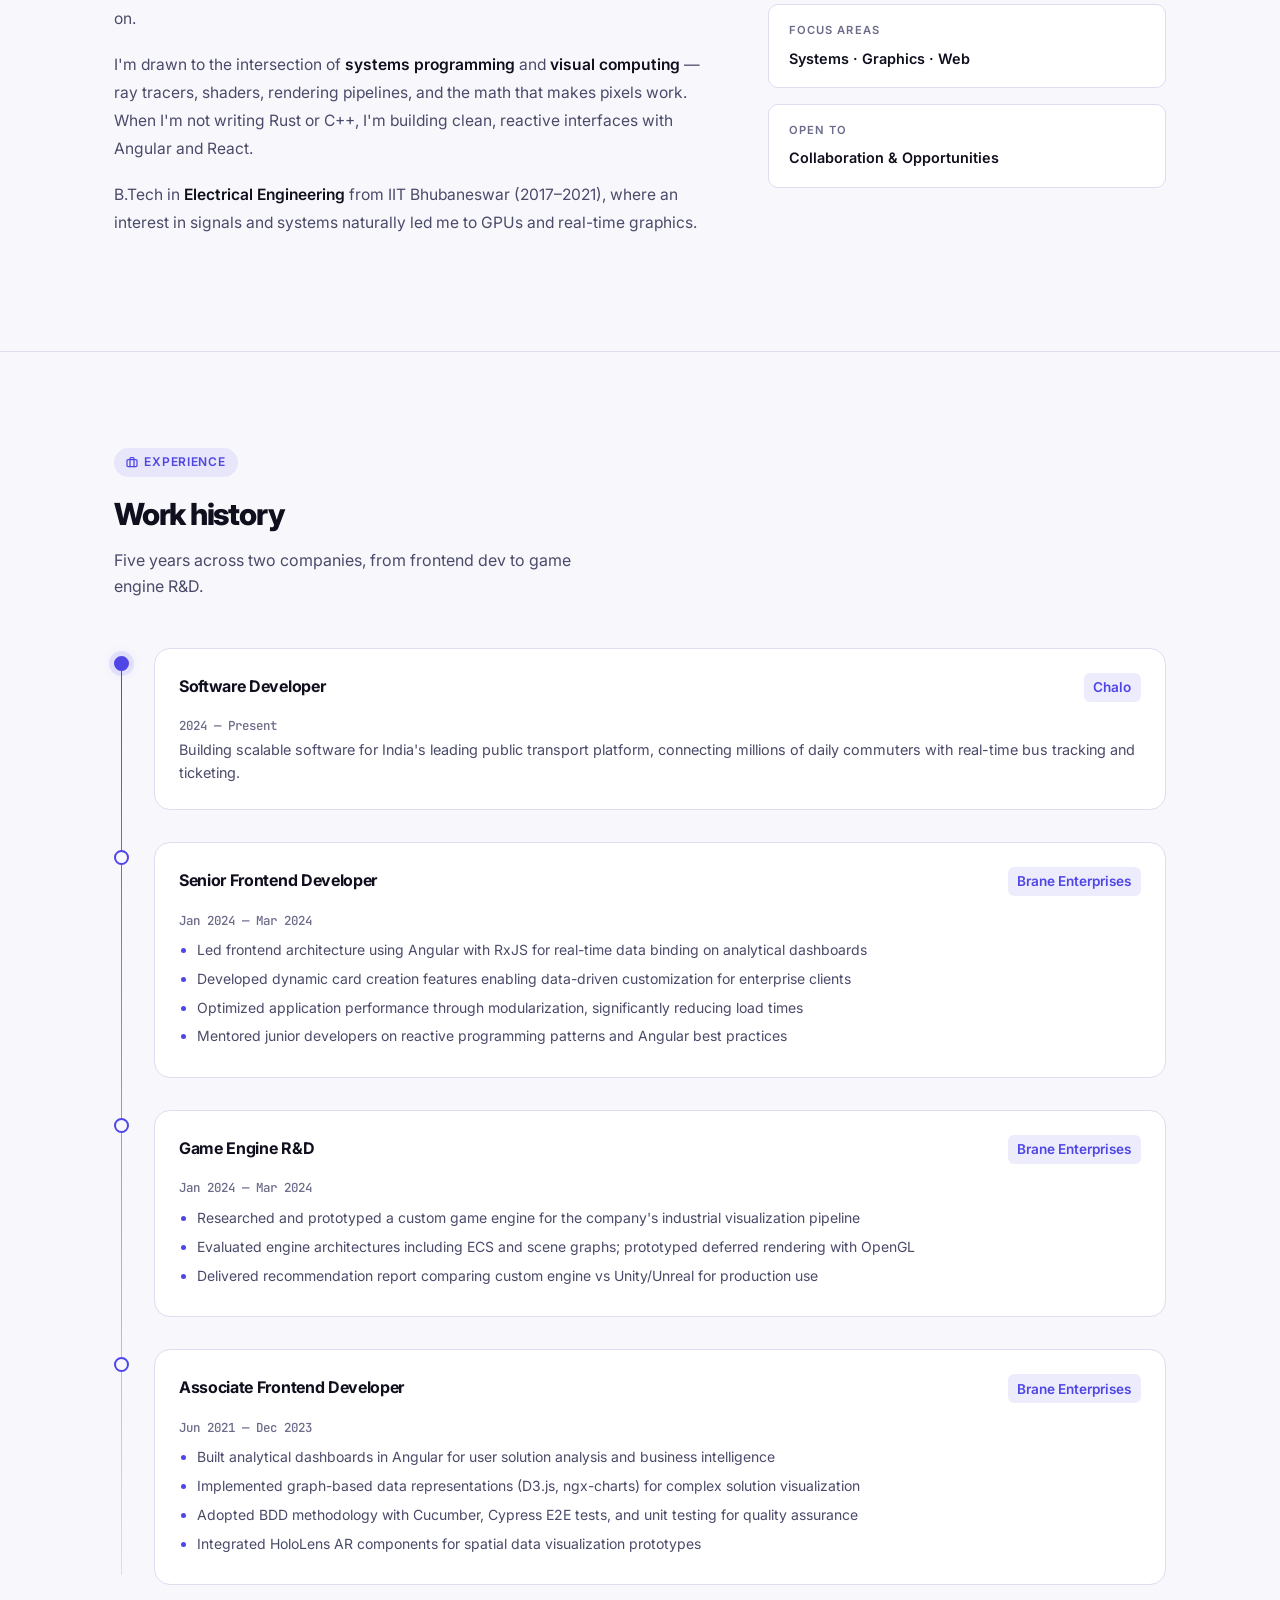
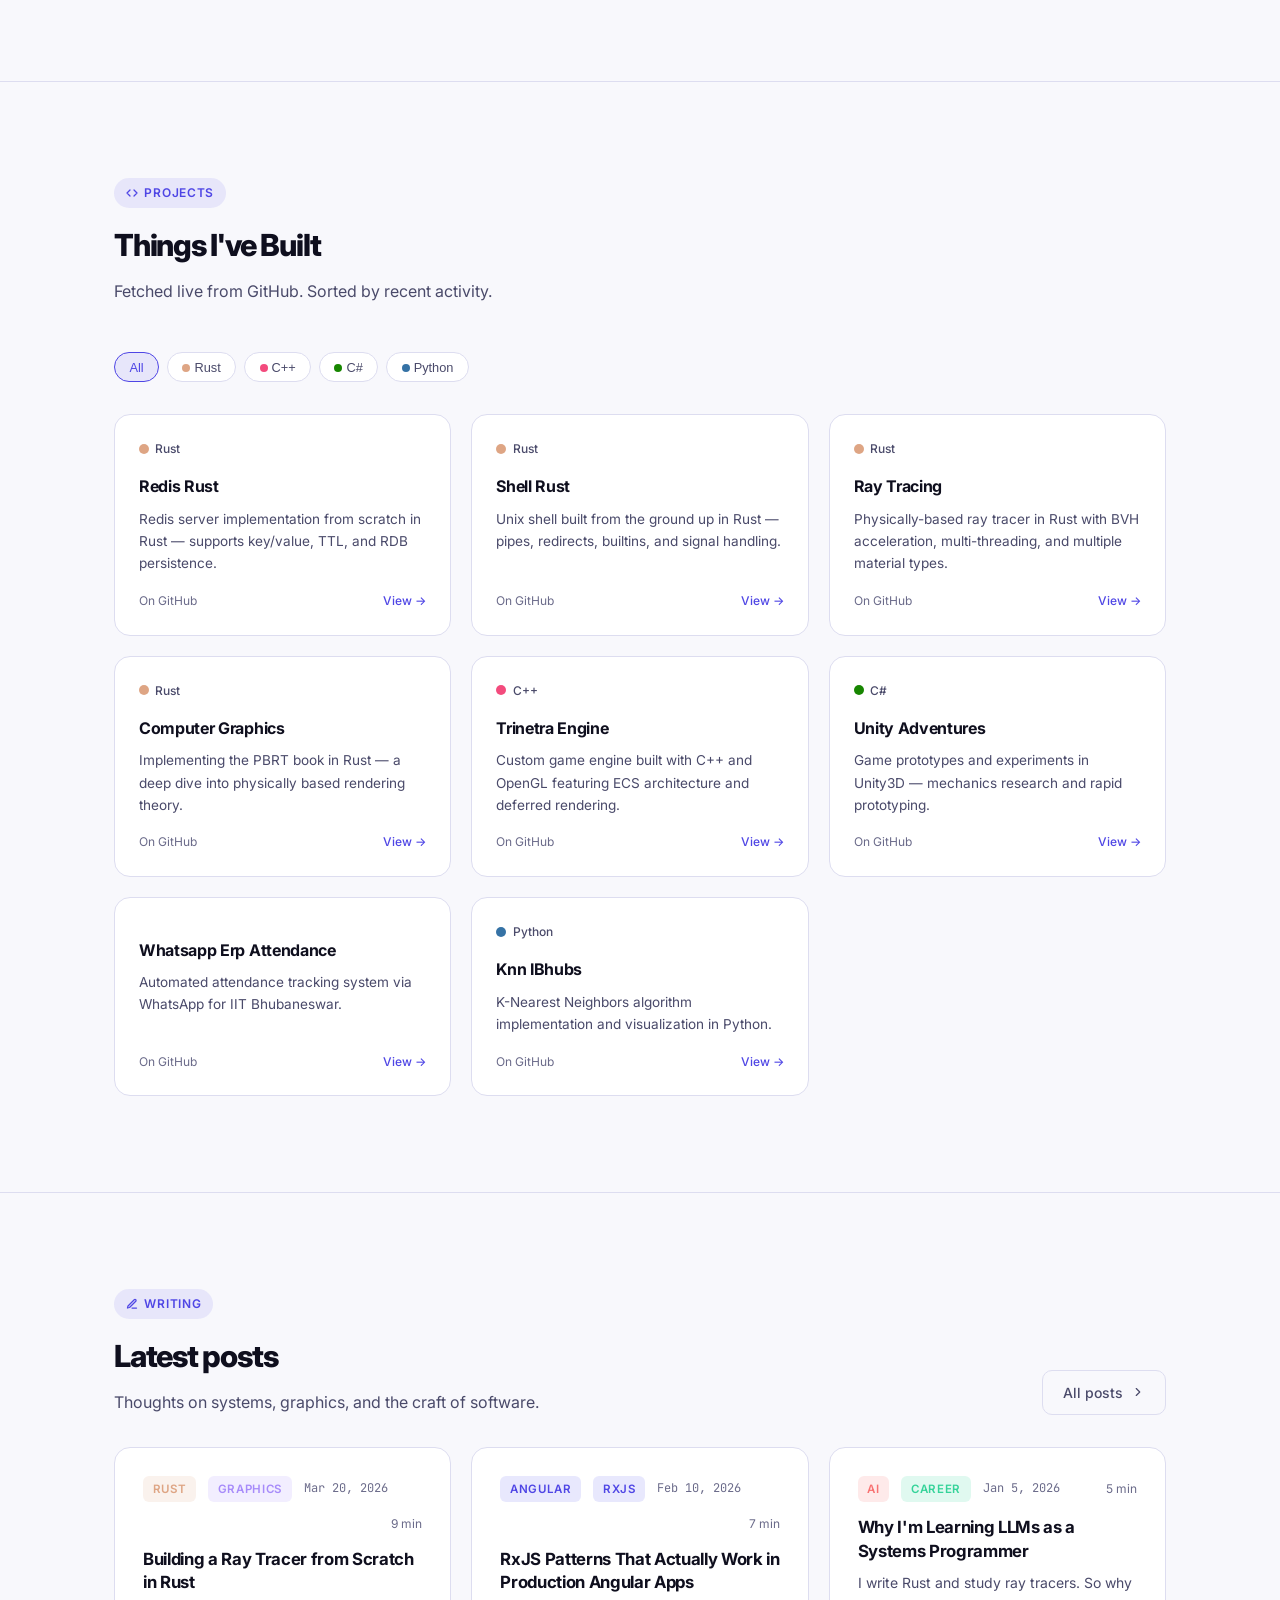
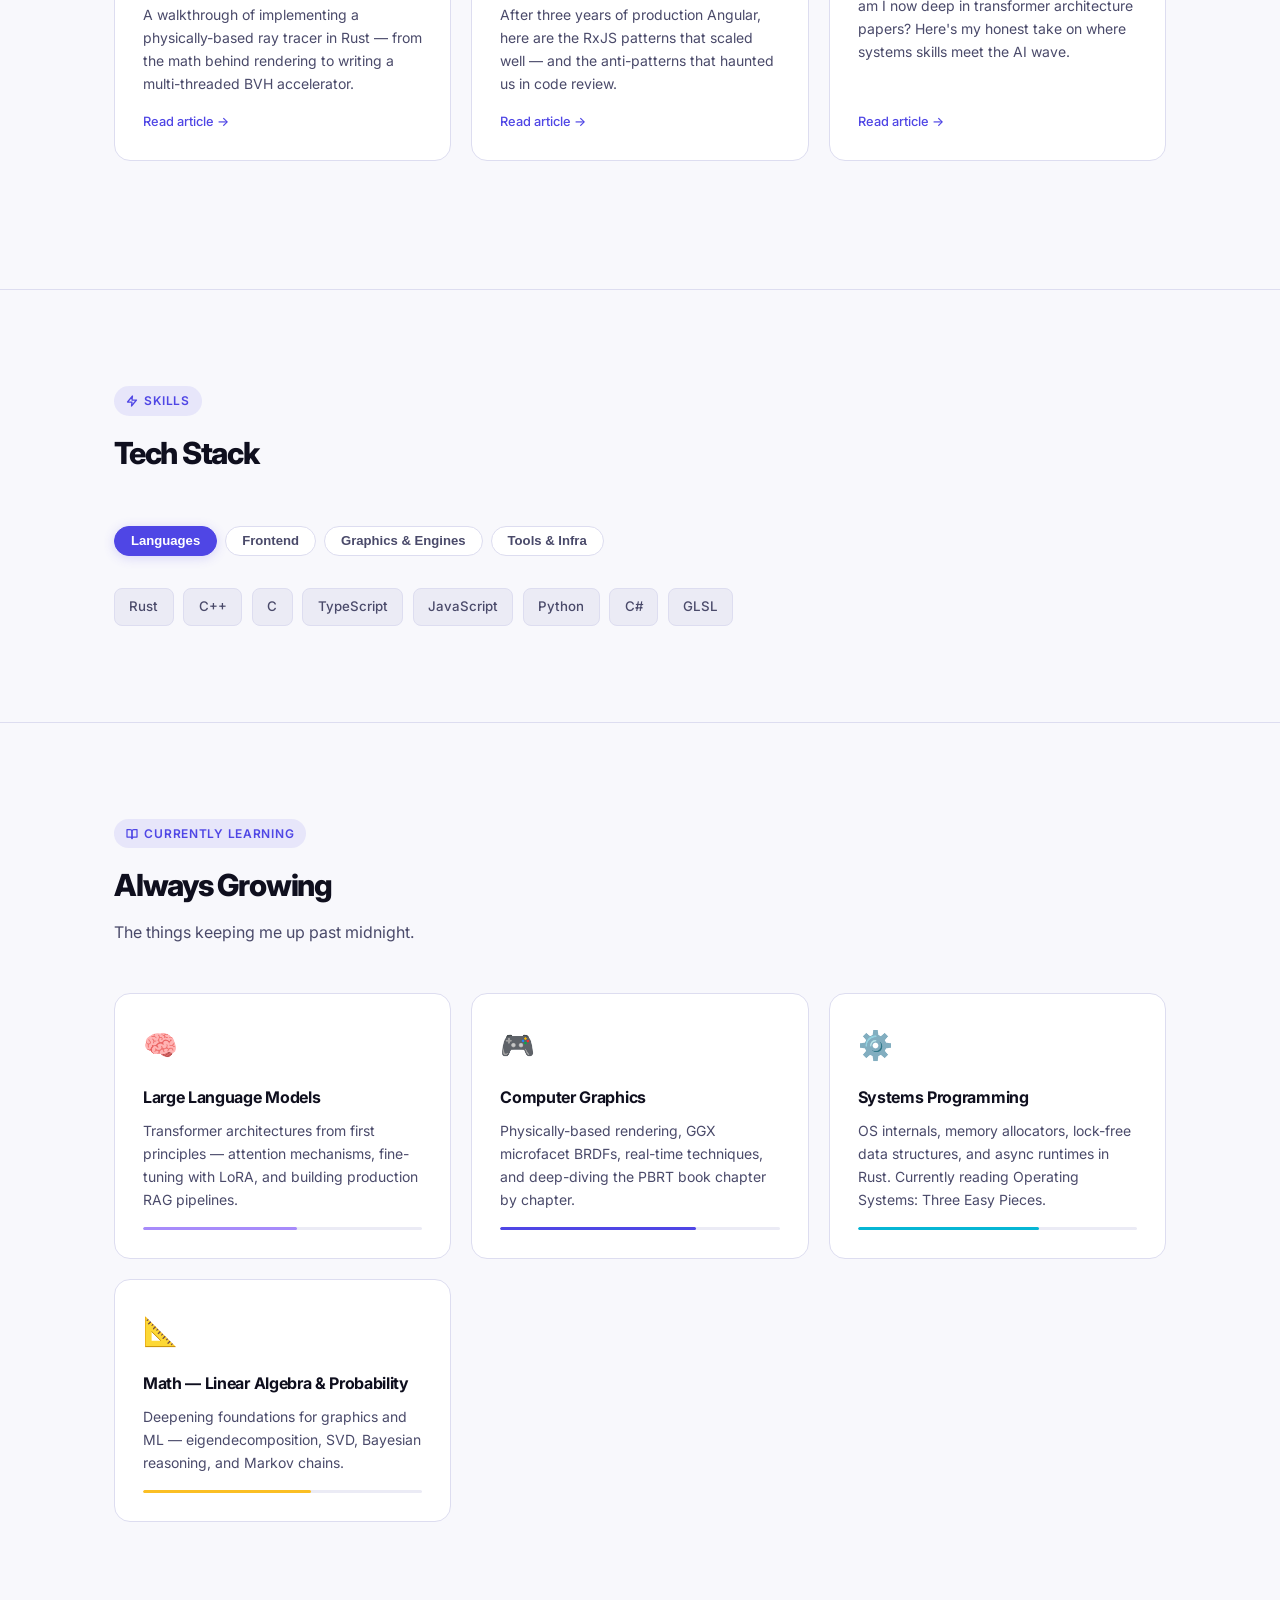
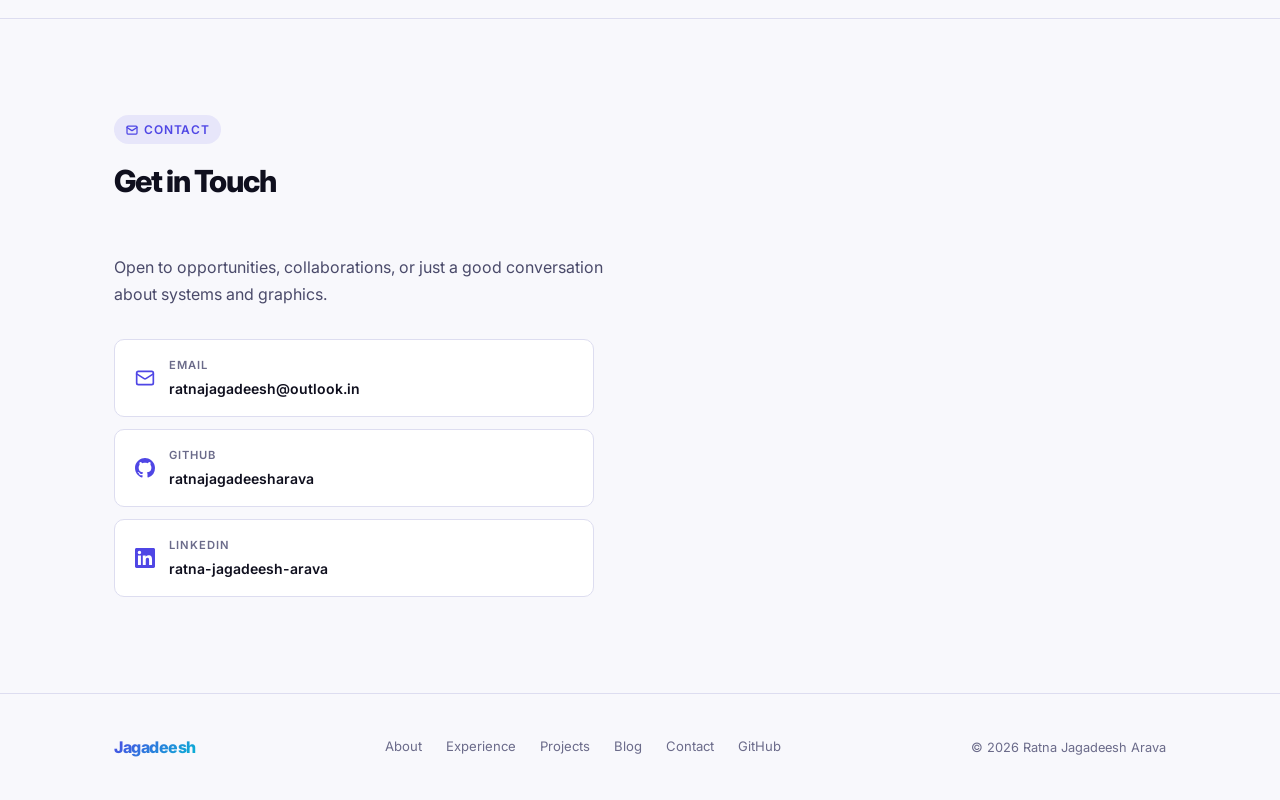
==== commit e920bef3: "Remove resume and "open source" wording from portfolio - Drop resume download buttons (hero, about s" ====
--- a/index.html
+++ b/index.html
@@ -120,10 +120,6 @@
         <svg width="16" height="16" viewBox="0 0 24 24" fill="currentColor"><path d="M20.447 20.452h-3.554v-5.569c0-1.328-.027-3.037-1.852-3.037-1.853 0-2.136 1.445-2.136 2.939v5.667H9.351V9h3.414v1.561h.046c.477-.9 1.637-1.85 3.37-1.85 3.601 0 4.267 2.37 4.267 5.455v6.286zM5.337 7.433a2.062 2.062 0 01-2.063-2.065 2.064 2.064 0 112.063 2.065zm1.782 13.019H3.555V9h3.564v11.452zM22.225 0H1.771C.792 0 0 .774 0 1.729v20.542C0 23.227.792 24 1.771 24h20.451C23.2 24 24 23.227 24 22.271V1.729C24 .774 23.2 0 22.222 0h.003z"/></svg>
         LinkedIn
       </a>
-      <a href="Ratna_Jagadeesh_CV_2024.pdf" download class="btn btn-outline">
-        <svg width="16" height="16" viewBox="0 0 24 24" fill="none" stroke="currentColor" stroke-width="2" stroke-linecap="round" stroke-linejoin="round"><path d="M21 15v4a2 2 0 0 1-2 2H5a2 2 0 0 1-2-2v-4"/><polyline points="7 10 12 15 17 10"/><line x1="12" x2="12" y1="15" y2="3"/></svg>
-        Resume
-      </a>
       <a href="mailto:ratnajagadeesh@outlook.in" class="btn btn-ghost">
         <svg width="16" height="16" viewBox="0 0 24 24" fill="none" stroke="currentColor" stroke-width="2" stroke-linecap="round" stroke-linejoin="round"><rect x="2" y="4" width="20" height="16" rx="2"/><path d="m22 7-8.97 5.7a1.94 1.94 0 0 1-2.06 0L2 7"/></svg>
         Email
@@ -146,7 +142,7 @@
       </div>
       <div class="stat-item">
         <span class="stat-number">8+</span>
-        <span class="stat-label">Open Source Projects</span>
+        <span class="stat-label">Personal Projects</span>
       </div>
       <div class="stat-item">
         <span class="stat-number">3</span>
@@ -201,10 +197,6 @@
           <span class="info-label">Open To</span>
           <span class="info-value">Collaboration &amp; Opportunities</span>
         </div>
-        <a href="Ratna_Jagadeesh_CV_2024.pdf" download class="btn btn-outline" style="margin-top:.25rem;justify-content:center">
-          <svg width="14" height="14" viewBox="0 0 24 24" fill="none" stroke="currentColor" stroke-width="2" stroke-linecap="round" stroke-linejoin="round"><path d="M21 15v4a2 2 0 0 1-2 2H5a2 2 0 0 1-2-2v-4"/><polyline points="7 10 12 15 17 10"/><line x1="12" x2="12" y1="15" y2="3"/></svg>
-          Download Resume
-        </a>
       </div>
     </div>
   </div>
@@ -292,7 +284,7 @@
         <svg width="12" height="12" viewBox="0 0 24 24" fill="none" stroke="currentColor" stroke-width="2.5" stroke-linecap="round" stroke-linejoin="round"><polyline points="16 18 22 12 16 6"/><polyline points="8 6 2 12 8 18"/></svg>
         Projects
       </span>
-      <h2 class="section-title">Open Source Work</h2>
+      <h2 class="section-title">Things I've Built</h2>
       <p class="section-desc">Fetched live from GitHub. Sorted by recent activity.</p>
     </div>
     <div class="filter-bar" id="filter-bar">
